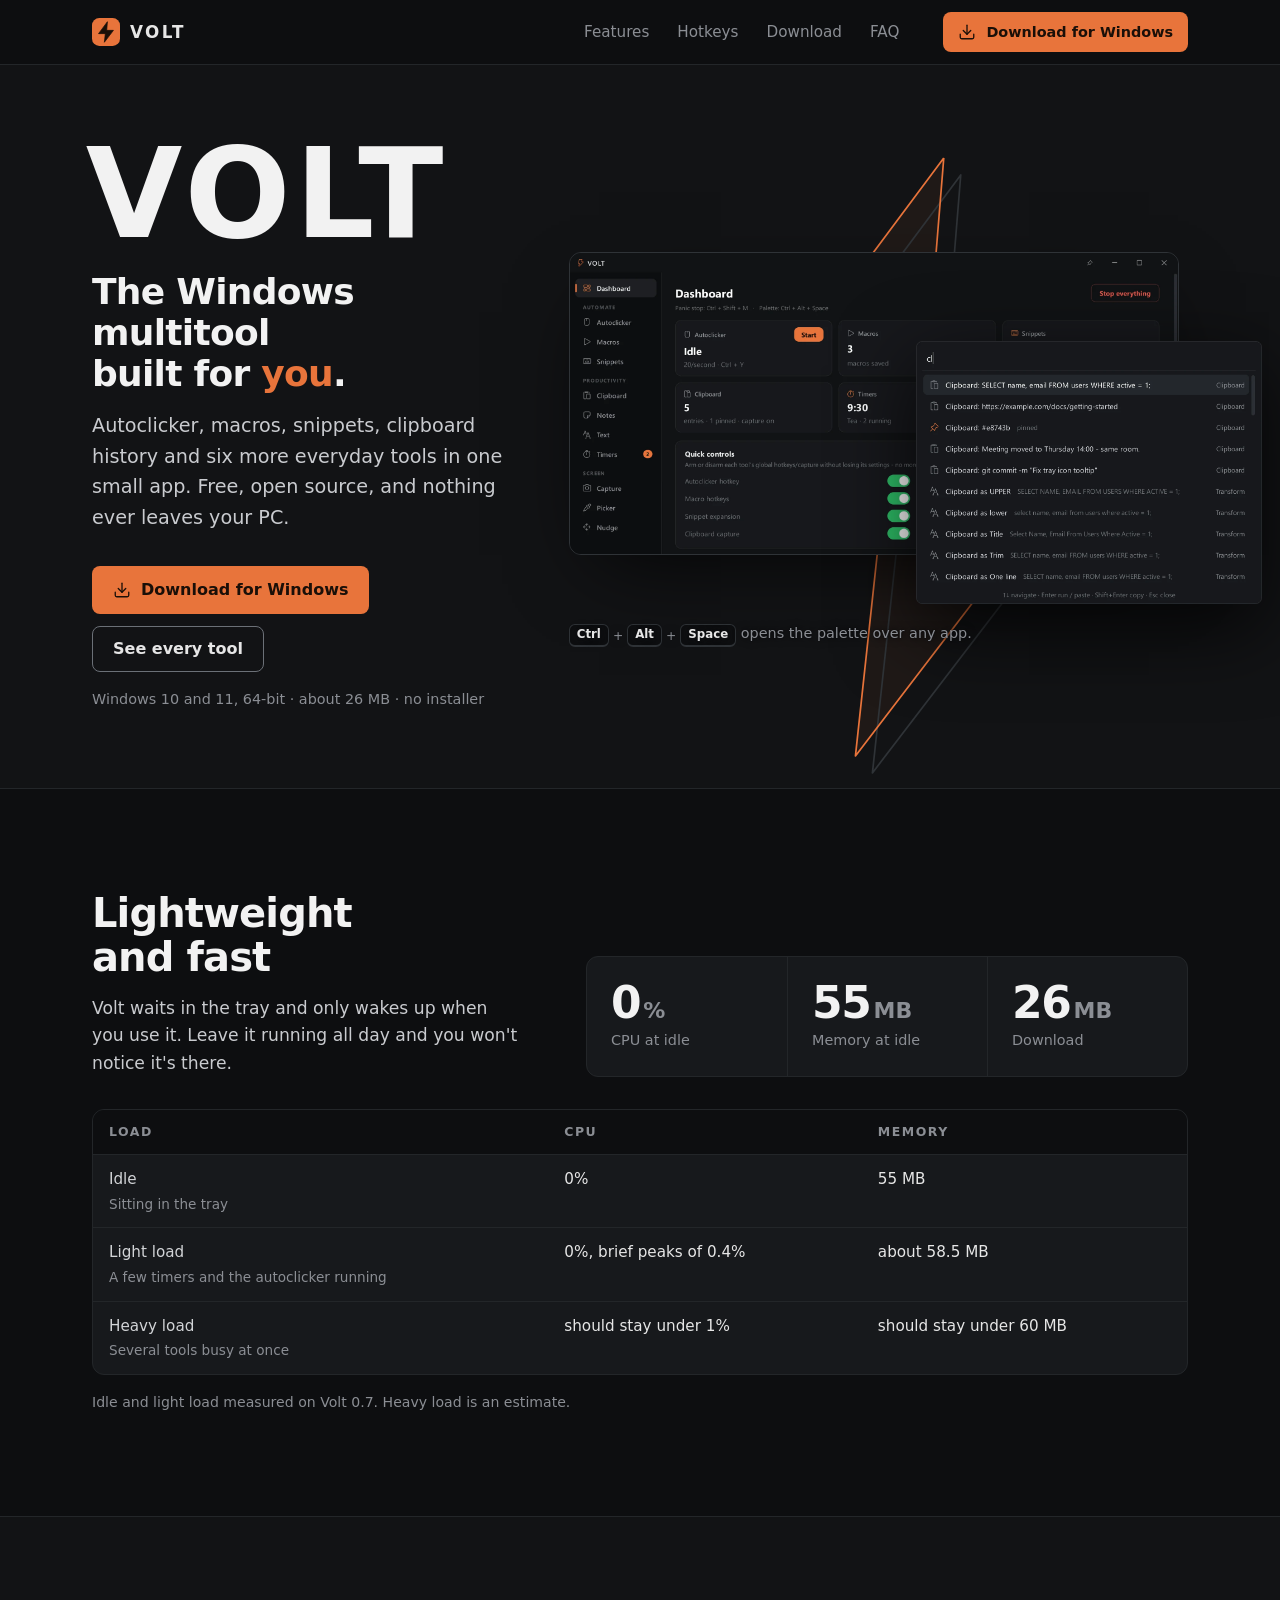
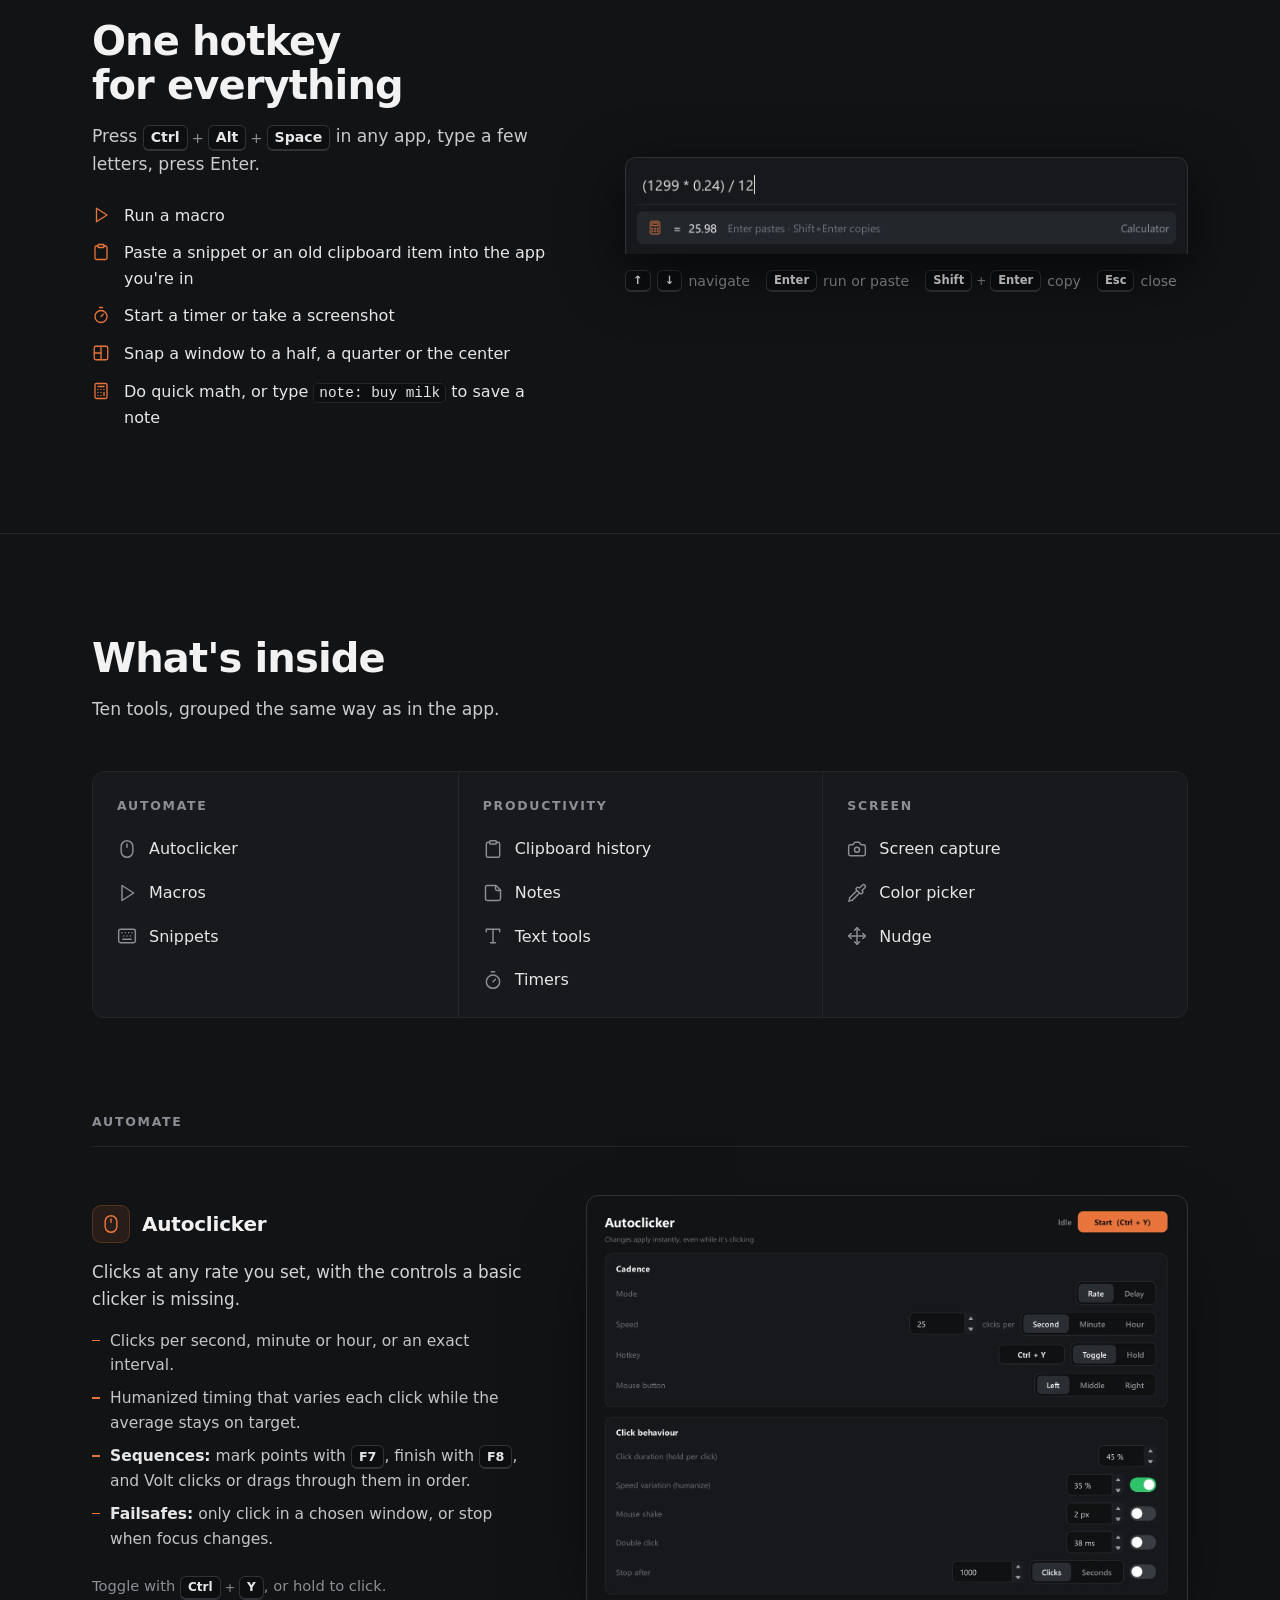
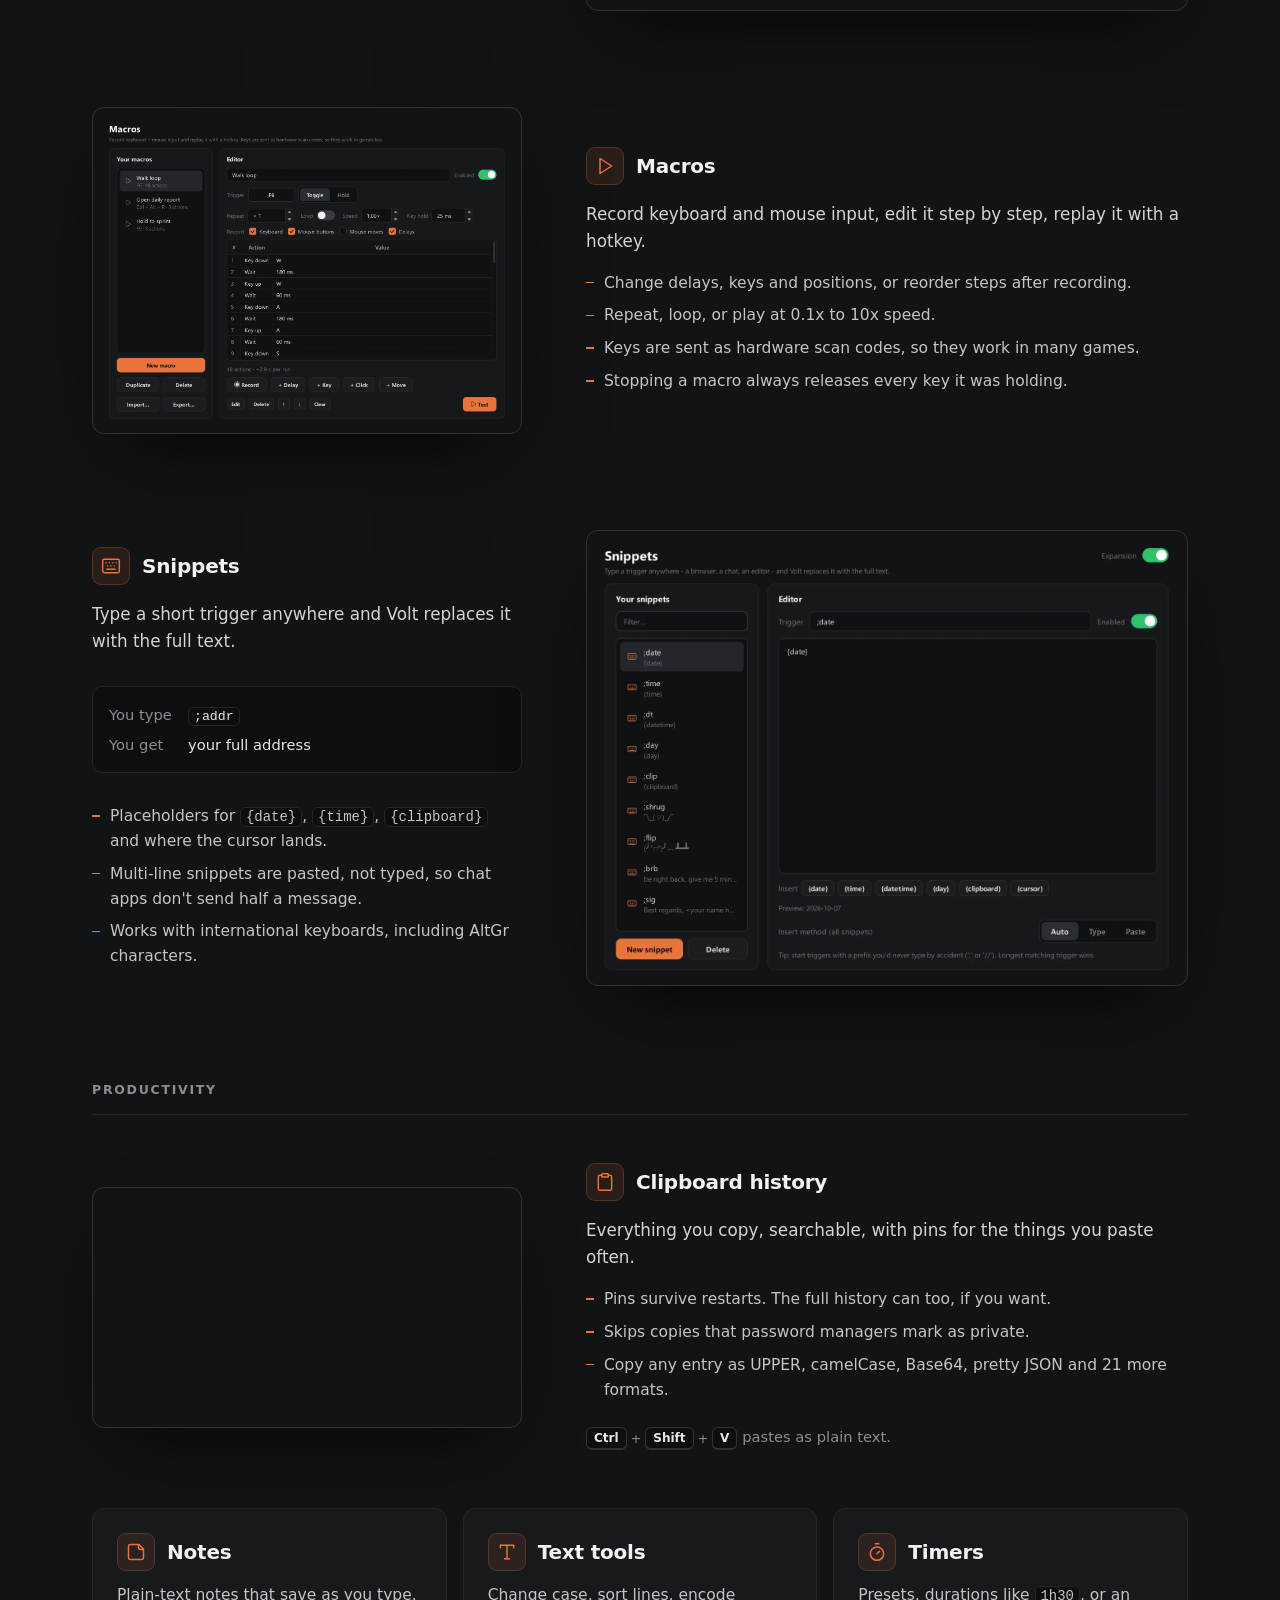
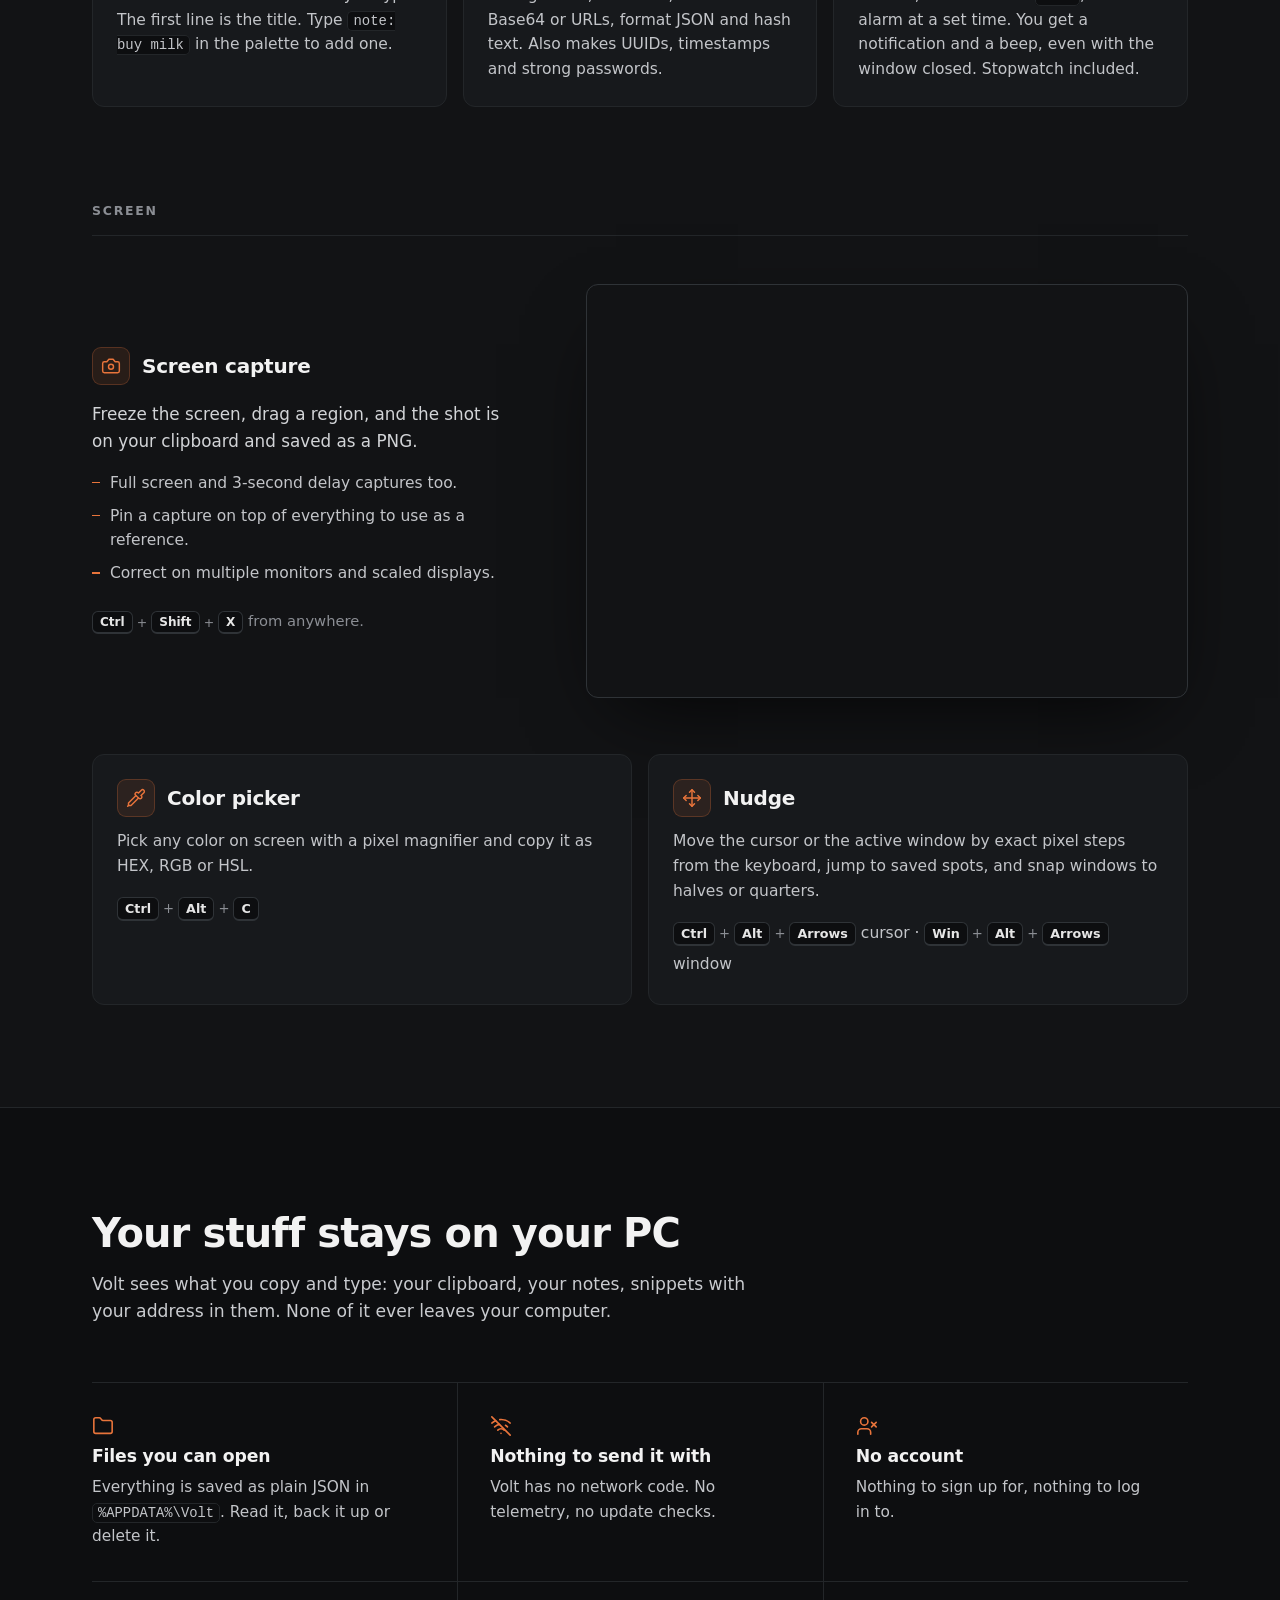
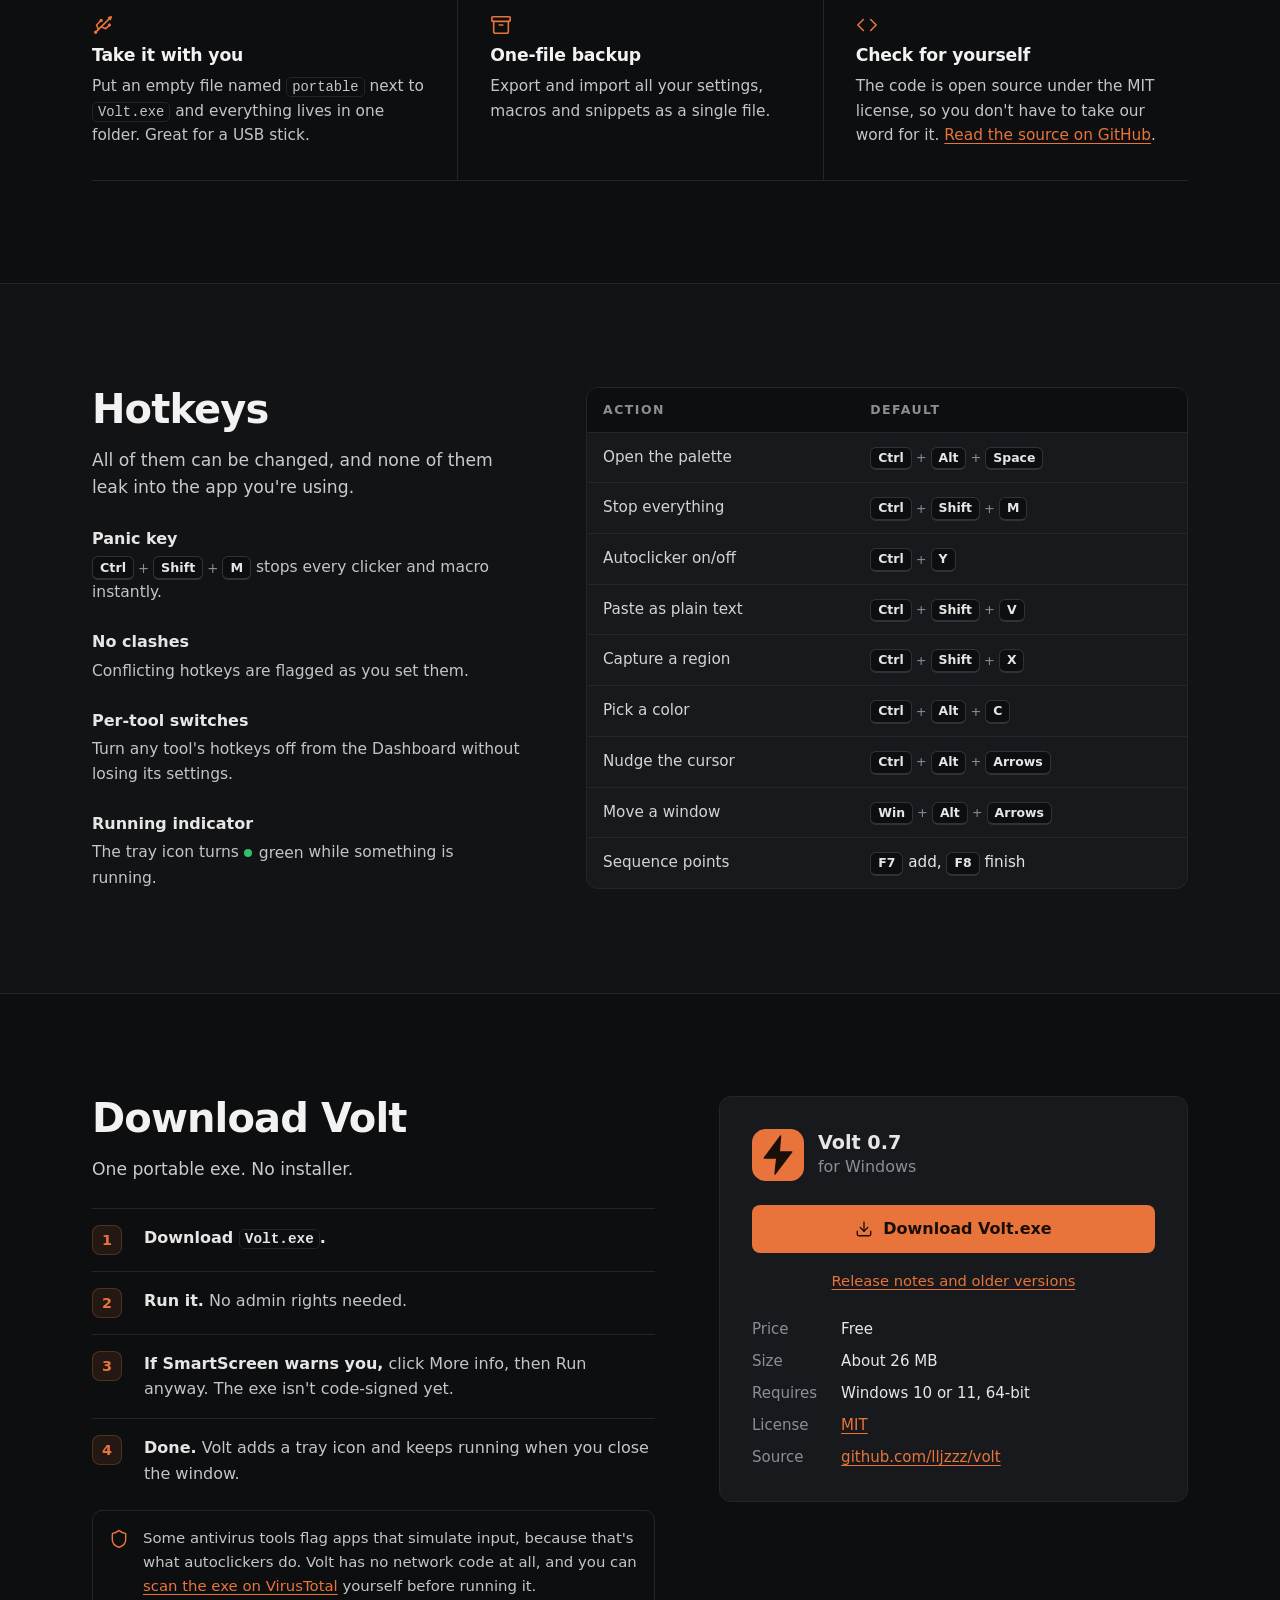
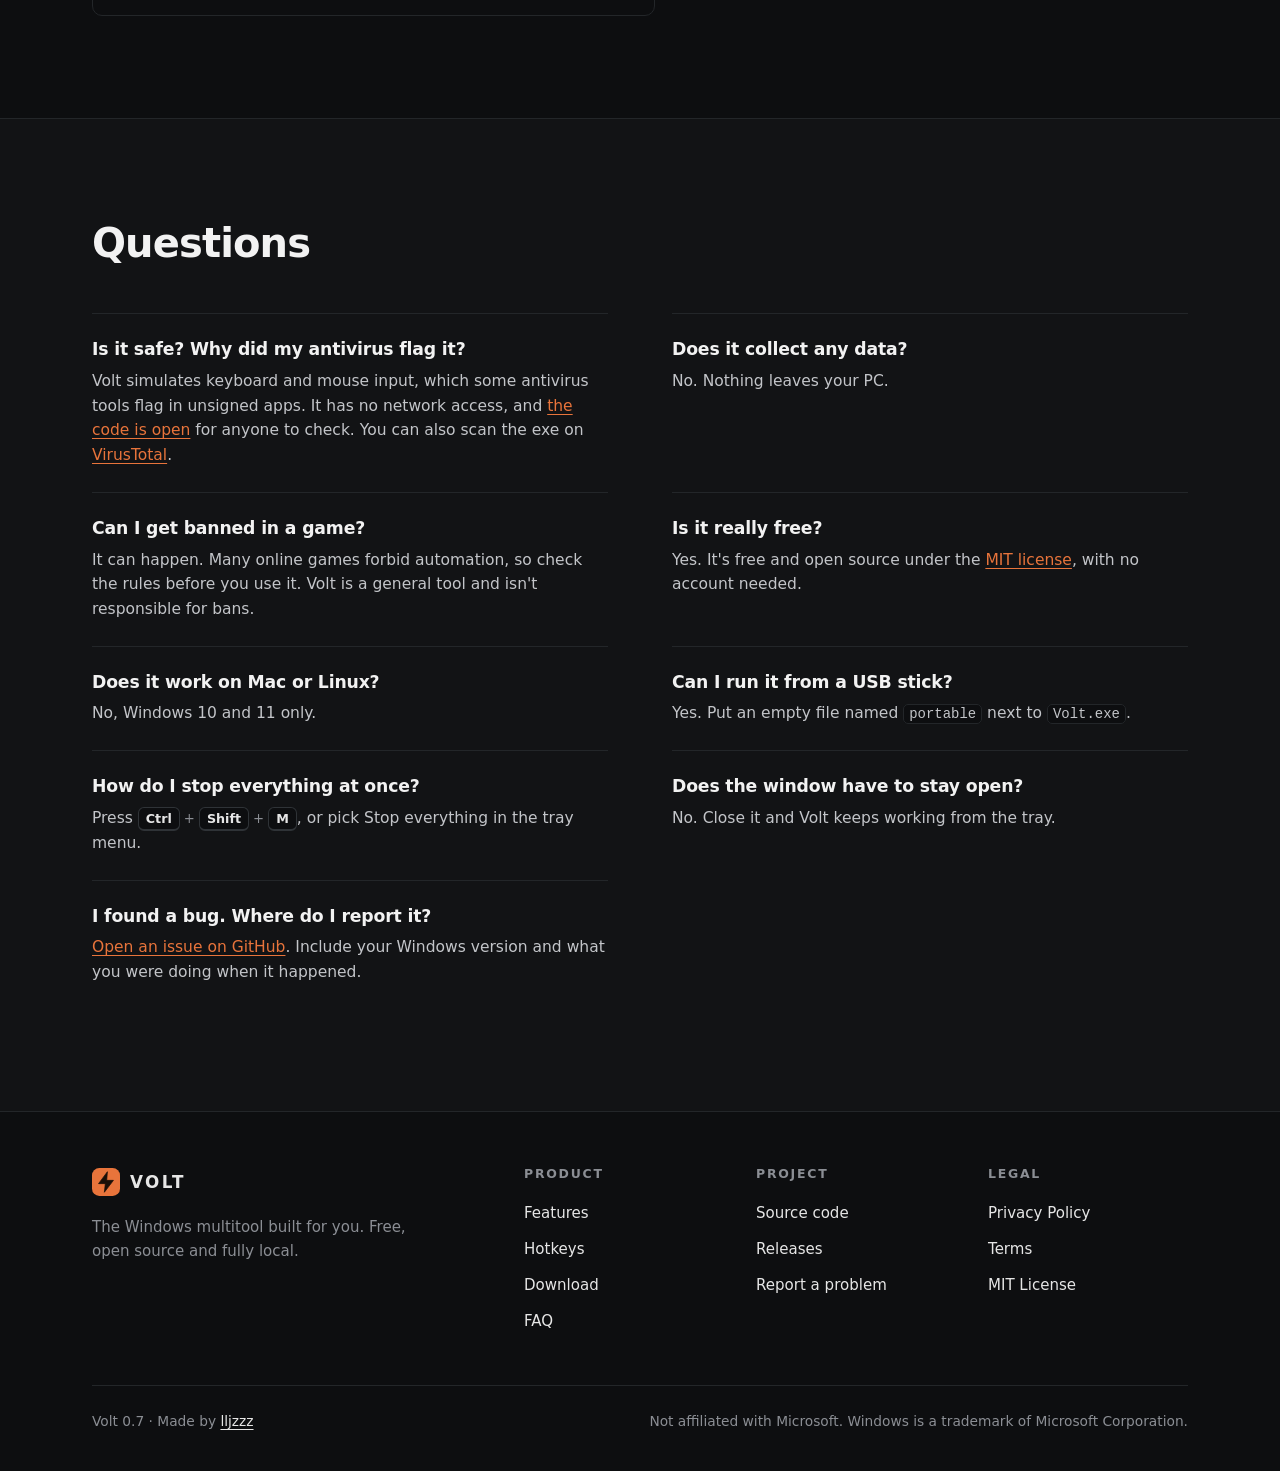
==== index.html @ 16f6106f "Add files via upload" ====
<!doctype html>
<html lang="en">
<head>
<meta charset="utf-8">
<meta name="viewport" content="width=device-width, initial-scale=1, viewport-fit=cover">
<meta http-equiv="Content-Security-Policy" content="default-src 'self'; img-src 'self' data:; style-src 'self'; script-src 'none'; object-src 'none'; base-uri 'self'; form-action 'none'; upgrade-insecure-requests">
<meta name="referrer" content="strict-origin-when-cross-origin">
<title>Volt for Windows</title>
<meta name="description" content="Volt is the Windows multitool built for you: autoclicker, macros, snippets, clipboard history and six more tools in one small, free and open source app that keeps everything on your PC.">
<meta name="theme-color" content="#0d0e10">
<link rel="canonical" href="https://lljzzz.github.io/">
<meta property="og:title" content="Volt, the Windows multitool built for you">
<meta property="og:description" content="Autoclicker, macros, snippets, clipboard history and six more tools in one small app. Free, open source, and nothing leaves your PC.">
<meta property="og:type" content="website">
<meta property="og:url" content="https://lljzzz.github.io/">
<meta property="og:image" content="https://lljzzz.github.io/img/volt-icon-512.png">
<meta property="og:image:alt" content="The Volt logo, a dark lightning bolt on an orange rounded square.">
<link rel="icon" href="favicon.svg" type="image/svg+xml">
<link rel="icon" href="favicon-32.png" type="image/png" sizes="32x32">
<link rel="apple-touch-icon" href="apple-touch-icon.png">
<link rel="stylesheet" href="styles.css">
</head>
<body>

<svg class="sprite" width="0" height="0" aria-hidden="true" focusable="false">
  <symbol id="i-mouse" viewBox="0 0 24 24"><rect x="5" y="2" width="14" height="20" rx="7"/><path d="M12 6v4"/></symbol>
  <symbol id="i-play" viewBox="0 0 24 24"><polygon points="6 3 20 12 6 21 6 3"/></symbol>
  <symbol id="i-keyboard" viewBox="0 0 24 24"><path d="M10 8h.01"/><path d="M12 12h.01"/><path d="M14 8h.01"/><path d="M16 12h.01"/><path d="M18 8h.01"/><path d="M6 8h.01"/><path d="M7 16h10"/><path d="M8 12h.01"/><rect width="20" height="16" x="2" y="4" rx="2"/></symbol>
  <symbol id="i-clipboard" viewBox="0 0 24 24"><rect width="8" height="4" x="8" y="2" rx="1"/><path d="M16 4h2a2 2 0 0 1 2 2v14a2 2 0 0 1-2 2H6a2 2 0 0 1-2-2V6a2 2 0 0 1 2-2h2"/></symbol>
  <symbol id="i-note" viewBox="0 0 24 24"><path d="M15.5 3H5a2 2 0 0 0-2 2v14c0 1.1.9 2 2 2h14a2 2 0 0 0 2-2V8.5L15.5 3Z"/><path d="M15 3v4a2 2 0 0 0 2 2h4"/></symbol>
  <symbol id="i-type" viewBox="0 0 24 24"><polyline points="4 7 4 4 20 4 20 7"/><line x1="9" x2="15" y1="20" y2="20"/><line x1="12" x2="12" y1="4" y2="20"/></symbol>
  <symbol id="i-timer" viewBox="0 0 24 24"><line x1="10" x2="14" y1="2" y2="2"/><line x1="12" x2="15" y1="14" y2="11"/><circle cx="12" cy="14" r="8"/></symbol>
  <symbol id="i-camera" viewBox="0 0 24 24"><path d="M14.5 4h-5L7 7H4a2 2 0 0 0-2 2v9a2 2 0 0 0 2 2h16a2 2 0 0 0 2-2V9a2 2 0 0 0-2-2h-3l-2.5-3z"/><circle cx="12" cy="13" r="3"/></symbol>
  <symbol id="i-pipette" viewBox="0 0 24 24"><path d="m2 22 1-1h3l9-9"/><path d="M3 21v-3l9-9"/><path d="m15 6 3.4-3.4a2.1 2.1 0 1 1 3 3L18 9l.4.4a2.1 2.1 0 1 1-3 3l-3.8-3.8a2.1 2.1 0 1 1 3-3l.4.4Z"/></symbol>
  <symbol id="i-move" viewBox="0 0 24 24"><polyline points="5 9 2 12 5 15"/><polyline points="9 5 12 2 15 5"/><polyline points="15 19 12 22 9 19"/><polyline points="19 9 22 12 19 15"/><line x1="2" x2="22" y1="12" y2="12"/><line x1="12" x2="12" y1="2" y2="22"/></symbol>
  <symbol id="i-download" viewBox="0 0 24 24"><path d="M21 15v4a2 2 0 0 1-2 2H5a2 2 0 0 1-2-2v-4"/><polyline points="7 10 12 15 17 10"/><line x1="12" x2="12" y1="15" y2="3"/></symbol>
  <symbol id="i-wifi-off" viewBox="0 0 24 24"><line x1="2" x2="22" y1="2" y2="22"/><path d="M8.5 16.5a5 5 0 0 1 7 0"/><path d="M2 8.82a15 15 0 0 1 4.17-2.65"/><path d="M10.66 5c4.01-.36 8.14.9 11.34 3.76"/><path d="M16.85 11.25a10 10 0 0 1 2.22 1.68"/><path d="M5 13a10 10 0 0 1 5.24-2.76"/><line x1="12" x2="12.01" y1="20" y2="20"/></symbol>
  <symbol id="i-folder" viewBox="0 0 24 24"><path d="M20 20a2 2 0 0 0 2-2V8a2 2 0 0 0-2-2h-7.9a2 2 0 0 1-1.69-.9L9.6 3.9A2 2 0 0 0 7.93 3H4a2 2 0 0 0-2 2v13a2 2 0 0 0 2 2Z"/></symbol>
  <symbol id="i-usb" viewBox="0 0 24 24"><circle cx="10" cy="7" r="1"/><circle cx="4" cy="20" r="1"/><path d="M4.7 19.3 19 5"/><path d="m21 3-3 1 2 2Z"/><path d="M9.26 7.68 5 12l2 5"/><path d="m10 14 5 2 3.5-3.5"/><path d="m18 12 1-1 1 1-1 1Z"/></symbol>
  <symbol id="i-archive" viewBox="0 0 24 24"><rect width="20" height="5" x="2" y="3" rx="1"/><path d="M4 8v11a2 2 0 0 0 2 2h12a2 2 0 0 0 2-2V8"/><path d="M10 12h4"/></symbol>
  <symbol id="i-code" viewBox="0 0 24 24"><polyline points="16 18 22 12 16 6"/><polyline points="8 6 2 12 8 18"/></symbol>
  <symbol id="i-user-x" viewBox="0 0 24 24"><path d="M16 21v-2a4 4 0 0 0-4-4H6a4 4 0 0 0-4 4v2"/><circle cx="9" cy="7" r="4"/><line x1="17" x2="22" y1="8" y2="13"/><line x1="22" x2="17" y1="8" y2="13"/></symbol>
  <symbol id="i-search" viewBox="0 0 24 24"><circle cx="11" cy="11" r="8"/><path d="m21 21-4.3-4.3"/></symbol>
  <symbol id="i-calc" viewBox="0 0 24 24"><rect width="16" height="20" x="4" y="2" rx="2"/><line x1="8" x2="16" y1="6" y2="6"/><line x1="16" x2="16" y1="14" y2="18"/><path d="M16 10h.01"/><path d="M12 10h.01"/><path d="M8 10h.01"/><path d="M12 14h.01"/><path d="M8 14h.01"/><path d="M12 18h.01"/><path d="M8 18h.01"/></symbol>
  <symbol id="i-layout" viewBox="0 0 24 24"><rect width="18" height="18" x="3" y="3" rx="2"/><path d="M12 3v18"/><path d="M3 12h9"/></symbol>
  <symbol id="i-shield" viewBox="0 0 24 24"><path d="M20 13c0 5-3.5 7.5-7.66 8.95a1 1 0 0 1-.67-.01C7.5 20.5 4 18 4 13V6a1 1 0 0 1 1-1c2 0 4.5-1.2 6.24-2.72a1.17 1.17 0 0 1 1.52 0C14.51 3.81 17 5 19 5a1 1 0 0 1 1 1z"/></symbol>
</svg>

<a class="skip" href="#main">Skip to content</a>

<header class="site-header">
  <div class="wrap">
    <a class="brand" href="#top" aria-label="Volt home"><img src="favicon.svg" alt="" width="28" height="28">VOLT</a>
    <nav class="nav" aria-label="Main">
      <a href="#tools">Features</a>
      <a href="#hotkeys">Hotkeys</a>
      <a href="#download">Download</a>
      <a href="#faq">FAQ</a>
    </nav>
    <a class="btn btn-primary btn-sm" href="#download"><svg class="icon" aria-hidden="true"><use href="#i-download"/></svg>Download for Windows</a>
  </div>
</header>

<main id="main" tabindex="-1">

  <section class="hero" id="top">
    <div class="wrap hero-grid">
      <div class="hero-copy">
        <h1><span class="wordmark">VOLT</span><span class="tagline">The Windows multitool built for <em>you</em>.</span></h1>
        <p class="lede">Autoclicker, macros, snippets, clipboard history and six more everyday tools in one small app. Free, open source, and nothing ever leaves your PC.</p>
        <div class="hero-actions">
          <a class="btn btn-primary" href="#download"><svg class="icon" aria-hidden="true"><use href="#i-download"/></svg>Download for Windows</a>
          <a class="btn btn-ghost" href="#tools">See every tool</a>
        </div>
        <p class="hero-meta">Windows 10 and 11, 64-bit · about 26 MB · no installer</p>
      </div>

      <div class="hero-visual">
        <svg class="bolt-art" viewBox="4.6 2.2 14.8 19.6" aria-hidden="true" focusable="false">
          <path class="bolt-fill" d="M13.2 3.2 5.6 13.4h5.8l-.8 7.4 7.8-10.2h-5.8z"/>
          <path class="bolt-echo" d="M13.2 3.2 5.6 13.4h5.8l-.8 7.4 7.8-10.2h-5.8z" transform="translate(.5 .5)"/>
          <path class="bolt-line" d="M13.2 3.2 5.6 13.4h5.8l-.8 7.4 7.8-10.2h-5.8z" pathLength="1"/>
        </svg>
        <div class="stack">
          <div class="window win-back">
            <img src="img/dashboard.webp" width="2000" height="990" fetchpriority="high"
              alt="The Volt Dashboard: status cards for the autoclicker, macros, snippets, clipboard, timers and notes, above a Quick controls panel with one switch per tool's hotkeys.">
          </div>
          <img class="win-front" src="img/palette.webp" width="1240" height="940"
            alt="The quick palette open with the search text cl, listing recent clipboard items and clipboard transforms like UPPER, lower and Title case.">
        </div>
        <p class="stage-caption"><span class="keys"><kbd>Ctrl</kbd><span class="plus">+</span><kbd>Alt</kbd><span class="plus">+</span><kbd>Space</kbd></span> opens the palette over any app.</p>
      </div>
    </div>
  </section>

  <section class="section band" id="lightweight" aria-labelledby="perf-title">
    <div class="wrap perf">
      <div class="section-head">
        <h2 id="perf-title">Lightweight and fast</h2>
        <p>Volt waits in the tray and only wakes up when you use it. Leave it running all day and you won't notice it's there.</p>
      </div>
      <div class="stats">
          <div class="stat"><span class="num">0<small>%</small></span><span class="label">CPU at idle</span></div>
          <div class="stat"><span class="num">55<small>MB</small></span><span class="label">Memory at idle</span></div>
          <div class="stat"><span class="num">26<small>MB</small></span><span class="label">Download</span></div>
        </div>
      <div class="perf-detail">
        <div class="table-wrap" role="region" aria-labelledby="perf-caption" tabindex="0">
          <table>
            <caption id="perf-caption" class="visually-hidden">Volt 0.7 resource use</caption>
            <thead><tr><th scope="col">Load</th><th scope="col">CPU</th><th scope="col">Memory</th></tr></thead>
            <tbody>
              <tr><th scope="row">Idle<span class="sub">Sitting in the tray</span></th><td>0%</td><td>55 MB</td></tr>
              <tr><th scope="row">Light load<span class="sub">A few timers and the autoclicker running</span></th><td>0%, brief peaks of 0.4%</td><td>about 58.5 MB</td></tr>
              <tr><th scope="row">Heavy load<span class="sub">Several tools busy at once</span></th><td>should stay under 1%</td><td>should stay under 60 MB</td></tr>
            </tbody>
          </table>
        </div>
        <p class="note">Idle and light load measured on Volt 0.7. Heavy load is an estimate.</p>
      </div>
    </div>
  </section>

  <section class="section" id="palette" aria-labelledby="palette-title">
    <div class="wrap palette-grid">
      <div>
        <div class="section-head">
          <h2 id="palette-title">One hotkey for everything</h2>
          <p>Press <span class="keys"><kbd>Ctrl</kbd><span class="plus">+</span><kbd>Alt</kbd><span class="plus">+</span><kbd>Space</kbd></span> in any app, type a few letters, press Enter.</p>
        </div>
        <ul class="uses">
          <li><svg class="icon" aria-hidden="true"><use href="#i-play"/></svg><span>Run a macro</span></li>
          <li><svg class="icon" aria-hidden="true"><use href="#i-clipboard"/></svg><span>Paste a snippet or an old clipboard item into the app you're in</span></li>
          <li><svg class="icon" aria-hidden="true"><use href="#i-timer"/></svg><span>Start a timer or take a screenshot</span></li>
          <li><svg class="icon" aria-hidden="true"><use href="#i-layout"/></svg><span>Snap a window to a half, a quarter or the center</span></li>
          <li><svg class="icon" aria-hidden="true"><use href="#i-calc"/></svg><span>Do quick math, or type <code>note: buy milk</code> to save a note</span></li>
        </ul>
      </div>
      <figure class="palette-figure">
        <img src="img/palette-calculator.webp" width="1240" height="214" loading="lazy"
          alt="The palette with (1299 * 0.24) / 12 typed in and the result 25.98 ready to paste.">
        <ul class="key-hints" aria-label="Palette keys">
          <li><kbd>↑</kbd><kbd>↓</kbd> navigate</li>
          <li><kbd>Enter</kbd> run or paste</li>
          <li><span class="keys"><kbd>Shift</kbd><span class="plus">+</span><kbd>Enter</kbd></span> copy</li>
          <li><kbd>Esc</kbd> close</li>
        </ul>
      </figure>
    </div>
  </section>

  <section class="section section-rule" id="tools" aria-labelledby="tools-title">
    <div class="wrap">
      <div class="section-head">
        <h2 id="tools-title">What's inside</h2>
        <p>Ten tools, grouped the same way as in the app.</p>
      </div>

      <nav class="index" aria-label="Tools in Volt">
      <div class="index-group">
        <p class="group-label" id="ix-automate">Automate</p>
        <ul aria-labelledby="ix-automate">
        <li><a href="#autoclicker"><svg class="icon" aria-hidden="true"><use href="#i-mouse"/></svg>Autoclicker</a></li>
        <li><a href="#macros"><svg class="icon" aria-hidden="true"><use href="#i-play"/></svg>Macros</a></li>
        <li><a href="#snippets"><svg class="icon" aria-hidden="true"><use href="#i-keyboard"/></svg>Snippets</a></li>
        </ul>
      </div>
      <div class="index-group">
        <p class="group-label" id="ix-productivity">Productivity</p>
        <ul aria-labelledby="ix-productivity">
        <li><a href="#clipboard"><svg class="icon" aria-hidden="true"><use href="#i-clipboard"/></svg>Clipboard history</a></li>
        <li><a href="#notes"><svg class="icon" aria-hidden="true"><use href="#i-note"/></svg>Notes</a></li>
        <li><a href="#text-tools"><svg class="icon" aria-hidden="true"><use href="#i-type"/></svg>Text tools</a></li>
        <li><a href="#timers"><svg class="icon" aria-hidden="true"><use href="#i-timer"/></svg>Timers</a></li>
        </ul>
      </div>
      <div class="index-group">
        <p class="group-label" id="ix-screen">Screen</p>
        <ul aria-labelledby="ix-screen">
        <li><a href="#capture"><svg class="icon" aria-hidden="true"><use href="#i-camera"/></svg>Screen capture</a></li>
        <li><a href="#picker"><svg class="icon" aria-hidden="true"><use href="#i-pipette"/></svg>Color picker</a></li>
        <li><a href="#nudge"><svg class="icon" aria-hidden="true"><use href="#i-move"/></svg>Nudge</a></li>
        </ul>
      </div>
      </nav>

      <section class="group" aria-labelledby="g-automate">
        <div class="group-head"><h3 class="group-label" id="g-automate">Automate</h3></div>
        <div class="features">

          <article class="feature" id="autoclicker" aria-labelledby="t-autoclicker">
            <div class="feature-copy">
              <div class="tool-title"><span class="tool-icon"><svg class="icon" aria-hidden="true"><use href="#i-mouse"/></svg></span><h4 id="t-autoclicker">Autoclicker</h4></div>
              <p class="lede">Clicks at any rate you set, with the controls a basic clicker is missing.</p>
              <ul class="facts">
                <li>Clicks per second, minute or hour, or an exact interval.</li>
                <li>Humanized timing that varies each click while the average stays on target.</li>
                <li><strong>Sequences:</strong> mark points with <kbd>F7</kbd>, finish with <kbd>F8</kbd>, and Volt clicks or drags through them in order.</li>
                <li><strong>Failsafes:</strong> only click in a chosen window, or stop when focus changes.</li>
              </ul>
              <p class="hotkey-line">Toggle with <span class="keys"><kbd>Ctrl</kbd><span class="plus">+</span><kbd>Y</kbd></span>, or hold to click.</p>
            </div>
            <figure class="feature-shot">
              <div class="window shot"><img src="img/autoclicker.webp" width="1400" height="947" loading="lazy"
                alt="Volt's Autoclicker page set to 25 clicks per second with Ctrl+Y as the hotkey, speed variation switched on, and options for mouse shake, double click and stop after 1000 clicks."></div>
            </figure>
          </article>

          <article class="feature flip" id="macros" aria-labelledby="t-macros">
            <div class="feature-copy">
              <div class="tool-title"><span class="tool-icon"><svg class="icon" aria-hidden="true"><use href="#i-play"/></svg></span><h4 id="t-macros">Macros</h4></div>
              <p class="lede">Record keyboard and mouse input, edit it step by step, replay it with a hotkey.</p>
              <ul class="facts">
                <li>Change delays, keys and positions, or reorder steps after recording.</li>
                <li>Repeat, loop, or play at 0.1x to 10x speed.</li>
                <li>Keys are sent as hardware scan codes, so they work in many games.</li>
                <li>Stopping a macro always releases every key it was holding.</li>
              </ul>
            </div>
            <figure class="feature-shot">
              <div class="window shot"><img src="img/macros.webp" width="1400" height="1045" loading="lazy"
                alt="Volt's Macros page with three saved macros and the editor open on one called Walk loop, triggered by F6, showing steps like Key down W, Wait 180 ms, Key up W."></div>
            </figure>
          </article>

          <article class="feature" id="snippets" aria-labelledby="t-snippets">
            <div class="feature-copy">
              <div class="tool-title"><span class="tool-icon"><svg class="icon" aria-hidden="true"><use href="#i-keyboard"/></svg></span><h4 id="t-snippets">Snippets</h4></div>
              <p class="lede">Type a short trigger anywhere and Volt replaces it with the full text.</p>
              <dl class="example">
                <dt>You type</dt><dd><code>;addr</code></dd>
                <dt>You get</dt><dd>your full address</dd>
              </dl>
              <ul class="facts">
                <li>Placeholders for <code>{date}</code>, <code>{time}</code>, <code>{clipboard}</code> and where the cursor lands.</li>
                <li>Multi-line snippets are pasted, not typed, so chat apps don't send half a message.</li>
                <li>Works with international keyboards, including AltGr characters.</li>
              </ul>
            </div>
            <figure class="feature-shot">
              <div class="window shot"><img src="img/snippets.webp" width="1400" height="1045" loading="lazy"
                alt="Volt's Snippets page listing triggers such as ;date, ;time, ;clip, ;shrug and ;sig, with the editor showing ;date expanding to today's date."></div>
            </figure>
          </article>
        </div>
      </section>

      <section class="group" aria-labelledby="g-productivity">
        <div class="group-head"><h3 class="group-label" id="g-productivity">Productivity</h3></div>
        <div class="features">
          <article class="feature flip" id="clipboard" aria-labelledby="t-clipboard">
            <div class="feature-copy">
              <div class="tool-title"><span class="tool-icon"><svg class="icon" aria-hidden="true"><use href="#i-clipboard"/></svg></span><h4 id="t-clipboard">Clipboard history</h4></div>
              <p class="lede">Everything you copy, searchable, with pins for the things you paste often.</p>
              <ul class="facts">
                <li>Pins survive restarts. The full history can too, if you want.</li>
                <li>Skips copies that password managers mark as private.</li>
                <li>Copy any entry as UPPER, camelCase, Base64, pretty JSON and 21 more formats.</li>
              </ul>
              <p class="hotkey-line"><span class="keys"><kbd>Ctrl</kbd><span class="plus">+</span><kbd>Shift</kbd><span class="plus">+</span><kbd>V</kbd></span> pastes as plain text.</p>
            </div>
            <figure class="feature-shot">
              <div class="window shot"><img src="img/clipboard.webp" width="1400" height="745" loading="lazy"
                alt="Volt's Clipboard page with a searchable history, a pinned color code, a full-text preview and Copy as buttons for UPPER, lower, Title, Trim and One line."></div>
            </figure>
          </article>
        </div>

        <div class="cards three">
          <article class="card" id="notes" aria-labelledby="t-notes">
            <div class="tool-title"><span class="tool-icon"><svg class="icon" aria-hidden="true"><use href="#i-note"/></svg></span><h4 id="t-notes">Notes</h4></div>
            <p>Plain-text notes that save as you type. The first line is the title. Type <code>note: buy milk</code> in the palette to add one.</p>
          </article>
          <article class="card" id="text-tools" aria-labelledby="t-text">
            <div class="tool-title"><span class="tool-icon"><svg class="icon" aria-hidden="true"><use href="#i-type"/></svg></span><h4 id="t-text">Text tools</h4></div>
            <p>Change case, sort lines, encode Base64 or URLs, format JSON and hash text. Also makes UUIDs, timestamps and strong passwords.</p>
          </article>
          <article class="card" id="timers" aria-labelledby="t-timers">
            <div class="tool-title"><span class="tool-icon"><svg class="icon" aria-hidden="true"><use href="#i-timer"/></svg></span><h4 id="t-timers">Timers</h4></div>
            <p>Presets, durations like <code>1h30</code>, or an alarm at a set time. You get a notification and a beep, even with the window closed. Stopwatch included.</p>
          </article>
        </div>
      </section>

      <section class="group" aria-labelledby="g-screen">
        <div class="group-head"><h3 class="group-label" id="g-screen">Screen</h3></div>
        <div class="features">
          <article class="feature" id="capture" aria-labelledby="t-capture">
            <div class="feature-copy">
              <div class="tool-title"><span class="tool-icon"><svg class="icon" aria-hidden="true"><use href="#i-camera"/></svg></span><h4 id="t-capture">Screen capture</h4></div>
              <p class="lede">Freeze the screen, drag a region, and the shot is on your clipboard and saved as a PNG.</p>
              <ul class="facts">
                <li>Full screen and 3-second delay captures too.</li>
                <li>Pin a capture on top of everything to use as a reference.</li>
                <li>Correct on multiple monitors and scaled displays.</li>
              </ul>
              <p class="hotkey-line"><span class="keys"><kbd>Ctrl</kbd><span class="plus">+</span><kbd>Shift</kbd><span class="plus">+</span><kbd>X</kbd></span> from anywhere.</p>
            </div>
            <figure class="feature-shot">
              <div class="window shot"><img src="img/capture.webp" width="1400" height="943" loading="lazy"
                alt="Volt's Screen capture page with buttons for region, full screen, delayed and pinned captures, the Ctrl+Shift+X hotkey, save settings and recent capture thumbnails."></div>
            </figure>
          </article>
        </div>

        <div class="cards two">
          <article class="card" id="picker" aria-labelledby="t-picker">
            <div class="tool-title"><span class="tool-icon"><svg class="icon" aria-hidden="true"><use href="#i-pipette"/></svg></span><h4 id="t-picker">Color picker</h4></div>
            <p>Pick any color on screen with a pixel magnifier and copy it as HEX, RGB or HSL.</p>
            <p class="hotkey-line"><span class="keys"><kbd>Ctrl</kbd><span class="plus">+</span><kbd>Alt</kbd><span class="plus">+</span><kbd>C</kbd></span></p>
          </article>
          <article class="card" id="nudge" aria-labelledby="t-nudge">
            <div class="tool-title"><span class="tool-icon"><svg class="icon" aria-hidden="true"><use href="#i-move"/></svg></span><h4 id="t-nudge">Nudge</h4></div>
            <p>Move the cursor or the active window by exact pixel steps from the keyboard, jump to saved spots, and snap windows to halves or quarters.</p>
            <p class="hotkey-line"><span class="keys"><kbd>Ctrl</kbd><span class="plus">+</span><kbd>Alt</kbd><span class="plus">+</span><kbd>Arrows</kbd></span> cursor · <span class="keys"><kbd>Win</kbd><span class="plus">+</span><kbd>Alt</kbd><span class="plus">+</span><kbd>Arrows</kbd></span> window</p>
          </article>
        </div>
      </section>
    </div>
  </section>

  <section class="section band" id="local" aria-labelledby="local-title">
    <div class="wrap">
      <div class="section-head">
        <h2 id="local-title">Your stuff stays on your PC</h2>
        <p>Volt sees what you copy and type: your clipboard, your notes, snippets with your address in them. None of it ever leaves your computer.</p>
      </div>
      <div class="points">
        <div class="point"><svg class="icon" aria-hidden="true"><use href="#i-folder"/></svg><h3>Files you can open</h3><p>Everything is saved as plain JSON in <code>%APPDATA%\Volt</code>. Read it, back it up or delete it.</p></div>
        <div class="point"><svg class="icon" aria-hidden="true"><use href="#i-wifi-off"/></svg><h3>Nothing to send it with</h3><p>Volt has no network code. No telemetry, no update checks.</p></div>
        <div class="point"><svg class="icon" aria-hidden="true"><use href="#i-user-x"/></svg><h3>No account</h3><p>Nothing to sign up for, nothing to log in to.</p></div>
        <div class="point"><svg class="icon" aria-hidden="true"><use href="#i-usb"/></svg><h3>Take it with you</h3><p>Put an empty file named <code>portable</code> next to <code>Volt.exe</code> and everything lives in one folder. Great for a USB stick.</p></div>
        <div class="point"><svg class="icon" aria-hidden="true"><use href="#i-archive"/></svg><h3>One-file backup</h3><p>Export and import all your settings, macros and snippets as a single file.</p></div>
        <div class="point"><svg class="icon" aria-hidden="true"><use href="#i-code"/></svg><h3>Check for yourself</h3><p>The code is open source under the MIT license, so you don't have to take our word for it. <a href="https://github.com/lljzzz/volt">Read the source on GitHub</a>.</p></div>
      </div>
    </div>
  </section>

  <section class="section" id="hotkeys" aria-labelledby="hotkeys-title">
    <div class="wrap control">
      <div>
        <div class="section-head">
          <h2 id="hotkeys-title">Hotkeys</h2>
          <p>All of them can be changed, and none of them leak into the app you're using.</p>
        </div>
        <ul class="control-list">
          <li><strong>Panic key</strong><p><span class="keys"><kbd>Ctrl</kbd><span class="plus">+</span><kbd>Shift</kbd><span class="plus">+</span><kbd>M</kbd></span> stops every clicker and macro instantly.</p></li>
          <li><strong>No clashes</strong><p>Conflicting hotkeys are flagged as you set them.</p></li>
          <li><strong>Per-tool switches</strong><p>Turn any tool's hotkeys off from the Dashboard without losing its settings.</p></li>
          <li><strong>Running indicator</strong><p>The tray icon turns <span class="running">green</span> while something is running.</p></li>
        </ul>
      </div>
      <div class="table-wrap flush" role="region" aria-labelledby="hotkeys-caption" tabindex="0">
        <table class="hotkeys">
          <caption id="hotkeys-caption" class="visually-hidden">Default hotkeys in Volt</caption>
          <thead><tr><th scope="col">Action</th><th scope="col">Default</th></tr></thead>
          <tbody>
            <tr><th scope="row">Open the palette</th><td><span class="keys"><kbd>Ctrl</kbd><span class="plus">+</span><kbd>Alt</kbd><span class="plus">+</span><kbd>Space</kbd></span></td></tr>
            <tr><th scope="row">Stop everything</th><td><span class="keys"><kbd>Ctrl</kbd><span class="plus">+</span><kbd>Shift</kbd><span class="plus">+</span><kbd>M</kbd></span></td></tr>
            <tr><th scope="row">Autoclicker on/off</th><td><span class="keys"><kbd>Ctrl</kbd><span class="plus">+</span><kbd>Y</kbd></span></td></tr>
            <tr><th scope="row">Paste as plain text</th><td><span class="keys"><kbd>Ctrl</kbd><span class="plus">+</span><kbd>Shift</kbd><span class="plus">+</span><kbd>V</kbd></span></td></tr>
            <tr><th scope="row">Capture a region</th><td><span class="keys"><kbd>Ctrl</kbd><span class="plus">+</span><kbd>Shift</kbd><span class="plus">+</span><kbd>X</kbd></span></td></tr>
            <tr><th scope="row">Pick a color</th><td><span class="keys"><kbd>Ctrl</kbd><span class="plus">+</span><kbd>Alt</kbd><span class="plus">+</span><kbd>C</kbd></span></td></tr>
            <tr><th scope="row">Nudge the cursor</th><td><span class="keys"><kbd>Ctrl</kbd><span class="plus">+</span><kbd>Alt</kbd><span class="plus">+</span><kbd>Arrows</kbd></span></td></tr>
            <tr><th scope="row">Move a window</th><td><span class="keys"><kbd>Win</kbd><span class="plus">+</span><kbd>Alt</kbd><span class="plus">+</span><kbd>Arrows</kbd></span></td></tr>
            <tr><th scope="row">Sequence points</th><td><kbd>F7</kbd> add, <kbd>F8</kbd> finish</td></tr>
          </tbody>
        </table>
      </div>
    </div>
  </section>

  <section class="section band" id="download" aria-labelledby="download-title">
    <div class="wrap download">
      <div>
        <div class="section-head">
          <h2 id="download-title">Download Volt</h2>
          <p>One portable exe. No installer.</p>
        </div>
        <ol class="steps">
          <li><div><p><strong>Download <code>Volt.exe</code>.</strong></p></div></li>
          <li><div><p><strong>Run it.</strong> No admin rights needed.</p></div></li>
          <li><div><p><strong>If SmartScreen warns you,</strong> click More info, then Run anyway. The exe isn't code-signed yet.</p></div></li>
          <li><div><p><strong>Done.</strong> Volt adds a tray icon and keeps running when you close the window.</p></div></li>
        </ol>
        <div class="callout">
          <svg class="icon" aria-hidden="true"><use href="#i-shield"/></svg>
          <p>Some antivirus tools flag apps that simulate input, because that's what autoclickers do. Volt has no network code at all, and you can <a href="https://www.virustotal.com/">scan the exe on VirusTotal</a> yourself before running it.</p>
        </div>
      </div>

      <aside class="dl-card" aria-label="Download details">
        <div class="app">
          <img src="favicon.svg" alt="" width="52" height="52">
          <div><strong>Volt 0.7</strong><span class="muted">for Windows</span></div>
        </div>
        <a class="btn btn-primary" href="https://github.com/lljzzz/volt/releases/latest/download/Volt.exe"><svg class="icon" aria-hidden="true"><use href="#i-download"/></svg>Download Volt.exe</a>
        <p class="dl-more"><a href="https://github.com/lljzzz/volt/releases">Release notes and older versions</a></p>
        <dl class="specs">
          <dt>Price</dt><dd>Free</dd>
          <dt>Size</dt><dd>About 26 MB</dd>
          <dt>Requires</dt><dd>Windows 10 or 11, 64-bit</dd>
          <dt>License</dt><dd><a href="https://github.com/lljzzz/volt/blob/main/LICENSE">MIT</a></dd>
          <dt>Source</dt><dd><a href="https://github.com/lljzzz/volt">github.com/lljzzz/volt</a></dd>
        </dl>
      </aside>
    </div>
  </section>

  <section class="section" id="faq" aria-labelledby="faq-title">
    <div class="wrap">
      <div class="section-head"><h2 id="faq-title">Questions</h2></div>
      <div class="faq">
        <div class="faq-item">
          <h3>Is it safe? Why did my antivirus flag it?</h3>
          <p>Volt simulates keyboard and mouse input, which some antivirus tools flag in unsigned apps. It has no network access, and <a href="https://github.com/lljzzz/volt">the code is open</a> for anyone to check. You can also scan the exe on <a href="https://www.virustotal.com/">VirusTotal</a>.</p>
        </div>
        <div class="faq-item">
          <h3>Does it collect any data?</h3>
          <p>No. Nothing leaves your PC.</p>
        </div>
        <div class="faq-item">
          <h3>Can I get banned in a game?</h3>
          <p>It can happen. Many online games forbid automation, so check the rules before you use it. Volt is a general tool and isn't responsible for bans.</p>
        </div>
        <div class="faq-item">
          <h3>Is it really free?</h3>
          <p>Yes. It's free and open source under the <a href="https://github.com/lljzzz/volt/blob/main/LICENSE">MIT license</a>, with no account needed.</p>
        </div>
        <div class="faq-item">
          <h3>Does it work on Mac or Linux?</h3>
          <p>No, Windows 10 and 11 only.</p>
        </div>
        <div class="faq-item">
          <h3>Can I run it from a USB stick?</h3>
          <p>Yes. Put an empty file named <code>portable</code> next to <code>Volt.exe</code>.</p>
        </div>
        <div class="faq-item">
          <h3>How do I stop everything at once?</h3>
          <p>Press <span class="keys"><kbd>Ctrl</kbd><span class="plus">+</span><kbd>Shift</kbd><span class="plus">+</span><kbd>M</kbd></span>, or pick Stop everything in the tray menu.</p>
        </div>
        <div class="faq-item">
          <h3>Does the window have to stay open?</h3>
          <p>No. Close it and Volt keeps working from the tray.</p>
        </div>
        <div class="faq-item">
          <h3>I found a bug. Where do I report it?</h3>
          <p><a href="https://github.com/lljzzz/volt/issues">Open an issue on GitHub</a>. Include your Windows version and what you were doing when it happened.</p>
        </div>
      </div>
    </div>
  </section>
</main>

<footer class="site-footer">
  <div class="wrap">
    <div class="footer-grid">
      <div>
        <a class="brand" href="#top" aria-label="Volt home"><img src="favicon.svg" alt="" width="28" height="28">VOLT</a>
        <p>The Windows multitool built for you. Free, open source and fully local.</p>
      </div>
      <nav aria-labelledby="f-product">
        <h2 id="f-product">Product</h2>
        <ul>
          <li><a href="#tools">Features</a></li>
          <li><a href="#hotkeys">Hotkeys</a></li>
          <li><a href="#download">Download</a></li>
          <li><a href="#faq">FAQ</a></li>
        </ul>
      </nav>
      <nav aria-labelledby="f-project">
        <h2 id="f-project">Project</h2>
        <ul>
          <li><a href="https://github.com/lljzzz/volt">Source code</a></li>
          <li><a href="https://github.com/lljzzz/volt/releases">Releases</a></li>
          <li><a href="https://github.com/lljzzz/volt/issues">Report a problem</a></li>
        </ul>
      </nav>
      <nav aria-labelledby="f-legal">
        <h2 id="f-legal">Legal</h2>
        <ul>
          <li><a href="privacy.html">Privacy Policy</a></li>
          <li><a href="terms.html">Terms</a></li>
          <li><a href="https://github.com/lljzzz/volt/blob/main/LICENSE">MIT License</a></li>
        </ul>
      </nav>
    </div>
    <div class="footer-bottom">
      <span>Volt 0.7 · Made by <a href="https://github.com/lljzzz">lljzzz</a></span>
      <span>Not affiliated with Microsoft. Windows is a trademark of Microsoft Corporation.</span>
    </div>
  </div>
</footer>

</body>
</html>
---- styles.css ----
:root {
  color-scheme: dark;
  --bg: #121315;
  --bg-deep: #0d0e10;
  --surface: #17191c;
  --surface-2: #1c1f23;
  --line: #232629;
  --line-strong: #2f3337;
  --control-line: #6b7077;
  --text: #e6e6e6;
  --muted: #8b8e94;
  --accent: #e8743b;
  --accent-hover: #f0864f;
  --accent-ink: #1a0f08;
  --accent-soft: rgba(232, 116, 59, 0.1);
  --ok: #2ec16a;

  --font-ui: "Segoe UI Variable Text", "Segoe UI", system-ui, -apple-system, "Helvetica Neue", Arial, sans-serif;
  --font-display: "Segoe UI Variable Display", "Segoe UI", system-ui, -apple-system, "Helvetica Neue", Arial, sans-serif;
  --font-mono: "Cascadia Mono", "Cascadia Code", Consolas, ui-monospace, "SF Mono", Menlo, monospace;

  --radius-card: 12px;
  --radius-btn: 8px;
  --gutter: clamp(16px, 4vw, 32px);
  --s1: 8px; --s2: 16px; --s3: 24px; --s4: 32px; --s6: 48px; --s8: 64px; --s12: 96px;
  --max: 1160px;
  --header-h: 88px;
}

*, *::before, *::after { box-sizing: border-box; }
html { -webkit-text-size-adjust: 100%; scroll-behavior: smooth; scroll-padding-top: var(--header-h); }
@media (prefers-reduced-motion: reduce) { html { scroll-behavior: auto; } }
body {
  margin: 0;
  background: var(--bg);
  color: var(--text);
  font: 400 16px/1.6 var(--font-ui);
  -webkit-font-smoothing: antialiased;
  text-rendering: optimizeLegibility;
}
img { max-width: 100%; height: auto; display: block; }
a { color: var(--accent); text-underline-offset: 3px; text-decoration-thickness: 1px; }
a:hover { color: var(--accent-hover); }
:focus-visible { outline: 2px solid var(--accent); outline-offset: 3px; border-radius: 4px; }
main:focus { outline: none; }
::selection { background: rgba(232, 116, 59, 0.35); color: #fff; }

h1, h2, h3, h4 { font-family: var(--font-display); font-weight: 700; margin: 0; text-wrap: balance; color: #f2f2f2; }
h1 { font-size: clamp(2.25rem, 1.1rem + 4.2vw, 3.9rem); line-height: 1.04; letter-spacing: -0.03em; }
h2 { font-size: clamp(1.75rem, 1.2rem + 2vw, 2.5rem); line-height: 1.1; letter-spacing: -0.022em; }
h3, h4 { font-size: 1.25rem; line-height: 1.3; letter-spacing: -0.01em; }
p { margin: 0; }
code, .mono { font-family: var(--font-mono); font-size: 0.9em; }
code { background: var(--bg-deep); border: 1px solid var(--line); border-radius: 5px; padding: 1px 5px; overflow-wrap: anywhere; }

.wrap { max-width: var(--max); margin-inline: auto; padding-inline: var(--gutter); }
.muted { color: var(--muted); }
.visually-hidden {
  position: absolute !important; width: 1px; height: 1px; margin: -1px; padding: 0; border: 0;
  overflow: hidden; clip: rect(0 0 0 0); clip-path: inset(50%); white-space: nowrap;
}

.skip {
  position: absolute; left: 12px; top: -64px; z-index: 100;
  background: var(--accent); color: var(--accent-ink); font-weight: 700;
  padding: 10px 14px; border-radius: var(--radius-btn); text-decoration: none;
}
.skip:focus { top: 12px; color: var(--accent-ink); }

kbd {
  display: inline-block;
  font: 700 0.82em/1.5 var(--font-ui);
  color: var(--text);
  background: var(--bg-deep);
  border: 1px solid var(--line-strong);
  border-bottom-width: 2px;
  border-radius: 6px;
  padding: 1px 7px;
  min-width: 1.9em;
  text-align: center;
  white-space: nowrap;
}
.keys { display: inline-flex; align-items: center; gap: 4px; flex-wrap: nowrap; vertical-align: baseline; white-space: nowrap; }
.keys .plus { color: var(--muted); font-size: 0.85em; }

.btn {
  display: inline-flex; align-items: center; justify-content: center; gap: 10px;
  font: 700 1rem/1 var(--font-ui);
  padding: 14px 20px;
  min-height: 44px;
  border-radius: var(--radius-btn);
  text-decoration: none;
  border: 1px solid transparent;
  transition: background-color .15s ease, border-color .15s ease;
}
.btn svg { width: 18px; height: 18px; flex: none; }
.btn-primary { background: var(--accent); color: var(--accent-ink); }
.btn-primary:hover { background: var(--accent-hover); color: var(--accent-ink); }
.btn-ghost { color: var(--text); border-color: var(--control-line); background: transparent; }
.btn-ghost:hover { color: #fff; border-color: #8b9097; background: var(--surface); }
.btn-sm { padding: 9px 14px; min-height: 40px; font-size: 0.9rem; }
@media (prefers-reduced-motion: reduce) { .btn { transition: none; } }

.icon { width: 20px; height: 20px; fill: none; stroke: currentColor; stroke-width: 1.75; stroke-linecap: round; stroke-linejoin: round; flex: none; }

.site-header {
  position: sticky; top: env(safe-area-inset-top, 0px); z-index: 50;
  background: var(--bg-deep);
  border-bottom: 1px solid var(--line);
}
.site-header .wrap { display: flex; align-items: center; gap: 24px; min-height: 64px; }
.brand { display: inline-flex; align-items: center; gap: 10px; color: var(--text); text-decoration: none; font: 700 1.05rem/1 var(--font-display); letter-spacing: 0.14em; }
.brand:hover { color: #fff; }
.brand img { width: 28px; height: 28px; }
.nav { display: flex; gap: 4px; margin-left: auto; }
.nav a { color: var(--muted); text-decoration: none; font-size: 0.95rem; padding: 8px 12px; border-radius: 6px; white-space: nowrap; }
.nav a:hover { color: var(--text); background: var(--surface); }
.site-header .btn { margin-left: 8px; }
@media (max-width: 760px) {
  :root { --header-h: 128px; }
  .site-header .wrap { flex-wrap: wrap; gap: 0 16px; }
  .site-header .btn { margin-left: auto; }
  .nav {
    order: 3; width: 100%; margin: 0 0 8px; gap: 0;
    overflow-x: auto; scrollbar-width: none;
  }
  .nav::-webkit-scrollbar { display: none; }
  .nav a:first-child { padding-left: 0; }
}
@media (max-width: 400px) {
  .site-header .btn-sm .icon { display: none; }
}

.hero { padding-block: clamp(48px, 6vw, 80px) clamp(48px, 6vw, 80px); }
.hero-copy { max-width: 820px; }
.hero .lede { margin-top: var(--s2); font-size: clamp(1.05rem, 1rem + 0.35vw, 1.2rem); color: #c9cbcf; max-width: 64ch; }
.hero-actions { margin-top: 32px; display: flex; flex-wrap: wrap; gap: 12px; align-items: center; }
.hero-meta { margin-top: var(--s2); font-size: 0.9rem; color: var(--muted); }

.hero { overflow-x: clip; }
.hero-grid { display: grid; grid-template-columns: minmax(0, 9fr) minmax(0, 13fr); gap: var(--s6); align-items: center; }
.hero-visual { position: relative; padding-block: var(--s6) 0; }
.bolt-art {
  position: absolute; z-index: 0; pointer-events: none;
  height: 150%; width: auto; top: -18%; left: 54%; transform: translateX(-50%);
  overflow: visible;
}
.bolt-fill { fill: var(--accent); opacity: 0.06; }
.bolt-echo { fill: none; stroke: var(--line-strong); stroke-width: 0.05; stroke-linejoin: round; }
.bolt-line { fill: none; stroke: var(--accent); stroke-width: 0.05; stroke-linejoin: round; stroke-dasharray: 1; stroke-dashoffset: 0; }
.stack { position: relative; z-index: 1; width: 112%; }
.window {
  border: 1px solid var(--line-strong);
  border-radius: 12px;
  overflow: hidden;
  background: var(--bg);
  box-shadow: 0 30px 80px -30px rgba(0, 0, 0, 0.85);
}
.win-back { width: 88%; }
.win-front {
  position: absolute; right: 0; bottom: -16%; width: 50%;
  filter: drop-shadow(0 24px 40px rgba(0, 0, 0, 0.75));
}
.stage-caption { position: relative; z-index: 1; margin-top: var(--s8); text-shadow: 0 0 8px var(--bg), 0 0 2px var(--bg); font-size: 0.9rem; line-height: 2; color: var(--muted); }
@media (prefers-reduced-motion: no-preference) {
  .bolt-line { animation: bolt-draw 1.6s cubic-bezier(.6,0,.2,1) 0.2s both; }
  .win-front { animation: rise 0.6s cubic-bezier(.2,.7,.2,1) 0.5s both; }
  @keyframes bolt-draw { from { stroke-dashoffset: 1; } }
  @keyframes rise { from { opacity: 0; margin-bottom: -16px; } }
}
@media (max-width: 1000px) {
  .hero-grid { grid-template-columns: minmax(0, 1fr); gap: var(--s4); }
  .stack { width: 100%; }
  .bolt-art { height: 130%; top: -10%; left: 60%; }
}
@media (max-width: 600px) {
  .win-back { width: 92%; }
  .win-front { width: 56%; bottom: -20%; }
  .stage-caption { margin-top: var(--s8); }
}

.index {
  margin-top: clamp(32px, 4vw, 48px);
  display: grid; grid-template-columns: repeat(3, minmax(0, 1fr)); gap: 0;
  border: 1px solid var(--line); border-radius: var(--radius-card); background: var(--surface);
}
.index-group { padding: var(--s3) var(--s3) var(--s2); }
.index-group + .index-group { border-left: 1px solid var(--line); }
.group-label { font-size: 0.78rem; letter-spacing: 0.14em; text-transform: uppercase; font-weight: 700; color: var(--muted); }
.index ul { list-style: none; margin: 12px 0 0; padding: 0; display: grid; gap: 2px; }
.index a { display: flex; align-items: center; gap: 12px; min-height: 40px; padding: var(--s1); margin-inline: calc(-1 * var(--s1)); border-radius: 6px; color: var(--text); text-decoration: none; }
.index a:hover { background: var(--surface-2); color: #fff; }
.index a:hover .icon { color: var(--accent); }
.index .icon { color: var(--muted); }
@media (max-width: 760px) {
  .index { grid-template-columns: minmax(0, 1fr); }
  .index-group + .index-group { border-left: 0; border-top: 1px solid var(--line); }
}

.section { padding-block: clamp(64px, 8vw, 112px); }
.section-rule { border-top: 1px solid var(--line); }
.band { background: var(--bg-deep); border-block: 1px solid var(--line); }
.section-head { max-width: 720px; display: grid; gap: var(--s2); }
.section-head p { color: #c9cbcf; font-size: 1.075rem; max-width: 62ch; }

.palette-grid { display: grid; grid-template-columns: minmax(0, 5fr) minmax(0, 6fr); gap: clamp(32px, 5vw, 64px); align-items: center; }
.uses { list-style: none; padding: 0; margin: var(--s3) 0 0; display: grid; gap: 12px; }
.uses li { display: grid; grid-template-columns: 20px minmax(0, 1fr); gap: 12px; align-items: start; }
.uses .icon { margin-top: 3px; color: var(--accent); width: 18px; height: 18px; }
.palette-figure { display: grid; gap: 16px; margin: 0; }
.palette-figure img { filter: drop-shadow(0 18px 30px rgba(0, 0, 0, 0.6)); }
.key-hints { list-style: none; margin: 0; padding: 0; display: flex; flex-wrap: wrap; gap: var(--s1) var(--s2); font-size: 0.88rem; color: var(--muted); }
.key-hints li { display: inline-flex; align-items: center; gap: 6px; }
figcaption { font-size: 0.88rem; color: var(--muted); }
@media (max-width: 860px) { .palette-grid { grid-template-columns: minmax(0, 1fr); } }

.group { margin-top: clamp(64px, 8vw, 96px); }
.group-head { display: flex; align-items: baseline; gap: 14px; padding-bottom: var(--s2); border-bottom: 1px solid var(--line); margin-bottom: clamp(32px, 4vw, 48px); }
.features { display: grid; gap: clamp(64px, 8vw, 96px); }
.feature { display: grid; grid-template-columns: minmax(0, 5fr) minmax(0, 7fr); gap: clamp(32px, 5vw, 64px); align-items: center; }
.feature.flip .feature-copy { order: 2; }
.feature-copy { display: grid; gap: 16px; min-width: 0; }
.tool-title { display: flex; align-items: center; gap: 12px; }
.tool-icon {
  width: 38px; height: 38px; border-radius: 9px; flex: none;
  display: grid; place-items: center;
  color: var(--accent); background: var(--accent-soft); border: 1px solid rgba(232, 116, 59, 0.25);
}
.tool-icon .icon { width: 20px; height: 20px; }
.feature-copy .lede { color: #d2d4d7; font-size: 1.05rem; }
.facts { list-style: none; margin: 0; padding: 0; display: grid; gap: var(--s1); color: #c3c5c9; font-size: 0.97rem; }
.facts li { position: relative; padding-left: 18px; }
.facts li::before { content: ""; position: absolute; left: 0; top: 0.72em; width: 8px; height: 1.5px; background: var(--accent); }
.facts strong { color: var(--text); font-weight: 700; }
.hotkey-line { font-size: 0.92rem; line-height: 2; color: var(--muted); padding-top: 4px; }
.shot { padding: 12px; background: var(--bg); }
.feature-shot { margin: 0; min-width: 0; }
.example {
  display: grid; grid-template-columns: auto minmax(0, 1fr); gap: 6px 16px; align-items: baseline;
  background: var(--bg-deep); border: 1px solid var(--line); border-radius: 10px; padding: var(--s2); font-size: 0.92rem;
}
.example dt { color: var(--muted); }
.example dd { margin: 0; min-width: 0; }
@media (max-width: 860px) {
  .feature { grid-template-columns: minmax(0, 1fr); }
  .feature.flip .feature-copy { order: 0; }
}

.cards { display: grid; gap: 16px; margin-top: clamp(40px, 5vw, 56px); }
.cards.three { grid-template-columns: repeat(3, minmax(0, 1fr)); }
.cards.two { grid-template-columns: repeat(2, minmax(0, 1fr)); }
.card {
  background: var(--surface); border: 1px solid var(--line); border-radius: var(--radius-card);
  padding: 24px; display: grid; gap: 12px; align-content: start; min-width: 0;
}
.card p { color: #c3c5c9; font-size: 0.97rem; }
.card .hotkey-line { padding-top: 2px; }
@media (max-width: 960px) { .cards.three { grid-template-columns: minmax(0, 1fr); } }
@media (max-width: 760px) { .cards.two { grid-template-columns: minmax(0, 1fr); } }

.perf { display: grid; grid-template-columns: minmax(0, 5fr) minmax(0, 7fr); gap: var(--s4) clamp(32px, 5vw, 64px); align-items: end; }
.perf-detail { grid-column: 1 / -1; }
.perf-detail .table-wrap { margin-top: 0; }
.stats { display: grid; grid-template-columns: repeat(3, minmax(0, 1fr)); border: 1px solid var(--line); border-radius: var(--radius-card); background: var(--surface); }
.stat { padding: clamp(16px, 3vw, 24px); display: grid; gap: 4px; min-width: 0; }
.stat + .stat { border-left: 1px solid var(--line); }
.stat .num { font: 700 clamp(2rem, 1.4rem + 2vw, 2.75rem)/1 var(--font-display); letter-spacing: -0.03em; font-variant-numeric: tabular-nums; color: #f2f2f2; }
.stat .num small { font-size: 0.5em; letter-spacing: 0; margin-left: 3px; color: var(--muted); font-weight: 700; }
.stat .label { font-size: 0.9rem; color: var(--muted); }
.table-wrap { overflow-x: auto; margin-top: 16px; border: 1px solid var(--line); border-radius: var(--radius-card); background: var(--surface); }
.table-wrap:focus-visible { outline-offset: 2px; border-radius: var(--radius-card); }
table { width: 100%; border-collapse: collapse; font-size: 0.95rem; font-variant-numeric: tabular-nums; }
th, td { text-align: left; padding: 12px var(--s2); vertical-align: top; }
thead th { font-size: 0.78rem; letter-spacing: 0.12em; text-transform: uppercase; color: var(--muted); font-weight: 700; border-bottom: 1px solid var(--line); background: var(--bg-deep); }
tbody tr + tr td, tbody tr + tr th { border-top: 1px solid var(--line); }
tbody th { font-weight: 400; color: #d2d4d7; }
tbody th .sub { display: block; font-size: 0.85rem; color: var(--muted); margin-top: 2px; }
.note { margin-top: var(--s2); font-size: 0.88rem; color: var(--muted); }
@media (max-width: 860px) { .perf { grid-template-columns: minmax(0, 1fr); } }
@media (max-width: 340px) {
  .stats { grid-template-columns: minmax(0, 1fr); }
  .stat + .stat { border-left: 0; border-top: 1px solid var(--line); }
}

.points { display: grid; grid-template-columns: repeat(3, minmax(0, 1fr)); gap: 0; margin-top: clamp(40px, 5vw, 56px); border-top: 1px solid var(--line); }
.point { padding: var(--s4) var(--s4) var(--s4) 0; display: grid; gap: var(--s1); align-content: start; border-bottom: 1px solid var(--line); min-width: 0; }
.point:not(:nth-child(3n+1)) { padding-left: var(--s4); border-left: 1px solid var(--line); }
.point .icon { color: var(--accent); width: 22px; height: 22px; }
.point h3 { font-size: 1.08rem; }
.point p { color: #c3c5c9; font-size: 0.96rem; }
@media (max-width: 900px) {
  .points { grid-template-columns: repeat(2, minmax(0, 1fr)); }
  .point:not(:nth-child(3n+1)) { padding-left: 0; border-left: 0; }
  .point:nth-child(2n) { padding-left: var(--s4); border-left: 1px solid var(--line); }
}
@media (max-width: 600px) {
  .points { grid-template-columns: minmax(0, 1fr); }
  .point:nth-child(2n) { padding-left: 0; border-left: 0; }
}

.control { display: grid; grid-template-columns: minmax(0, 5fr) minmax(0, 7fr); gap: clamp(32px, 5vw, 64px); align-items: start; }
.control-list { list-style: none; padding: 0; margin: var(--s3) 0 0; display: grid; gap: var(--s3); }
.control-list li { display: grid; gap: 4px; }
.control-list strong { color: var(--text); }
.control-list p { color: #c3c5c9; font-size: 0.97rem; }
.running { display: inline-flex; align-items: center; gap: 7px; }
.running::before { content: ""; width: 8px; height: 8px; border-radius: 50%; background: var(--ok); }
.hotkeys td { white-space: nowrap; }
.table-wrap.flush { margin-top: 0; }
@media (max-width: 860px) { .control { grid-template-columns: minmax(0, 1fr); } }

.download { display: grid; grid-template-columns: minmax(0, 6fr) minmax(0, 5fr); gap: clamp(32px, 5vw, 64px); align-items: start; }
.steps { list-style: none; counter-reset: step; padding: 0; margin: var(--s3) 0 0; display: grid; gap: 0; }
.steps li { counter-increment: step; display: grid; grid-template-columns: 36px minmax(0, 1fr); gap: 16px; padding-block: 16px; border-top: 1px solid var(--line); }
.steps li::before {
  content: counter(step);
  width: 30px; height: 30px; border-radius: 8px; display: grid; place-items: center;
  font: 700 0.9rem/1 var(--font-ui); color: var(--accent); background: var(--accent-soft); border: 1px solid rgba(232, 116, 59, 0.25);
}
.steps p { color: #c3c5c9; }
.steps strong { color: var(--text); }
.callout {
  margin-top: 8px; display: grid; grid-template-columns: 22px minmax(0, 1fr); gap: 12px;
  background: var(--bg-deep); border: 1px solid var(--line); border-radius: 10px; padding: var(--s2); font-size: 0.93rem; color: #c3c5c9;
}
.callout .icon { color: var(--accent); margin-top: 2px; }
.dl-card { background: var(--surface); border: 1px solid var(--line); border-radius: var(--radius-card); padding: clamp(24px, 3vw, 32px); display: grid; gap: var(--s3); }
.dl-card .app { display: flex; align-items: center; gap: 14px; }
.dl-card .app img { width: 52px; height: 52px; }
.dl-card .app strong { display: block; font: 700 1.2rem/1.2 var(--font-display); }
.dl-card .btn { width: 100%; }
.dl-more { margin-top: calc(-1 * var(--s1)); font-size: 0.92rem; text-align: center; }
.specs { display: grid; grid-template-columns: auto minmax(0, 1fr); gap: var(--s1) var(--s3); margin: 0; font-size: 0.94rem; }
.specs dt { color: var(--muted); }
.specs dd { margin: 0; min-width: 0; overflow-wrap: anywhere; }
@media (max-width: 860px) { .download { grid-template-columns: minmax(0, 1fr); } }

.faq { display: grid; grid-template-columns: repeat(2, minmax(0, 1fr)); gap: 0 clamp(32px, 5vw, 64px); margin-top: clamp(32px, 4vw, 48px); }
.faq-item { padding-block: var(--s3); border-top: 1px solid var(--line); display: grid; gap: 8px; align-content: start; min-width: 0; }
.faq-item h3 { font-size: 1.08rem; }
.faq-item p { color: #c3c5c9; font-size: 0.97rem; }
@media (max-width: 760px) { .faq { grid-template-columns: minmax(0, 1fr); } }

.site-footer { background: var(--bg-deep); border-top: 1px solid var(--line); padding-block: 56px 40px; font-size: 0.94rem; }
.footer-grid { display: grid; grid-template-columns: minmax(0, 2fr) repeat(3, minmax(0, 1fr)); gap: 32px; }
.footer-grid p { color: var(--muted); margin-top: 12px; max-width: 34ch; }
.footer-grid h2 { font: 700 0.78rem/1 var(--font-ui); letter-spacing: 0.14em; text-transform: uppercase; color: var(--muted); }
.footer-grid ul { list-style: none; padding: 0; margin: var(--s2) 0 0; display: grid; gap: 4px; }
.footer-grid li a { display: inline-block; padding-block: 4px; }
.footer-grid a { color: var(--text); text-decoration: none; }
.footer-grid a:hover { color: var(--accent); text-decoration: underline; }
.footer-bottom { margin-top: var(--s6); padding-top: var(--s3); border-top: 1px solid var(--line); display: flex; flex-wrap: wrap; gap: 8px 24px; justify-content: space-between; color: var(--muted); font-size: 0.86rem; }
.footer-bottom a { color: var(--text); }
.footer-bottom a:hover { color: var(--accent); }
.footer-bottom.solo { margin-top: 0; border-top: 0; padding-top: 0; }
.site-footer:has(.solo) { padding-block: var(--s4); }
@media (max-width: 860px) { .footer-grid { grid-template-columns: repeat(2, minmax(0, 1fr)); } .footer-grid > :first-child { grid-column: 1 / -1; } }

.legal { padding-block: clamp(48px, 7vw, 80px) clamp(72px, 9vw, 112px); }
.legal-inner { max-width: 760px; }
.legal h1 { font-size: clamp(2rem, 1.3rem + 2.6vw, 3rem); }
.legal .updated { margin-top: 12px; color: var(--muted); font-size: 0.93rem; }
.legal h2 { font-size: 1.35rem; margin-top: var(--s6); letter-spacing: -0.012em; }
.legal p, .legal li { color: #cfd1d4; max-width: 68ch; }
.legal p + p { margin-top: 14px; }
.legal h2 + p, .legal h2 + ul { margin-top: 12px; }
.legal ul { padding-left: 1.2em; display: grid; gap: 8px; margin: 14px 0 0; }
.legal ul + p { margin-top: 14px; }
.legal .summary { margin-top: var(--s3); background: var(--surface); border: 1px solid var(--line); border-radius: var(--radius-card); padding: var(--s3); }
.legal .summary p { color: var(--text); }
.caps { text-transform: uppercase; font-size: 0.92em; letter-spacing: 0.01em; }

.sprite { position: absolute; }

.hero h1 { font-size: inherit; line-height: inherit; letter-spacing: normal; }
.wordmark {
  display: block;
  font: 700 clamp(4.5rem, 1rem + 8.5vw, 9rem)/0.84 var(--font-display);
  letter-spacing: 0.035em; margin-left: -0.05em; color: #f2f2f2;
}
.tagline {
  display: block; margin-top: clamp(16px, 2.5vw, 24px);
  font: 700 clamp(1.5rem, 1rem + 1.7vw, 2.25rem)/1.15 var(--font-display);
  letter-spacing: -0.02em; color: #f2f2f2;
}
.tagline em { font-style: normal; color: var(--accent); }

@media (forced-colors: active) {
  .btn, .skip, .dl-card, .card, .index, .stats, .table-wrap, .callout, .example { border: 1px solid CanvasText; }
  .btn-primary { forced-color-adjust: none; background: ButtonText; color: ButtonFace; }
  .facts li::before, .running::before { background: CanvasText; }
  .tagline em { color: LinkText; }
}
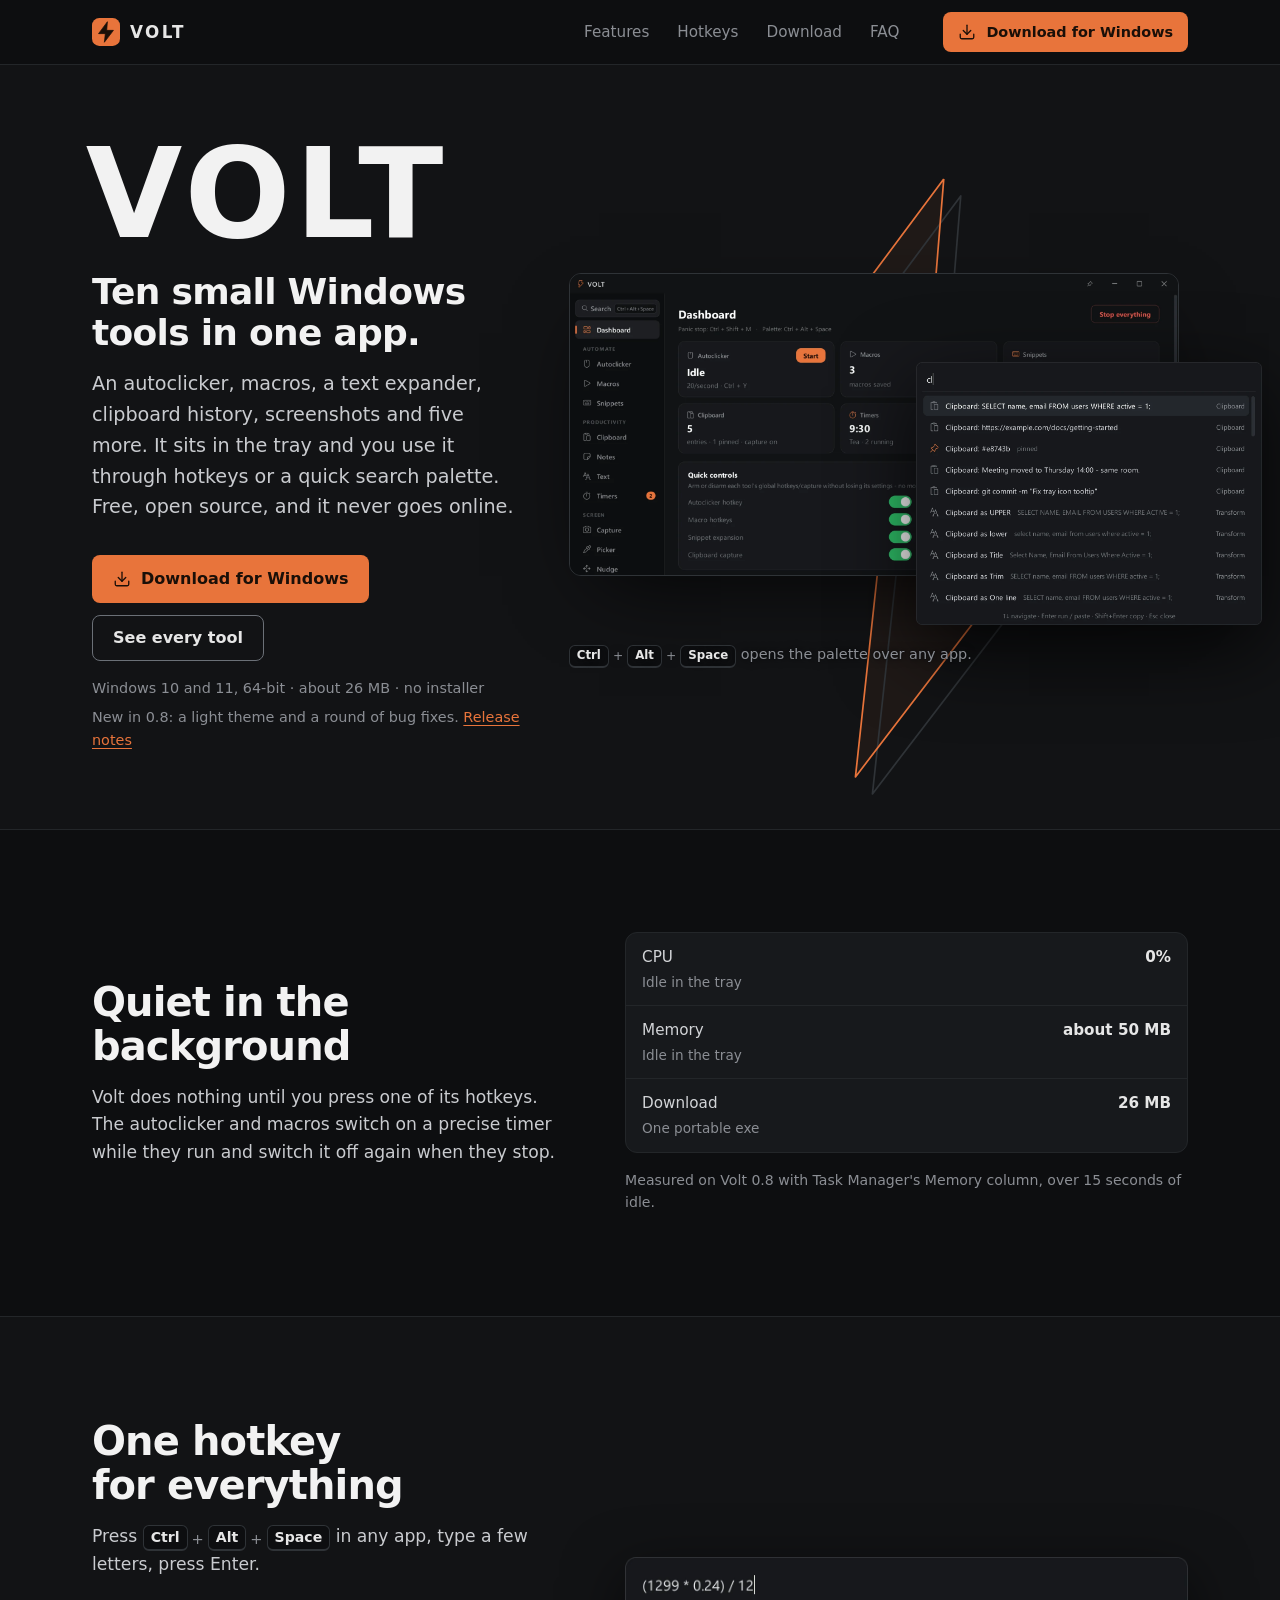
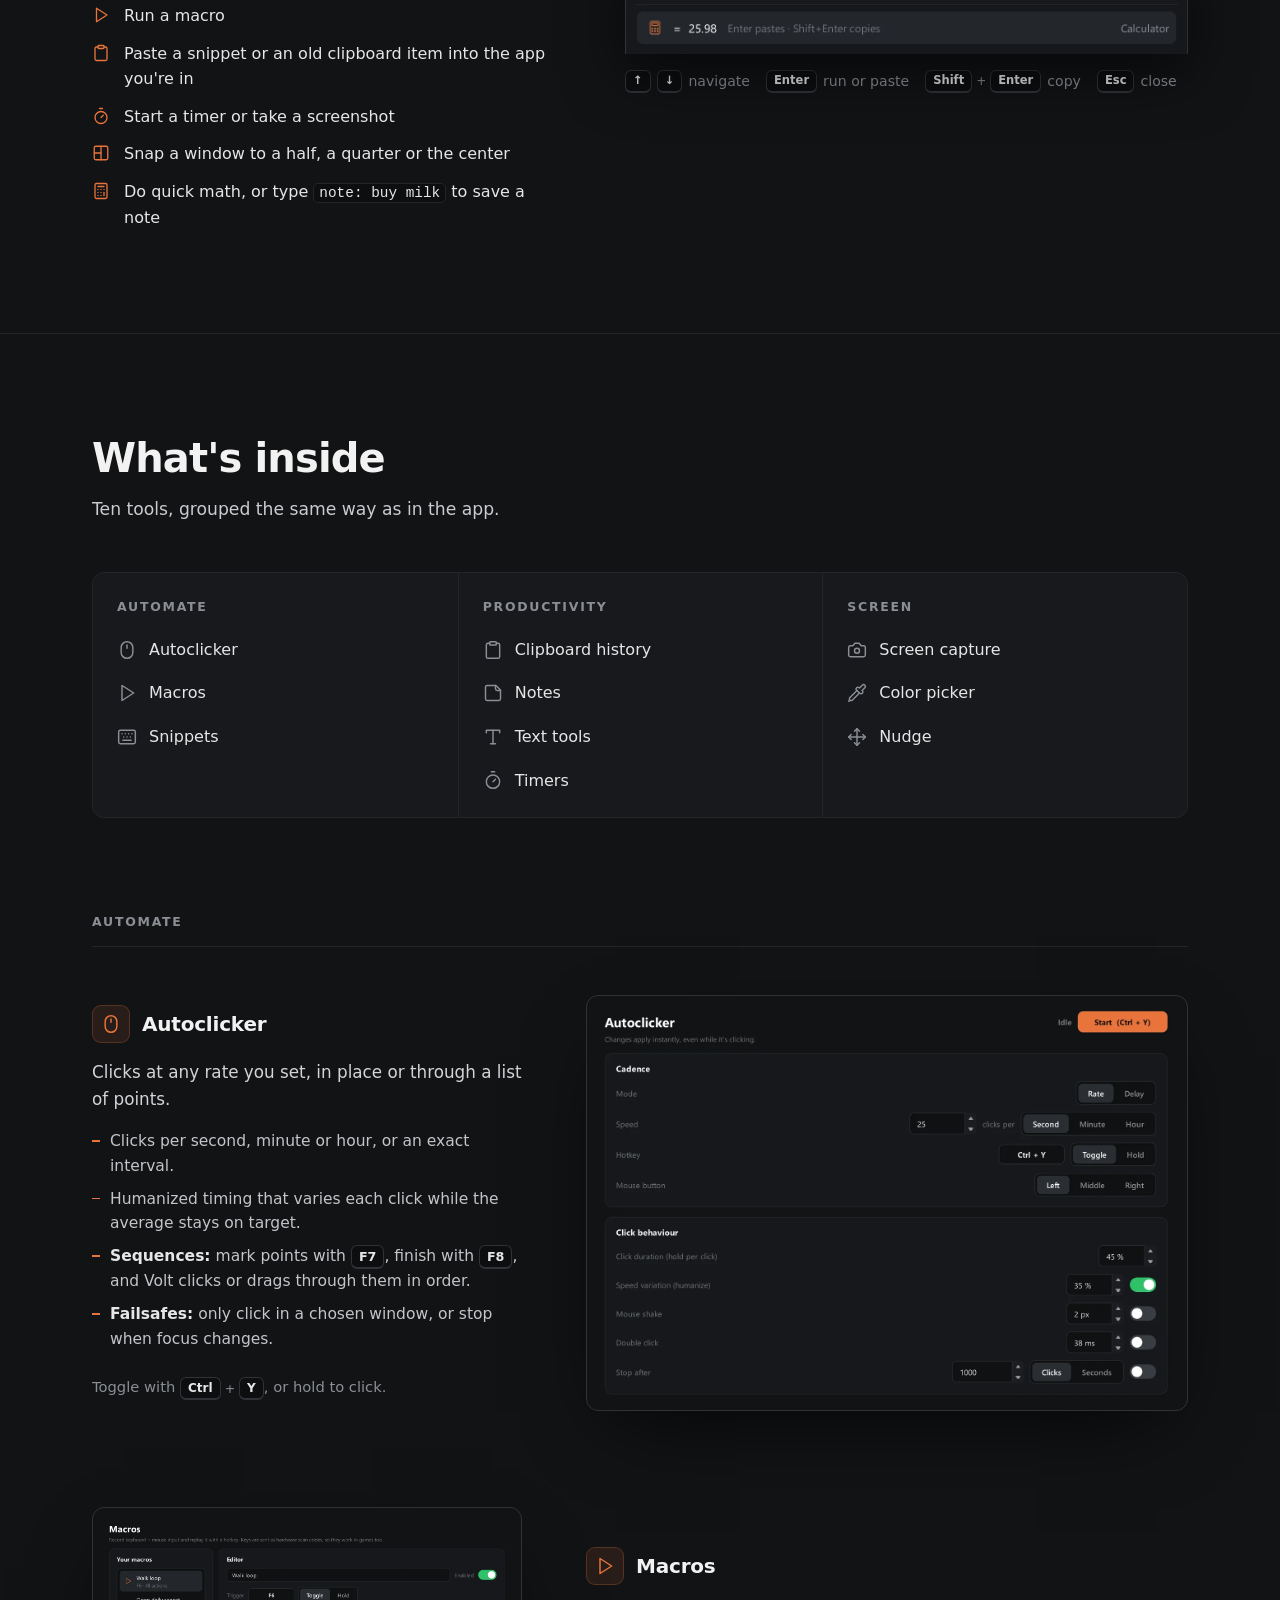
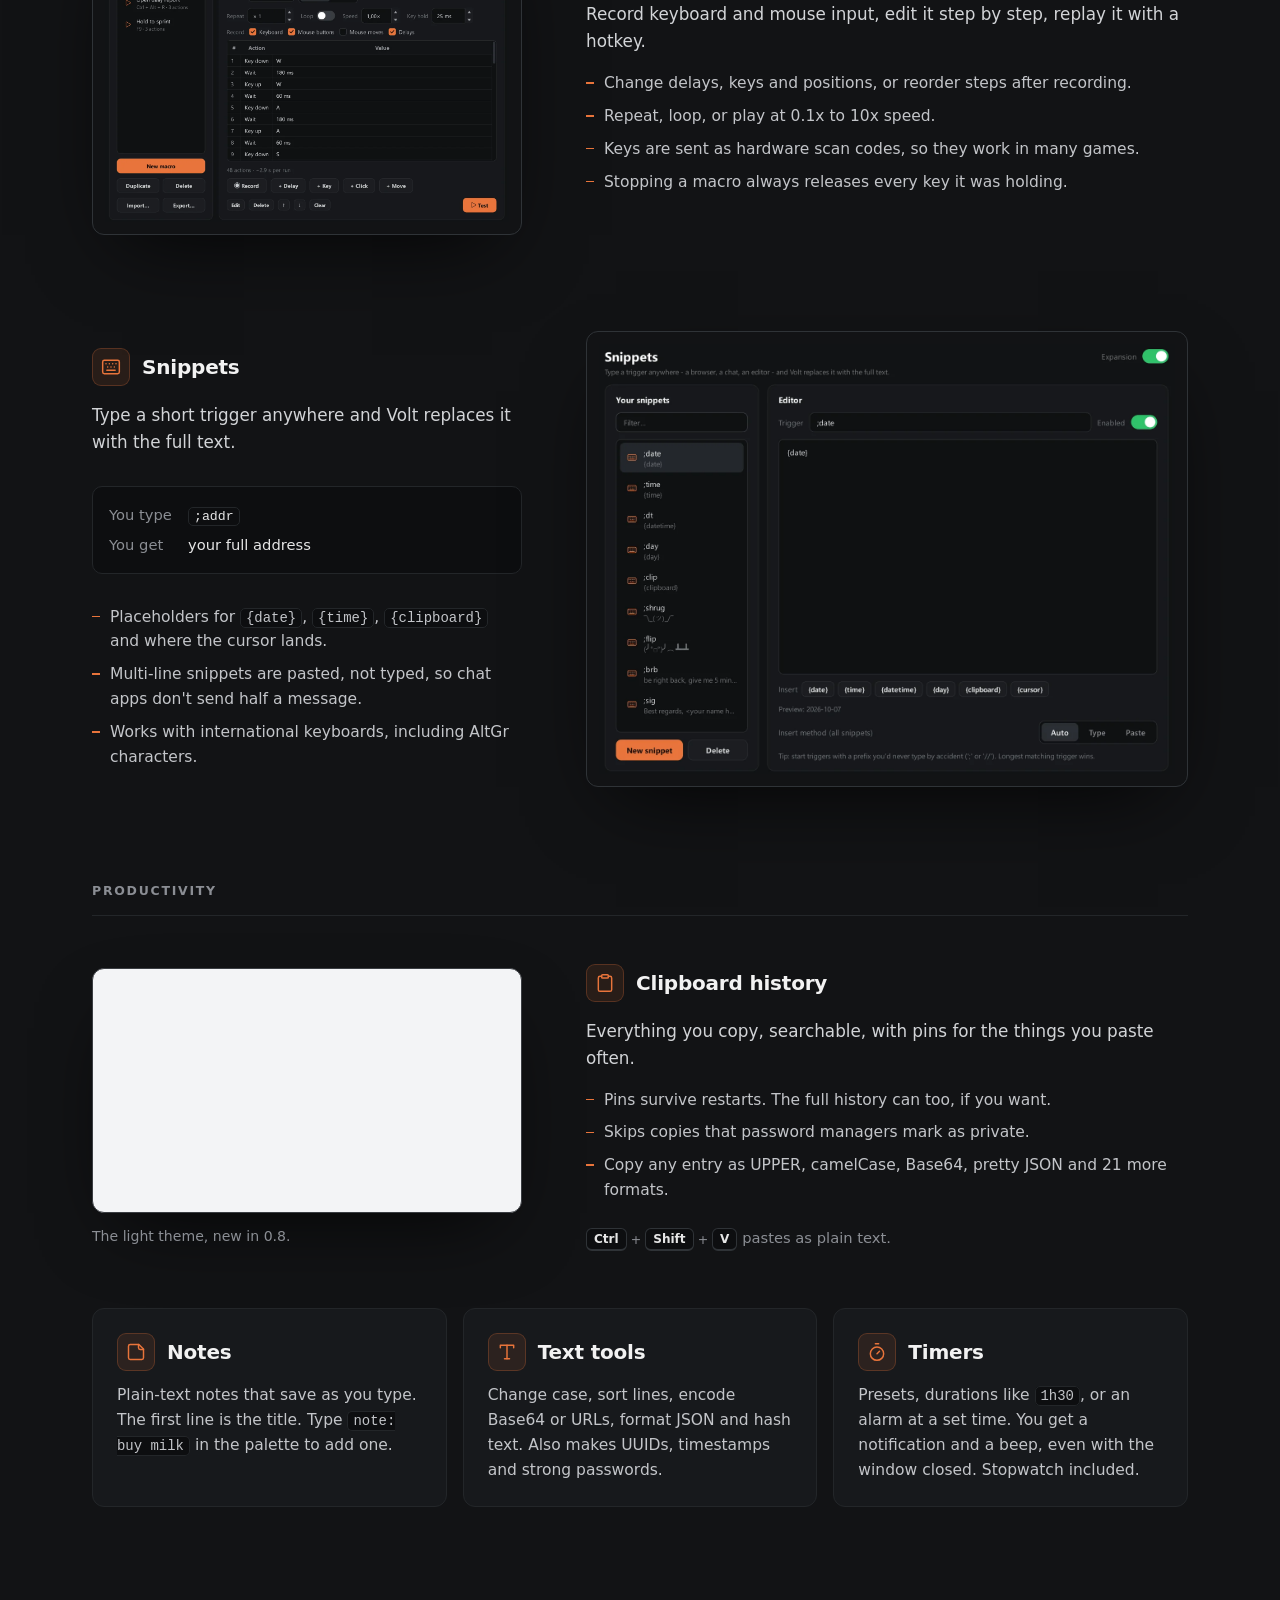
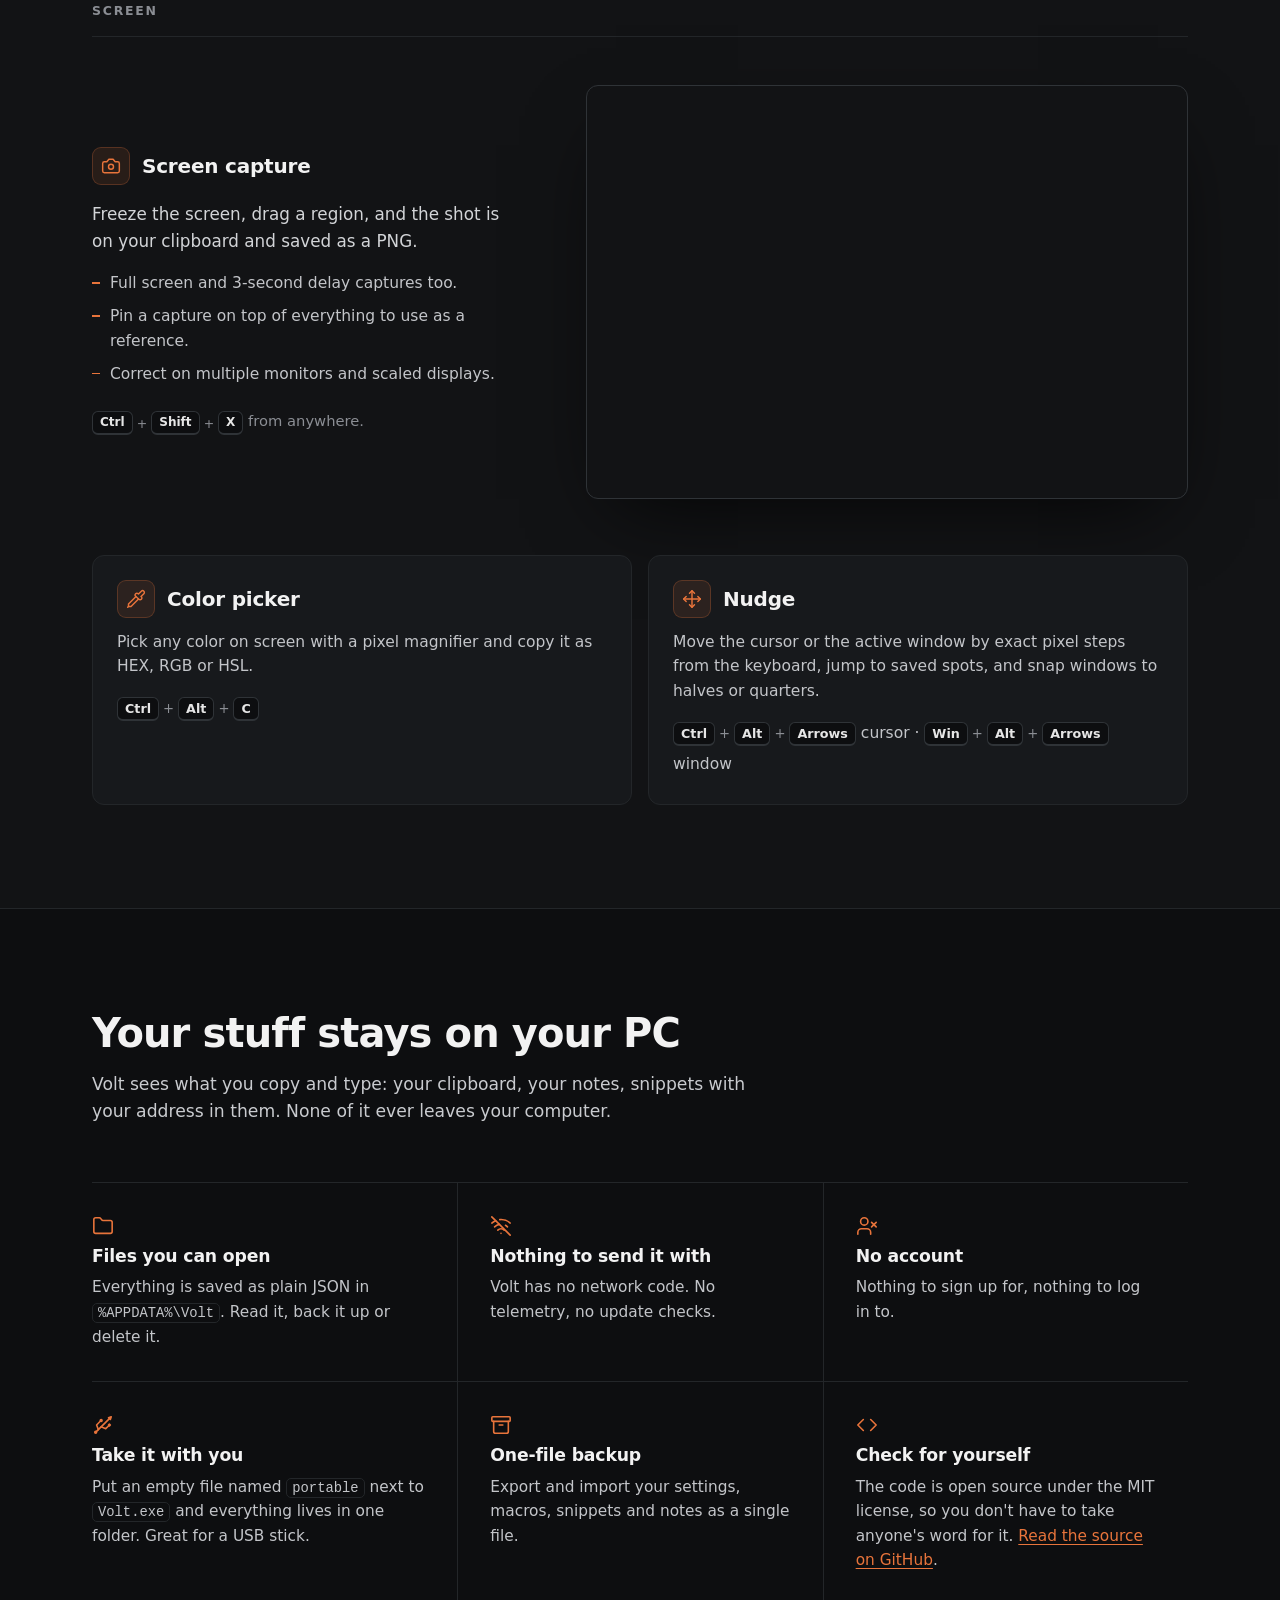
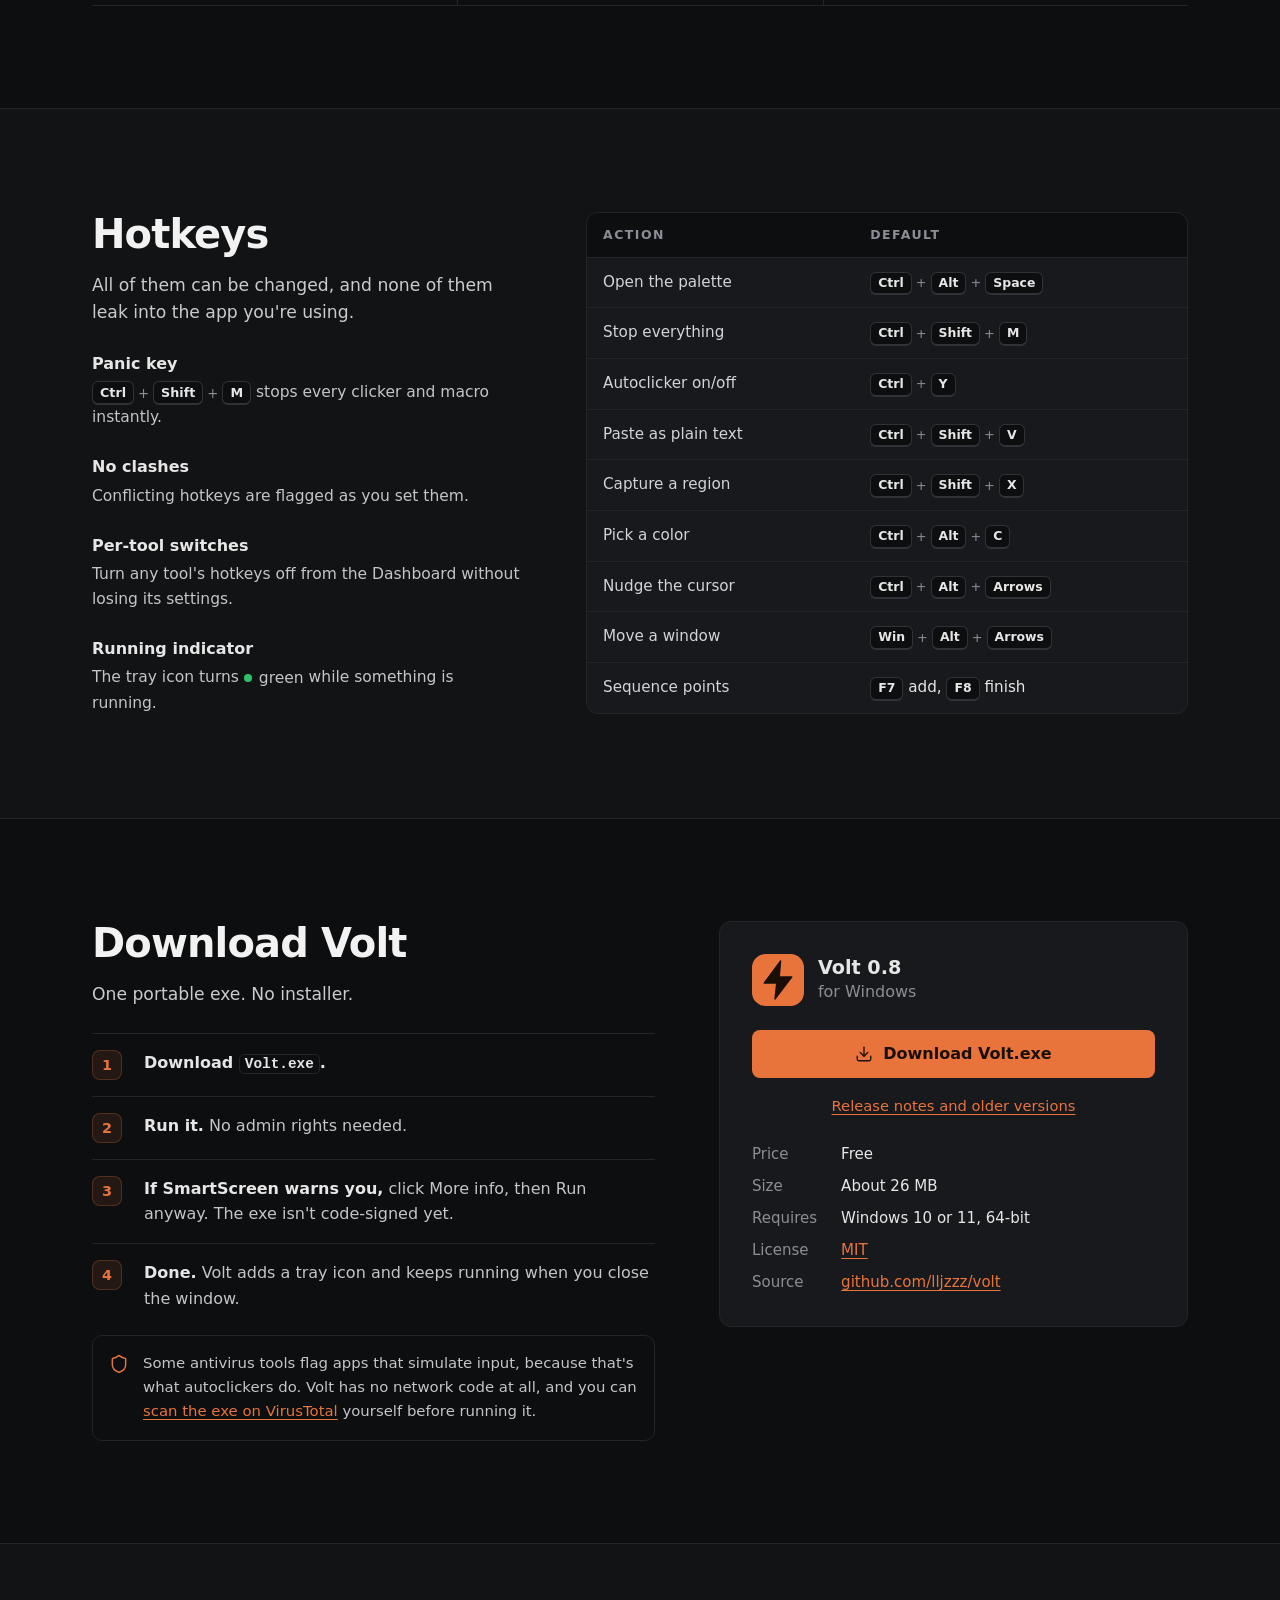
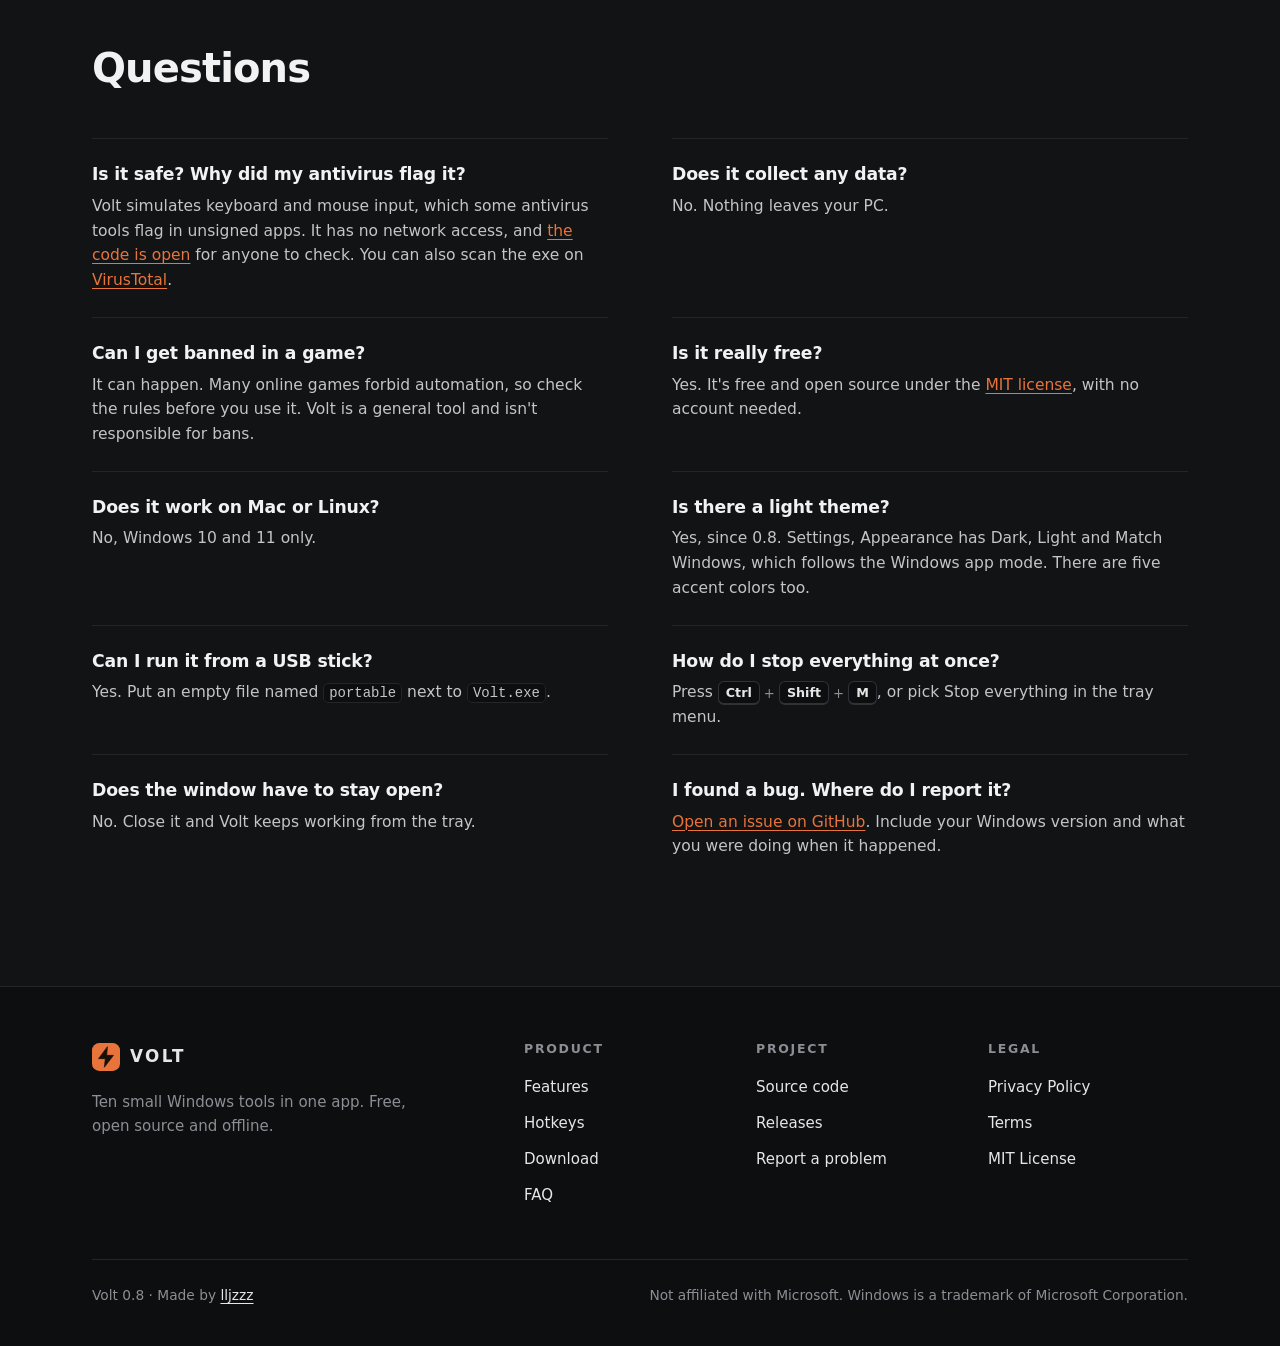
==== commit c1fbe488: "Update site for Volt 0.8 Plainer hero copy without the "built for you" tagline, real 0.8 idle measur" ====
--- a/index.html
+++ b/index.html
@@ -6,11 +6,11 @@
 <meta http-equiv="Content-Security-Policy" content="default-src 'self'; img-src 'self' data:; style-src 'self'; script-src 'none'; object-src 'none'; base-uri 'self'; form-action 'none'; upgrade-insecure-requests">
 <meta name="referrer" content="strict-origin-when-cross-origin">
 <title>Volt for Windows</title>
-<meta name="description" content="Volt is the Windows multitool built for you: autoclicker, macros, snippets, clipboard history and six more tools in one small, free and open source app that keeps everything on your PC.">
+<meta name="description" content="Volt is a free, open source Windows app with an autoclicker, macro recorder, clipboard manager, text expander and six more small tools. It runs from the tray and never goes online.">
 <meta name="theme-color" content="#0d0e10">
 <link rel="canonical" href="https://lljzzz.github.io/">
-<meta property="og:title" content="Volt, the Windows multitool built for you">
-<meta property="og:description" content="Autoclicker, macros, snippets, clipboard history and six more tools in one small app. Free, open source, and nothing leaves your PC.">
+<meta property="og:title" content="Volt: ten small tools for Windows in one app">
+<meta property="og:description" content="An autoclicker, macro recorder, clipboard manager and seven more tools for Windows. Free, open source, and it never goes online.">
 <meta property="og:type" content="website">
 <meta property="og:url" content="https://lljzzz.github.io/">
 <meta property="og:image" content="https://lljzzz.github.io/img/volt-icon-512.png">
@@ -66,13 +66,14 @@
   <section class="hero" id="top">
     <div class="wrap hero-grid">
       <div class="hero-copy">
-        <h1><span class="wordmark">VOLT</span><span class="tagline">The Windows multitool built for <em>you</em>.</span></h1>
-        <p class="lede">Autoclicker, macros, snippets, clipboard history and six more everyday tools in one small app. Free, open source, and nothing ever leaves your PC.</p>
+        <h1><span class="wordmark">VOLT</span><span class="tagline">Ten small Windows tools in one app.</span></h1>
+        <p class="lede">An autoclicker, macros, a text expander, clipboard history, screenshots and five more. It sits in the tray and you use it through hotkeys or a quick search palette. Free, open source, and it never goes online.</p>
         <div class="hero-actions">
           <a class="btn btn-primary" href="#download"><svg class="icon" aria-hidden="true"><use href="#i-download"/></svg>Download for Windows</a>
           <a class="btn btn-ghost" href="#tools">See every tool</a>
         </div>
         <p class="hero-meta">Windows 10 and 11, 64-bit · about 26 MB · no installer</p>
+        <p class="hero-new">New in 0.8: a light theme and a round of bug fixes. <a href="https://github.com/lljzzz/volt/releases/latest">Release notes</a></p>
       </div>
 
       <div class="hero-visual">
@@ -84,7 +85,7 @@
         <div class="stack">
           <div class="window win-back">
             <img src="img/dashboard.webp" width="2000" height="990" fetchpriority="high"
-              alt="The Volt Dashboard: status cards for the autoclicker, macros, snippets, clipboard, timers and notes, above a Quick controls panel with one switch per tool's hotkeys.">
+              alt="The Volt Dashboard: a sidebar with a Search button and every tool, status cards for the autoclicker, macros, snippets, clipboard, timers and notes, and a Quick controls panel with one switch per tool's hotkeys.">
           </div>
           <img class="win-front" src="img/palette.webp" width="1240" height="940"
             alt="The quick palette open with the search text cl, listing recent clipboard items and clipboard transforms like UPPER, lower and Title case.">
@@ -97,27 +98,21 @@
   <section class="section band" id="lightweight" aria-labelledby="perf-title">
     <div class="wrap perf">
       <div class="section-head">
-        <h2 id="perf-title">Lightweight and fast</h2>
-        <p>Volt waits in the tray and only wakes up when you use it. Leave it running all day and you won't notice it's there.</p>
-      </div>
-      <div class="stats">
-          <div class="stat"><span class="num">0<small>%</small></span><span class="label">CPU at idle</span></div>
-          <div class="stat"><span class="num">55<small>MB</small></span><span class="label">Memory at idle</span></div>
-          <div class="stat"><span class="num">26<small>MB</small></span><span class="label">Download</span></div>
-        </div>
-      <div class="perf-detail">
+        <h2 id="perf-title">Quiet in the background</h2>
+        <p>Volt does nothing until you press one of its hotkeys. The autoclicker and macros switch on a precise timer while they run and switch it off again when they stop.</p>
+      </div>
+      <div>
         <div class="table-wrap" role="region" aria-labelledby="perf-caption" tabindex="0">
           <table>
-            <caption id="perf-caption" class="visually-hidden">Volt 0.7 resource use</caption>
-            <thead><tr><th scope="col">Load</th><th scope="col">CPU</th><th scope="col">Memory</th></tr></thead>
+            <caption id="perf-caption" class="visually-hidden">Volt 0.8 resource use</caption>
             <tbody>
-              <tr><th scope="row">Idle<span class="sub">Sitting in the tray</span></th><td>0%</td><td>55 MB</td></tr>
-              <tr><th scope="row">Light load<span class="sub">A few timers and the autoclicker running</span></th><td>0%, brief peaks of 0.4%</td><td>about 58.5 MB</td></tr>
-              <tr><th scope="row">Heavy load<span class="sub">Several tools busy at once</span></th><td>should stay under 1%</td><td>should stay under 60 MB</td></tr>
+              <tr><th scope="row">CPU<span class="sub">Idle in the tray</span></th><td>0%</td></tr>
+              <tr><th scope="row">Memory<span class="sub">Idle in the tray</span></th><td>about 50 MB</td></tr>
+              <tr><th scope="row">Download<span class="sub">One portable exe</span></th><td>26 MB</td></tr>
             </tbody>
           </table>
         </div>
-        <p class="note">Idle and light load measured on Volt 0.7. Heavy load is an estimate.</p>
+        <p class="note">Measured on Volt 0.8 with Task Manager's Memory column, over 15 seconds of idle.</p>
       </div>
     </div>
   </section>
@@ -192,7 +187,7 @@
           <article class="feature" id="autoclicker" aria-labelledby="t-autoclicker">
             <div class="feature-copy">
               <div class="tool-title"><span class="tool-icon"><svg class="icon" aria-hidden="true"><use href="#i-mouse"/></svg></span><h4 id="t-autoclicker">Autoclicker</h4></div>
-              <p class="lede">Clicks at any rate you set, with the controls a basic clicker is missing.</p>
+              <p class="lede">Clicks at any rate you set, in place or through a list of points.</p>
               <ul class="facts">
                 <li>Clicks per second, minute or hour, or an exact interval.</li>
                 <li>Humanized timing that varies each click while the average stays on target.</li>
@@ -261,8 +256,9 @@
               <p class="hotkey-line"><span class="keys"><kbd>Ctrl</kbd><span class="plus">+</span><kbd>Shift</kbd><span class="plus">+</span><kbd>V</kbd></span> pastes as plain text.</p>
             </div>
             <figure class="feature-shot">
-              <div class="window shot"><img src="img/clipboard.webp" width="1400" height="745" loading="lazy"
-                alt="Volt's Clipboard page with a searchable history, a pinned color code, a full-text preview and Copy as buttons for UPPER, lower, Title, Trim and One line."></div>
+              <div class="window shot light"><img src="img/clipboard-light.webp" width="1400" height="758" loading="lazy"
+                alt="Volt's Clipboard page in the light theme, with a searchable history, a pinned color code, a full-text preview and Copy as buttons for UPPER, lower, Title, Trim and One line."></div>
+              <figcaption>The light theme, new in 0.8.</figcaption>
             </figure>
           </article>
         </div>
@@ -331,8 +327,8 @@
         <div class="point"><svg class="icon" aria-hidden="true"><use href="#i-wifi-off"/></svg><h3>Nothing to send it with</h3><p>Volt has no network code. No telemetry, no update checks.</p></div>
         <div class="point"><svg class="icon" aria-hidden="true"><use href="#i-user-x"/></svg><h3>No account</h3><p>Nothing to sign up for, nothing to log in to.</p></div>
         <div class="point"><svg class="icon" aria-hidden="true"><use href="#i-usb"/></svg><h3>Take it with you</h3><p>Put an empty file named <code>portable</code> next to <code>Volt.exe</code> and everything lives in one folder. Great for a USB stick.</p></div>
-        <div class="point"><svg class="icon" aria-hidden="true"><use href="#i-archive"/></svg><h3>One-file backup</h3><p>Export and import all your settings, macros and snippets as a single file.</p></div>
-        <div class="point"><svg class="icon" aria-hidden="true"><use href="#i-code"/></svg><h3>Check for yourself</h3><p>The code is open source under the MIT license, so you don't have to take our word for it. <a href="https://github.com/lljzzz/volt">Read the source on GitHub</a>.</p></div>
+        <div class="point"><svg class="icon" aria-hidden="true"><use href="#i-archive"/></svg><h3>One-file backup</h3><p>Export and import your settings, macros, snippets and notes as a single file.</p></div>
+        <div class="point"><svg class="icon" aria-hidden="true"><use href="#i-code"/></svg><h3>Check for yourself</h3><p>The code is open source under the MIT license, so you don't have to take anyone's word for it. <a href="https://github.com/lljzzz/volt">Read the source on GitHub</a>.</p></div>
       </div>
     </div>
   </section>
@@ -393,7 +389,7 @@
       <aside class="dl-card" aria-label="Download details">
         <div class="app">
           <img src="favicon.svg" alt="" width="52" height="52">
-          <div><strong>Volt 0.7</strong><span class="muted">for Windows</span></div>
+          <div><strong>Volt 0.8</strong><span class="muted">for Windows</span></div>
         </div>
         <a class="btn btn-primary" href="https://github.com/lljzzz/volt/releases/latest/download/Volt.exe"><svg class="icon" aria-hidden="true"><use href="#i-download"/></svg>Download Volt.exe</a>
         <p class="dl-more"><a href="https://github.com/lljzzz/volt/releases">Release notes and older versions</a></p>
@@ -433,6 +429,10 @@
           <p>No, Windows 10 and 11 only.</p>
         </div>
         <div class="faq-item">
+          <h3>Is there a light theme?</h3>
+          <p>Yes, since 0.8. Settings, Appearance has Dark, Light and Match Windows, which follows the Windows app mode. There are five accent colors too.</p>
+        </div>
+        <div class="faq-item">
           <h3>Can I run it from a USB stick?</h3>
           <p>Yes. Put an empty file named <code>portable</code> next to <code>Volt.exe</code>.</p>
         </div>
@@ -458,7 +458,7 @@
     <div class="footer-grid">
       <div>
         <a class="brand" href="#top" aria-label="Volt home"><img src="favicon.svg" alt="" width="28" height="28">VOLT</a>
-        <p>The Windows multitool built for you. Free, open source and fully local.</p>
+        <p>Ten small Windows tools in one app. Free, open source and offline.</p>
       </div>
       <nav aria-labelledby="f-product">
         <h2 id="f-product">Product</h2>
@@ -487,7 +487,7 @@
       </nav>
     </div>
     <div class="footer-bottom">
-      <span>Volt 0.7 · Made by <a href="https://github.com/lljzzz">lljzzz</a></span>
+      <span>Volt 0.8 · Made by <a href="https://github.com/lljzzz">lljzzz</a></span>
       <span>Not affiliated with Microsoft. Windows is a trademark of Microsoft Corporation.</span>
     </div>
   </div>
--- a/styles.css
+++ b/styles.css
@@ -136,6 +136,7 @@
 .hero .lede { margin-top: var(--s2); font-size: clamp(1.05rem, 1rem + 0.35vw, 1.2rem); color: #c9cbcf; max-width: 64ch; }
 .hero-actions { margin-top: 32px; display: flex; flex-wrap: wrap; gap: 12px; align-items: center; }
 .hero-meta { margin-top: var(--s2); font-size: 0.9rem; color: var(--muted); }
+.hero-new { margin-top: 6px; font-size: 0.9rem; color: var(--muted); }
 
 .hero { overflow-x: clip; }
 .hero-grid { display: grid; grid-template-columns: minmax(0, 9fr) minmax(0, 13fr); gap: var(--s6); align-items: center; }
@@ -234,6 +235,8 @@
 .facts strong { color: var(--text); font-weight: 700; }
 .hotkey-line { font-size: 0.92rem; line-height: 2; color: var(--muted); padding-top: 4px; }
 .shot { padding: 12px; background: var(--bg); }
+.shot.light { background: #f3f4f6; border-color: #3a3d42; }
+.feature-shot figcaption { margin-top: 12px; }
 .feature-shot { margin: 0; min-width: 0; }
 .example {
   display: grid; grid-template-columns: auto minmax(0, 1fr); gap: 6px 16px; align-items: baseline;
@@ -258,15 +261,9 @@
 @media (max-width: 960px) { .cards.three { grid-template-columns: minmax(0, 1fr); } }
 @media (max-width: 760px) { .cards.two { grid-template-columns: minmax(0, 1fr); } }
 
-.perf { display: grid; grid-template-columns: minmax(0, 5fr) minmax(0, 7fr); gap: var(--s4) clamp(32px, 5vw, 64px); align-items: end; }
-.perf-detail { grid-column: 1 / -1; }
-.perf-detail .table-wrap { margin-top: 0; }
-.stats { display: grid; grid-template-columns: repeat(3, minmax(0, 1fr)); border: 1px solid var(--line); border-radius: var(--radius-card); background: var(--surface); }
-.stat { padding: clamp(16px, 3vw, 24px); display: grid; gap: 4px; min-width: 0; }
-.stat + .stat { border-left: 1px solid var(--line); }
-.stat .num { font: 700 clamp(2rem, 1.4rem + 2vw, 2.75rem)/1 var(--font-display); letter-spacing: -0.03em; font-variant-numeric: tabular-nums; color: #f2f2f2; }
-.stat .num small { font-size: 0.5em; letter-spacing: 0; margin-left: 3px; color: var(--muted); font-weight: 700; }
-.stat .label { font-size: 0.9rem; color: var(--muted); }
+.perf { display: grid; grid-template-columns: minmax(0, 5fr) minmax(0, 6fr); gap: var(--s4) clamp(32px, 5vw, 64px); align-items: center; }
+.perf .table-wrap { margin-top: 0; }
+.perf td { text-align: right; white-space: nowrap; color: var(--text); font-weight: 700; }
 .table-wrap { overflow-x: auto; margin-top: 16px; border: 1px solid var(--line); border-radius: var(--radius-card); background: var(--surface); }
 .table-wrap:focus-visible { outline-offset: 2px; border-radius: var(--radius-card); }
 table { width: 100%; border-collapse: collapse; font-size: 0.95rem; font-variant-numeric: tabular-nums; }
@@ -277,10 +274,6 @@
 tbody th .sub { display: block; font-size: 0.85rem; color: var(--muted); margin-top: 2px; }
 .note { margin-top: var(--s2); font-size: 0.88rem; color: var(--muted); }
 @media (max-width: 860px) { .perf { grid-template-columns: minmax(0, 1fr); } }
-@media (max-width: 340px) {
-  .stats { grid-template-columns: minmax(0, 1fr); }
-  .stat + .stat { border-left: 0; border-top: 1px solid var(--line); }
-}
 
 .points { display: grid; grid-template-columns: repeat(3, minmax(0, 1fr)); gap: 0; margin-top: clamp(40px, 5vw, 56px); border-top: 1px solid var(--line); }
 .point { padding: var(--s4) var(--s4) var(--s4) 0; display: grid; gap: var(--s1); align-content: start; border-bottom: 1px solid var(--line); min-width: 0; }
@@ -383,11 +376,9 @@
   font: 700 clamp(1.5rem, 1rem + 1.7vw, 2.25rem)/1.15 var(--font-display);
   letter-spacing: -0.02em; color: #f2f2f2;
 }
-.tagline em { font-style: normal; color: var(--accent); }
 
 @media (forced-colors: active) {
-  .btn, .skip, .dl-card, .card, .index, .stats, .table-wrap, .callout, .example { border: 1px solid CanvasText; }
+  .btn, .skip, .dl-card, .card, .index, .table-wrap, .callout, .example { border: 1px solid CanvasText; }
   .btn-primary { forced-color-adjust: none; background: ButtonText; color: ButtonFace; }
   .facts li::before, .running::before { background: CanvasText; }
-  .tagline em { color: LinkText; }
-}
+}
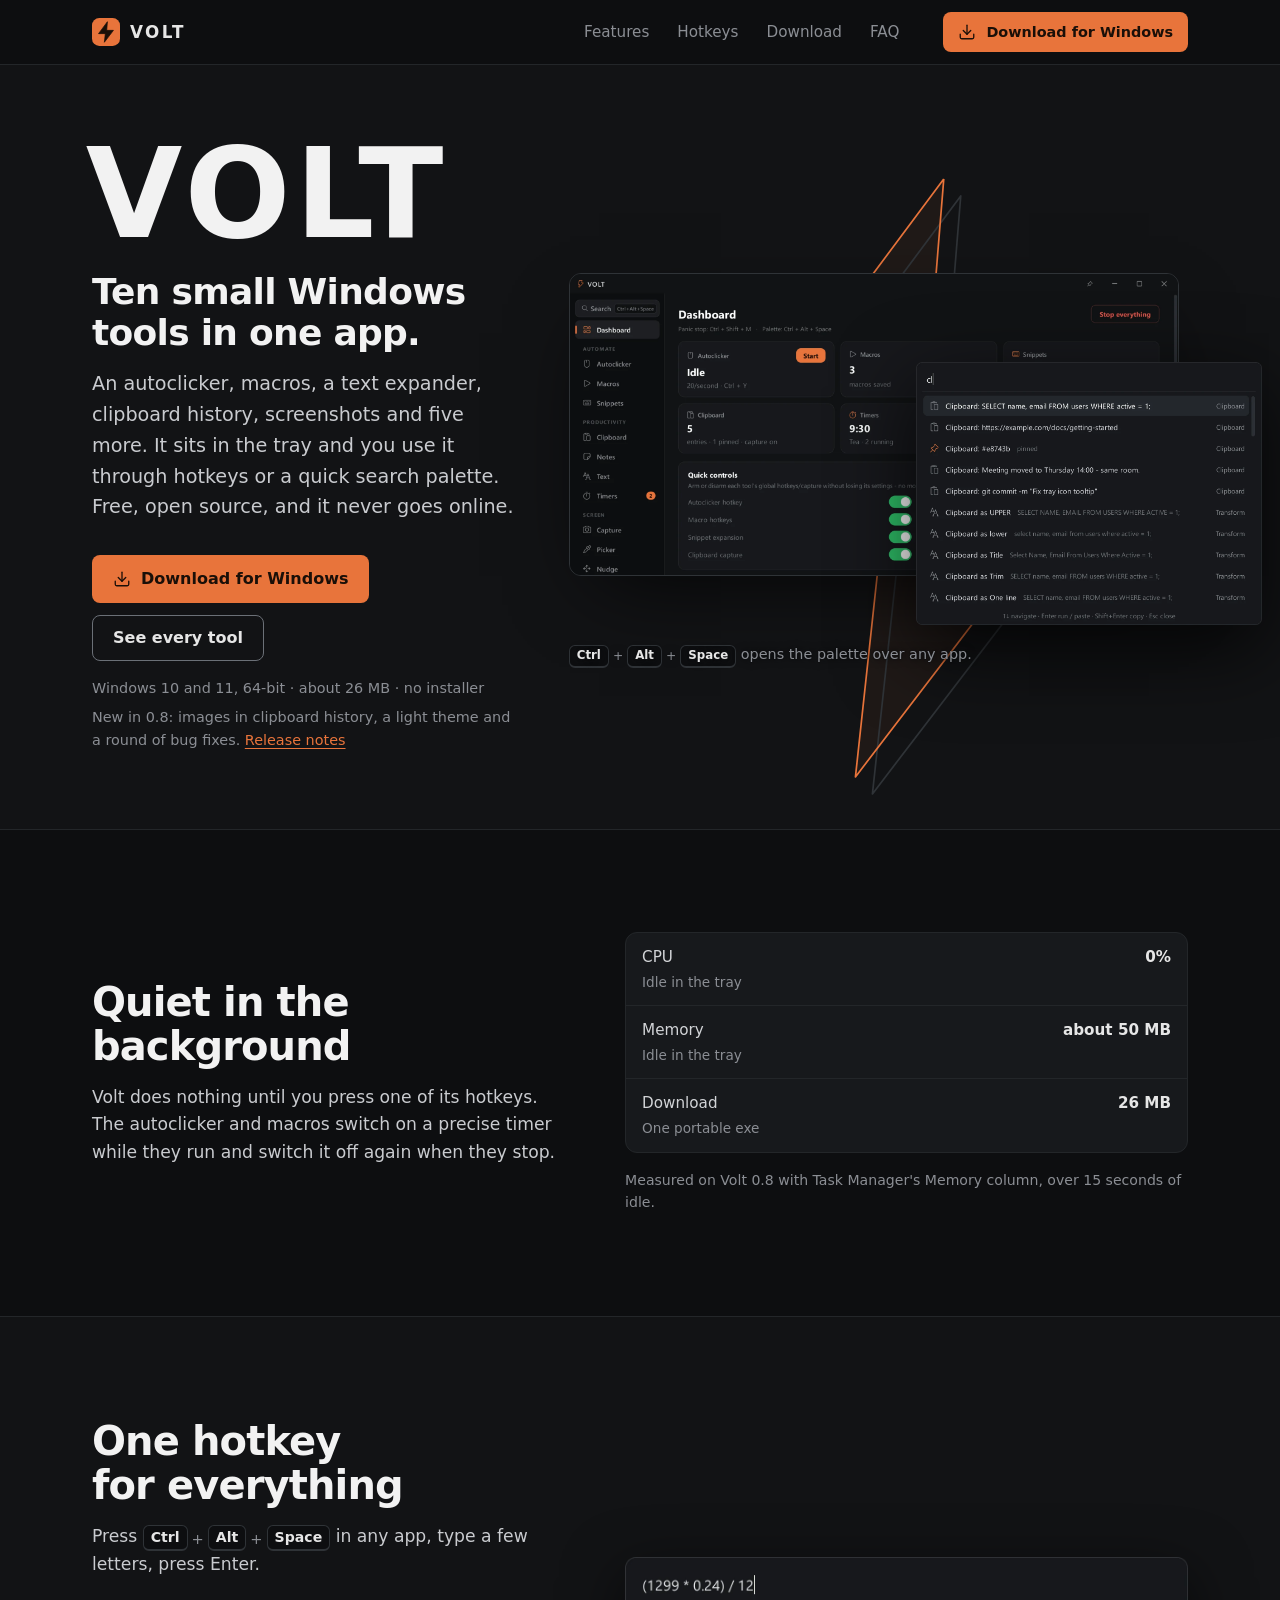
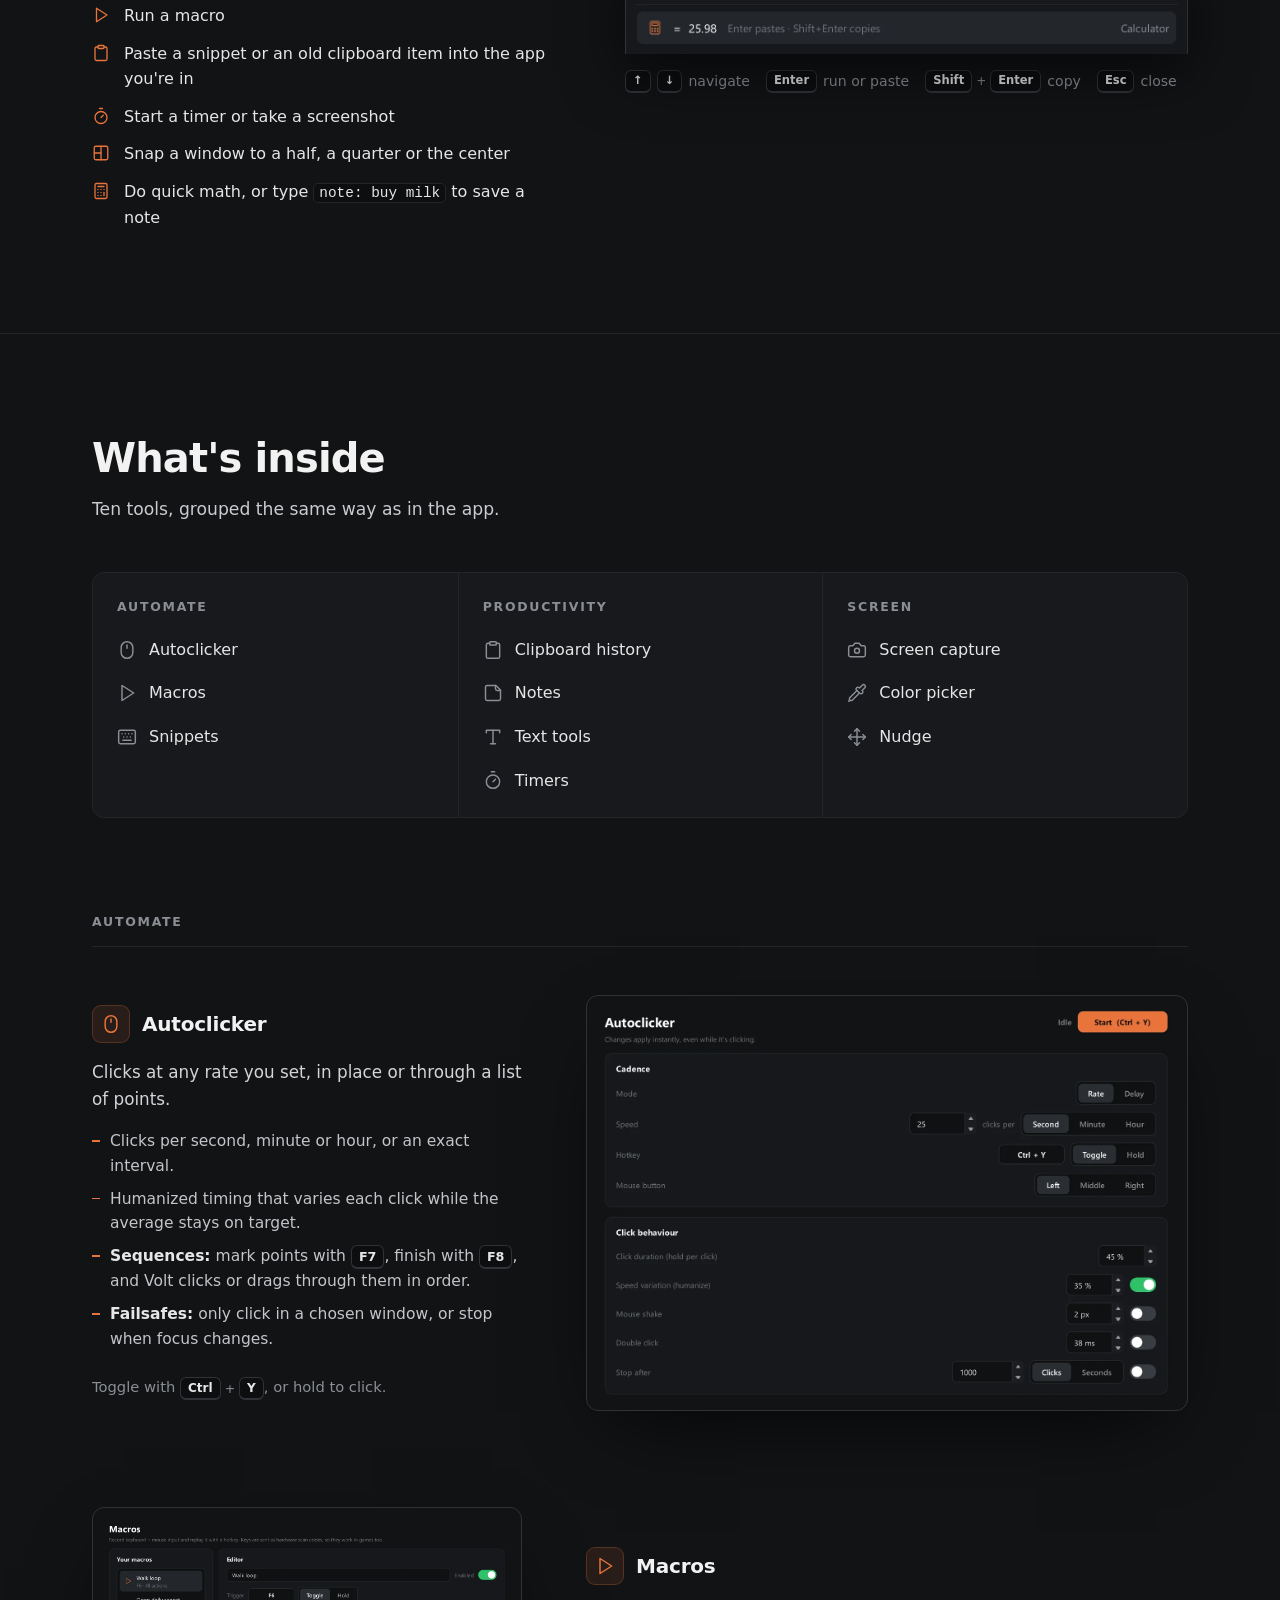
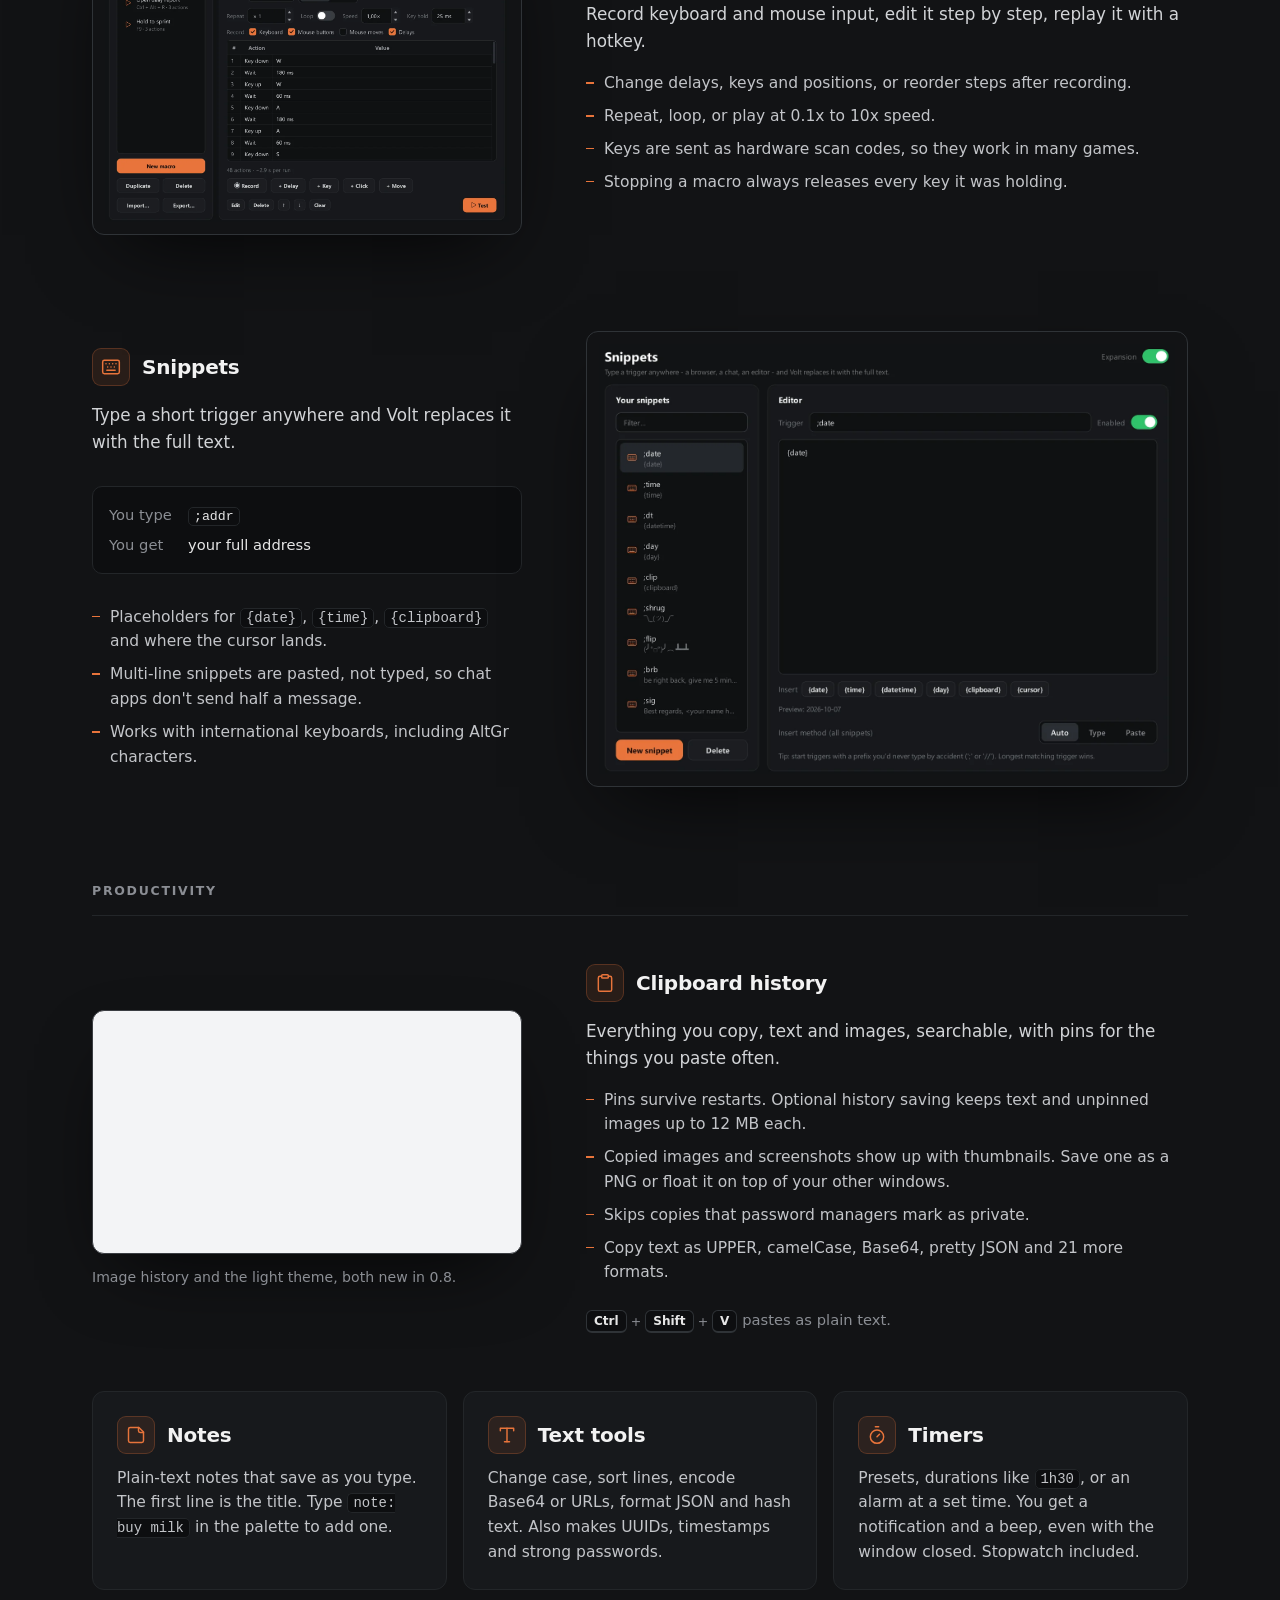
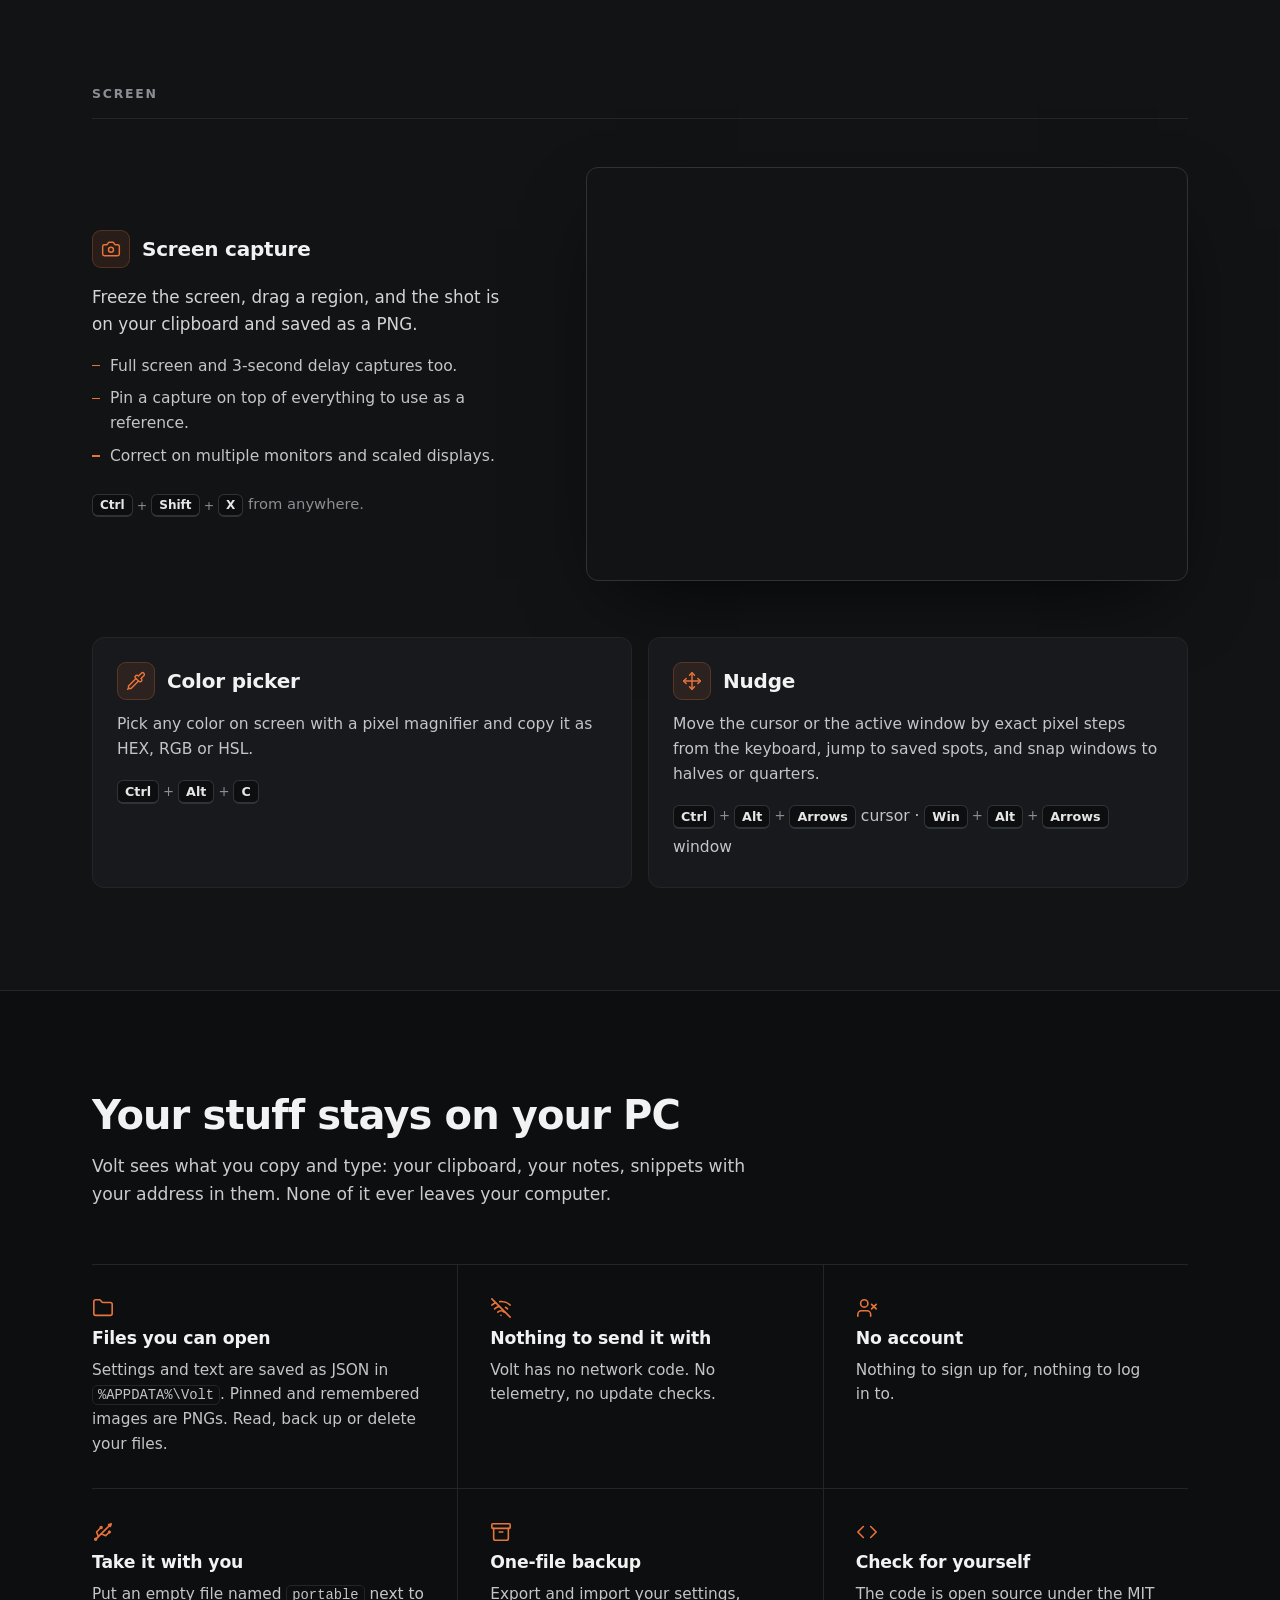
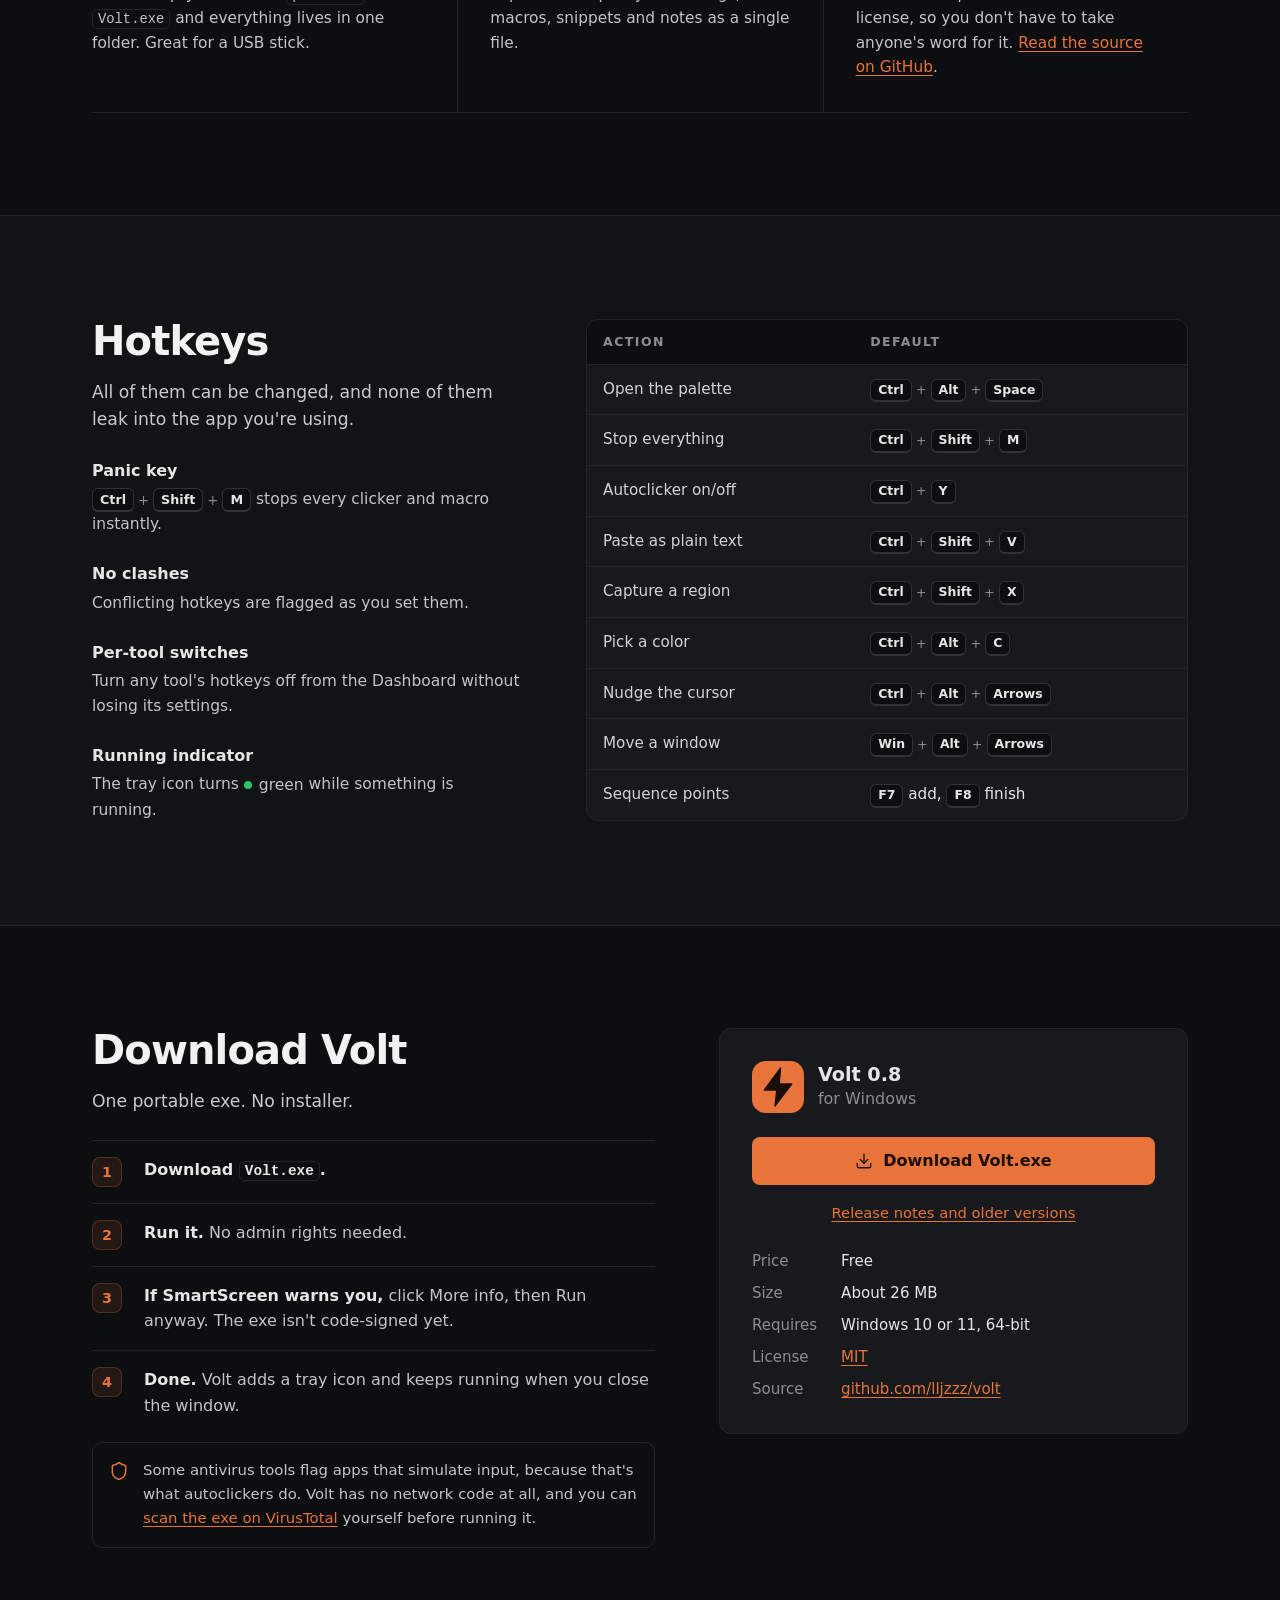
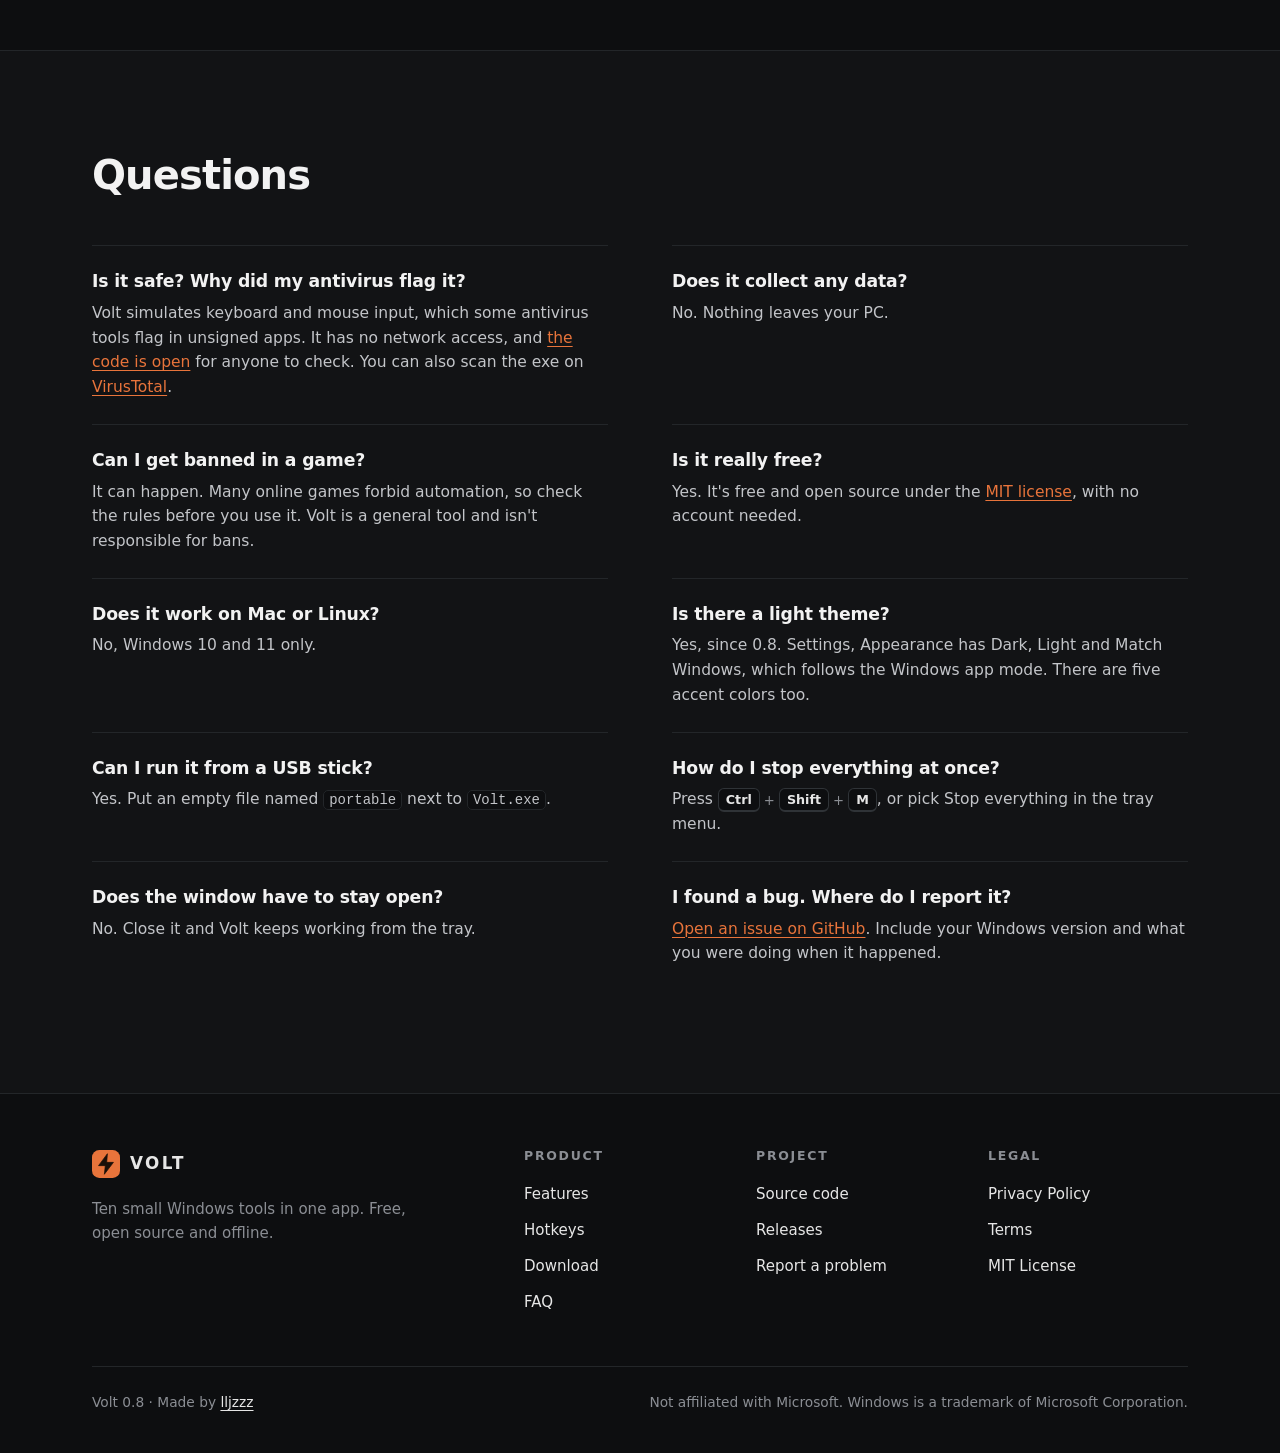
==== commit f2f8e03c: "Add Volt 0.8 image history media and privacy details" ====
--- a/index.html
+++ b/index.html
@@ -73,7 +73,7 @@
           <a class="btn btn-ghost" href="#tools">See every tool</a>
         </div>
         <p class="hero-meta">Windows 10 and 11, 64-bit · about 26 MB · no installer</p>
-        <p class="hero-new">New in 0.8: a light theme and a round of bug fixes. <a href="https://github.com/lljzzz/volt/releases/latest">Release notes</a></p>
+        <p class="hero-new">New in 0.8: images in clipboard history, a light theme and a round of bug fixes. <a href="https://github.com/lljzzz/volt/releases/latest">Release notes</a></p>
       </div>
 
       <div class="hero-visual">
@@ -247,18 +247,19 @@
           <article class="feature flip" id="clipboard" aria-labelledby="t-clipboard">
             <div class="feature-copy">
               <div class="tool-title"><span class="tool-icon"><svg class="icon" aria-hidden="true"><use href="#i-clipboard"/></svg></span><h4 id="t-clipboard">Clipboard history</h4></div>
-              <p class="lede">Everything you copy, searchable, with pins for the things you paste often.</p>
+              <p class="lede">Everything you copy, text and images, searchable, with pins for the things you paste often.</p>
               <ul class="facts">
-                <li>Pins survive restarts. The full history can too, if you want.</li>
+                <li>Pins survive restarts. Optional history saving keeps text and unpinned images up to 12 MB each.</li>
+                <li>Copied images and screenshots show up with thumbnails. Save one as a PNG or float it on top of your other windows.</li>
                 <li>Skips copies that password managers mark as private.</li>
-                <li>Copy any entry as UPPER, camelCase, Base64, pretty JSON and 21 more formats.</li>
+                <li>Copy text as UPPER, camelCase, Base64, pretty JSON and 21 more formats.</li>
               </ul>
               <p class="hotkey-line"><span class="keys"><kbd>Ctrl</kbd><span class="plus">+</span><kbd>Shift</kbd><span class="plus">+</span><kbd>V</kbd></span> pastes as plain text.</p>
             </div>
             <figure class="feature-shot">
               <div class="window shot light"><img src="img/clipboard-light.webp" width="1400" height="758" loading="lazy"
-                alt="Volt's Clipboard page in the light theme, with a searchable history, a pinned color code, a full-text preview and Copy as buttons for UPPER, lower, Title, Trim and One line."></div>
-              <figcaption>The light theme, new in 0.8.</figcaption>
+                alt="Volt's Clipboard page in the light theme, with a copied chart selected and shown in the preview, text entries below it, a pinned color code and buttons to copy, pin, delete, save as PNG or float the image."></div>
+              <figcaption>Image history and the light theme, both new in 0.8.</figcaption>
             </figure>
           </article>
         </div>
@@ -323,7 +324,7 @@
         <p>Volt sees what you copy and type: your clipboard, your notes, snippets with your address in them. None of it ever leaves your computer.</p>
       </div>
       <div class="points">
-        <div class="point"><svg class="icon" aria-hidden="true"><use href="#i-folder"/></svg><h3>Files you can open</h3><p>Everything is saved as plain JSON in <code>%APPDATA%\Volt</code>. Read it, back it up or delete it.</p></div>
+        <div class="point"><svg class="icon" aria-hidden="true"><use href="#i-folder"/></svg><h3>Files you can open</h3><p>Settings and text are saved as JSON in <code>%APPDATA%\Volt</code>. Pinned and remembered images are PNGs. Read, back up or delete your files.</p></div>
         <div class="point"><svg class="icon" aria-hidden="true"><use href="#i-wifi-off"/></svg><h3>Nothing to send it with</h3><p>Volt has no network code. No telemetry, no update checks.</p></div>
         <div class="point"><svg class="icon" aria-hidden="true"><use href="#i-user-x"/></svg><h3>No account</h3><p>Nothing to sign up for, nothing to log in to.</p></div>
         <div class="point"><svg class="icon" aria-hidden="true"><use href="#i-usb"/></svg><h3>Take it with you</h3><p>Put an empty file named <code>portable</code> next to <code>Volt.exe</code> and everything lives in one folder. Great for a USB stick.</p></div>
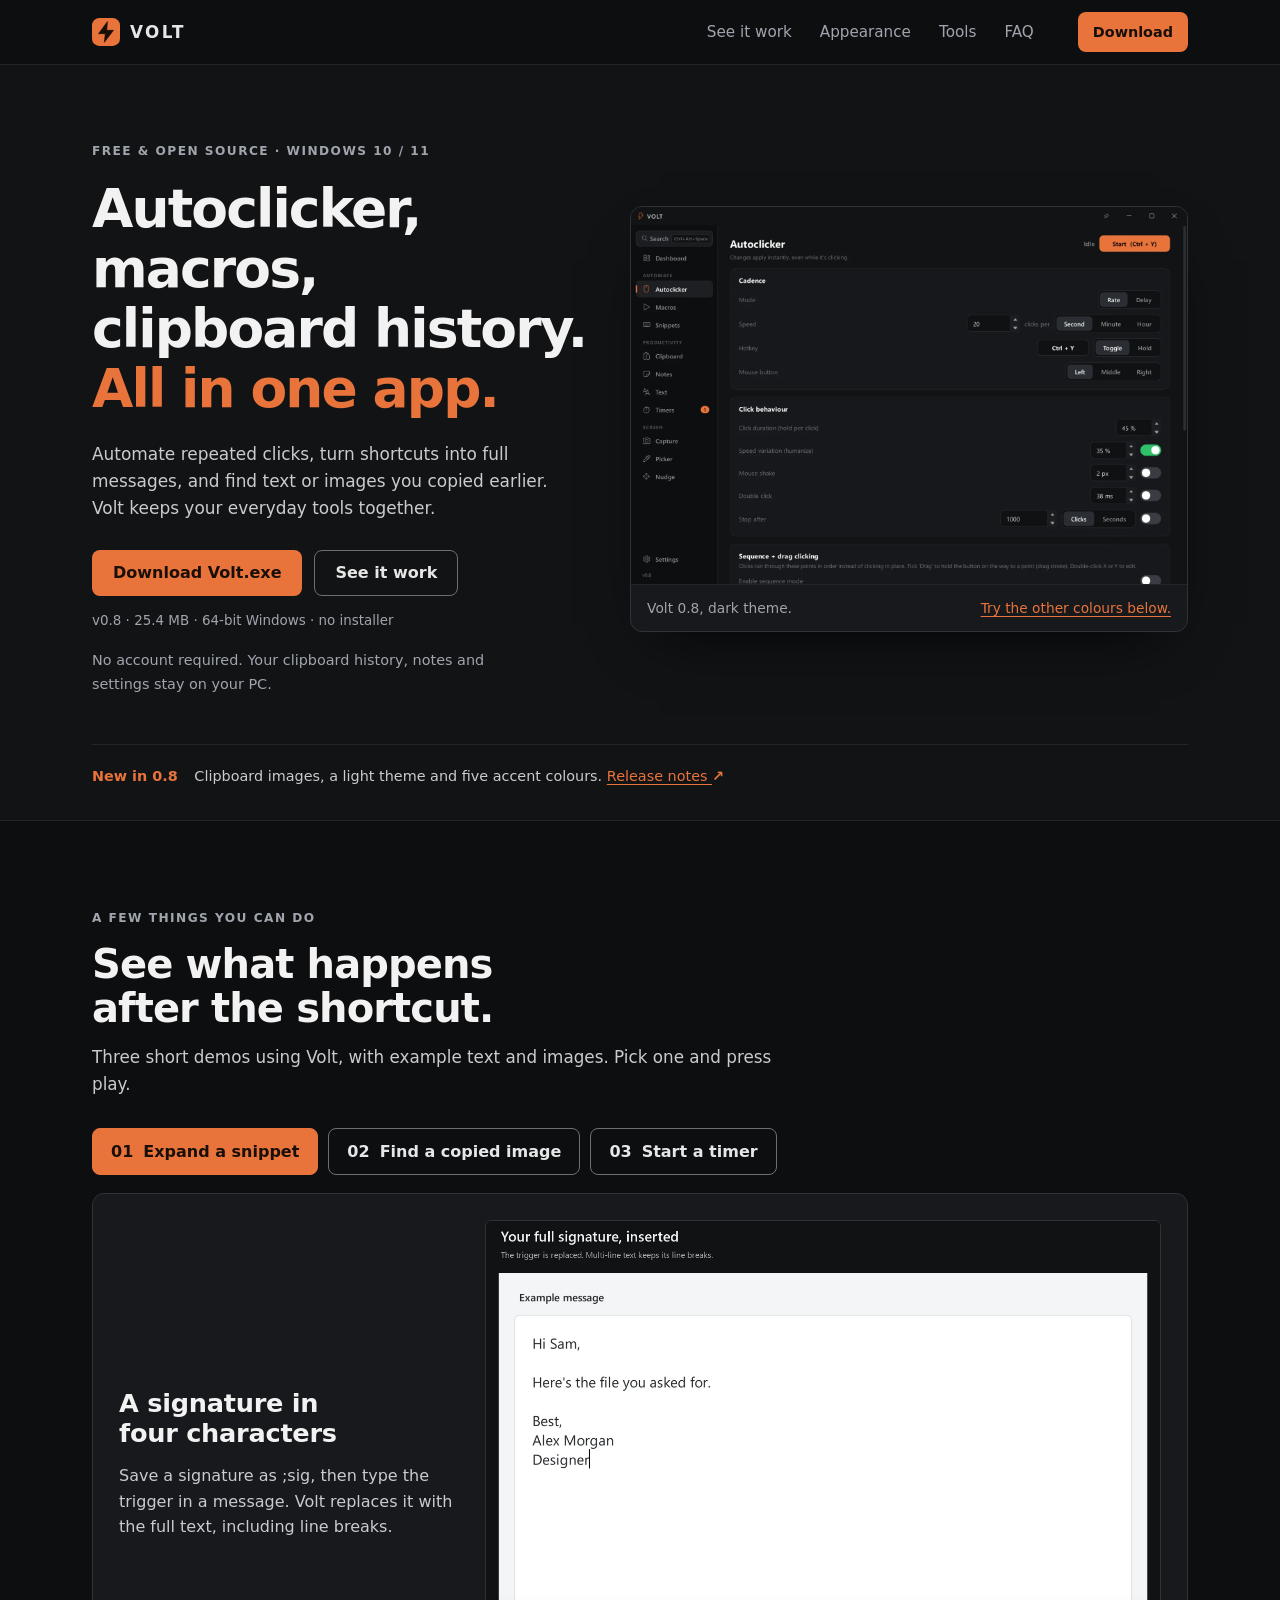
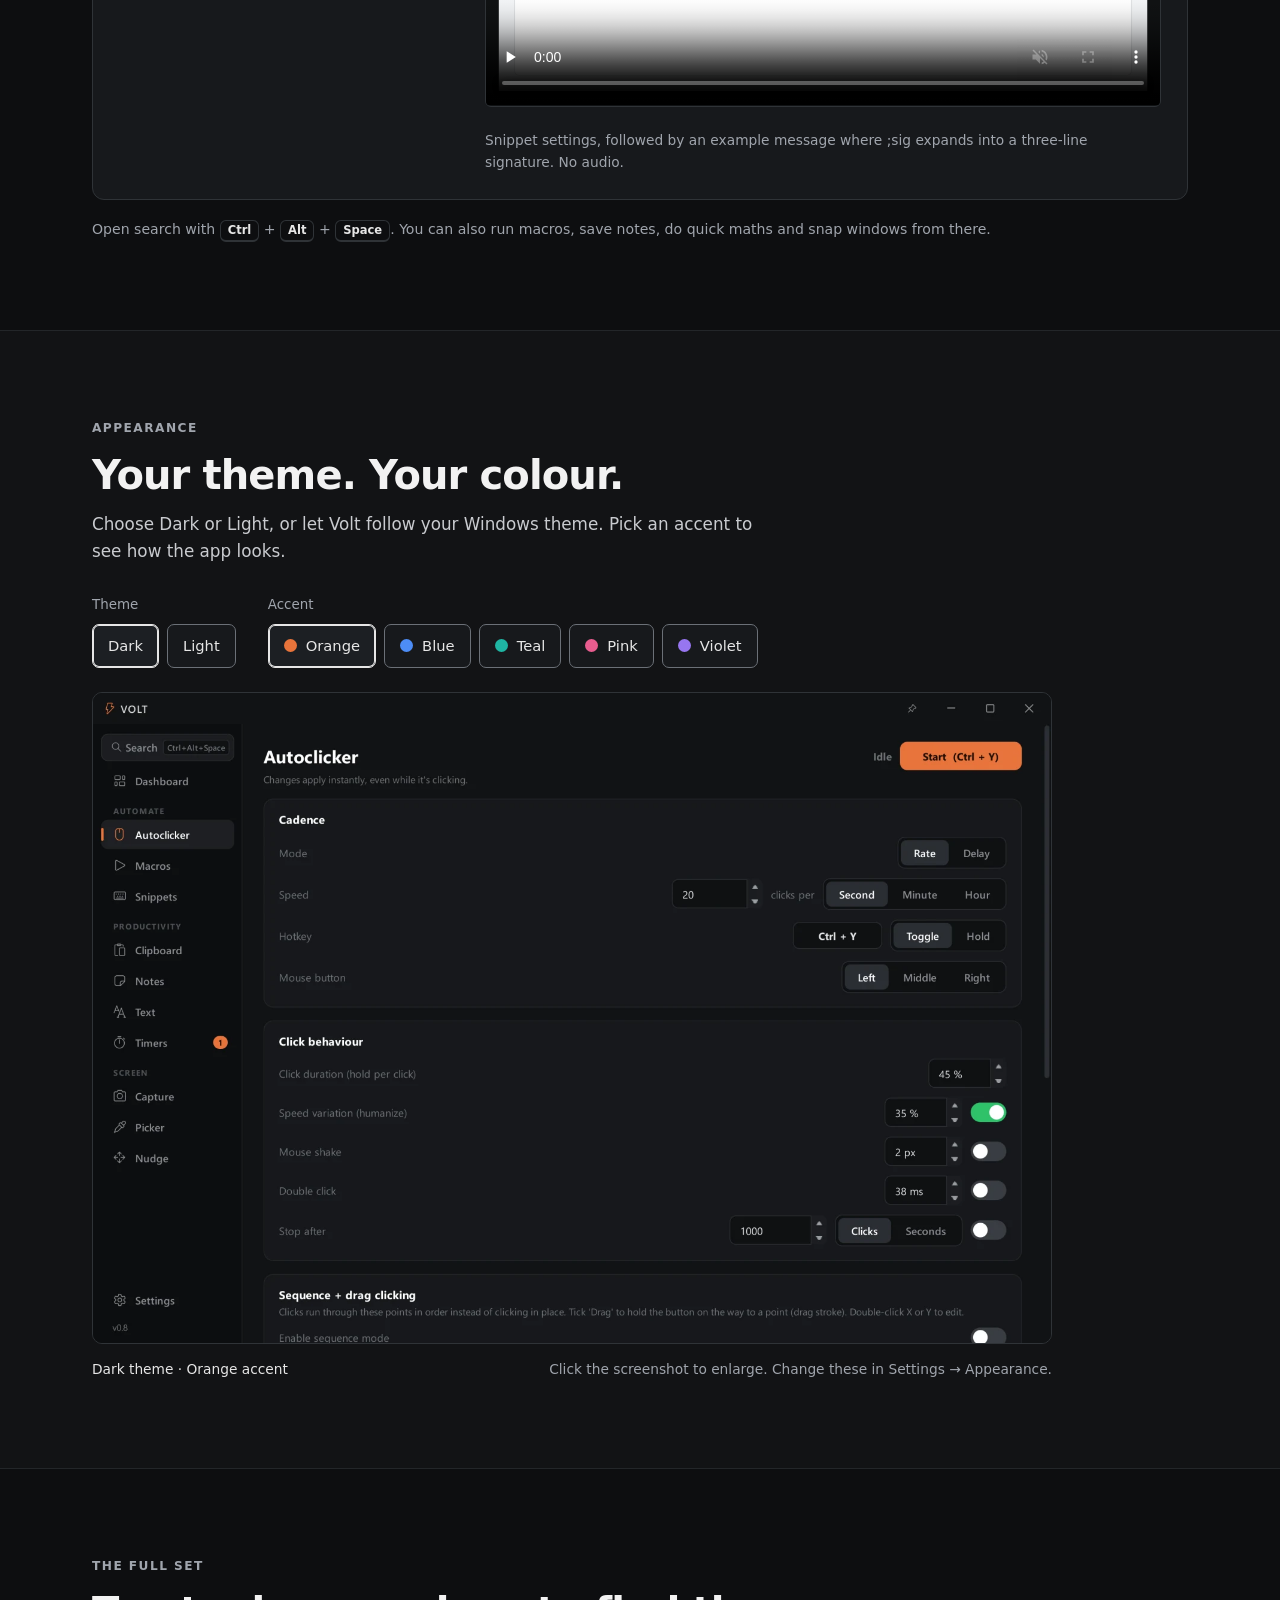
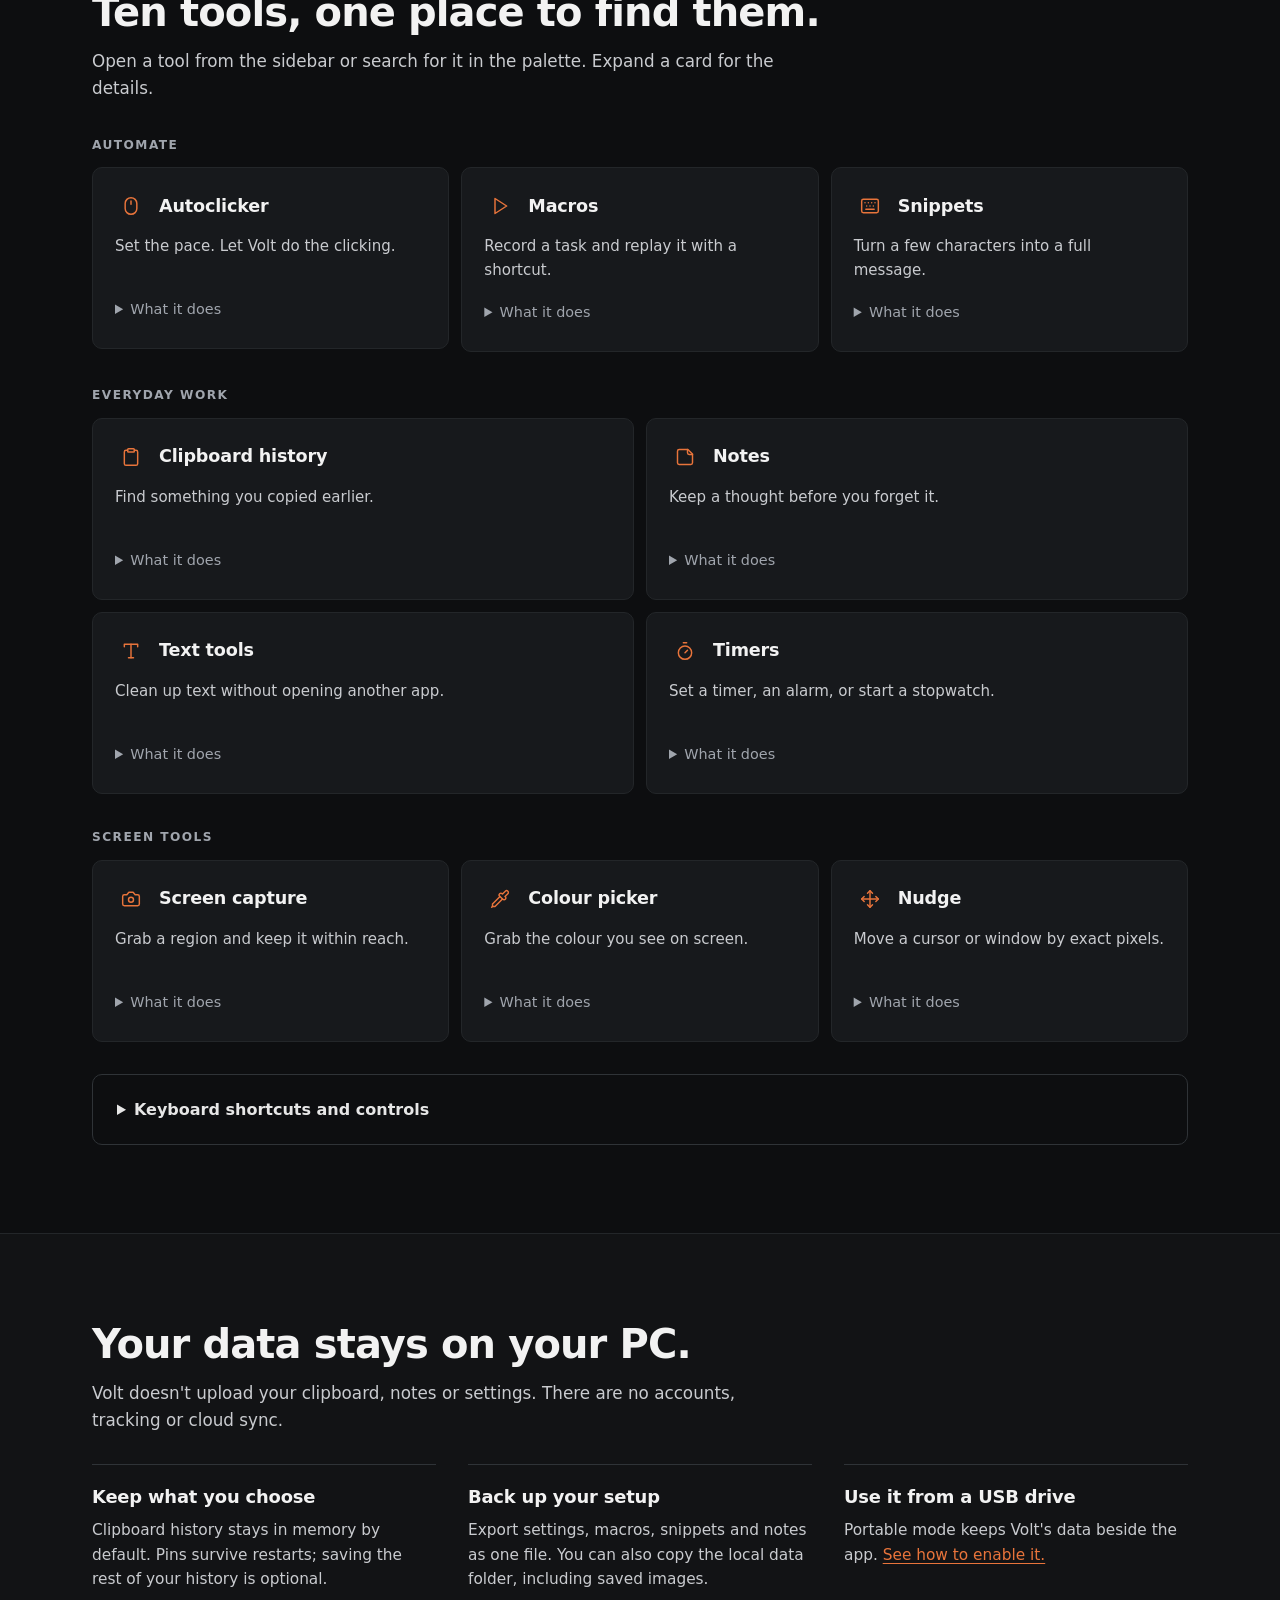
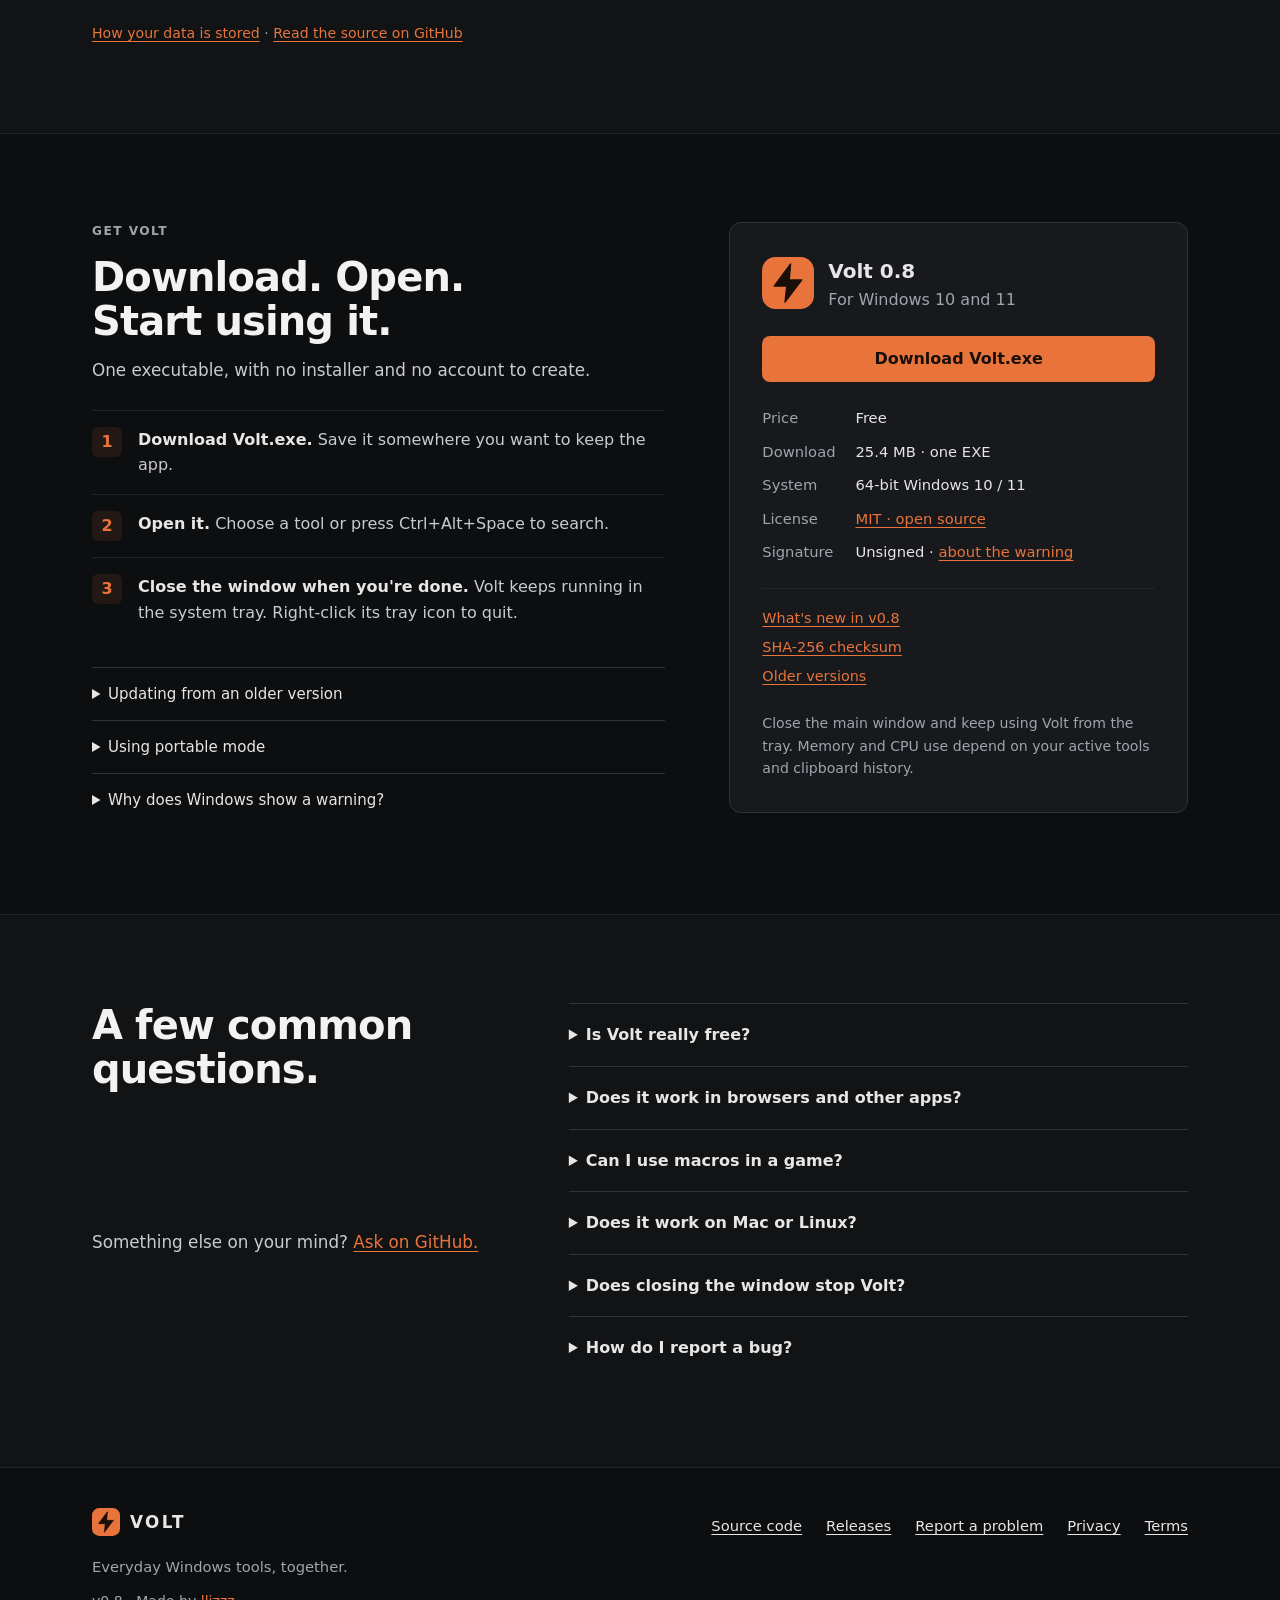
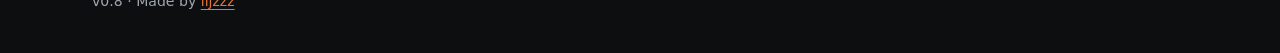
==== commit ea94ff9c: "Refresh Volt site with workflow demos and appearance previews" ====
--- a/index.html
+++ b/index.html
@@ -3,25 +3,25 @@
 <head>
 <meta charset="utf-8">
 <meta name="viewport" content="width=device-width, initial-scale=1, viewport-fit=cover">
-<meta http-equiv="Content-Security-Policy" content="default-src 'self'; img-src 'self' data:; style-src 'self'; script-src 'none'; object-src 'none'; base-uri 'self'; form-action 'none'; upgrade-insecure-requests">
+<meta http-equiv="Content-Security-Policy" content="default-src 'self'; img-src 'self' data:; media-src 'self'; style-src 'self'; script-src 'self'; object-src 'none'; base-uri 'self'; form-action 'none'; upgrade-insecure-requests">
 <meta name="referrer" content="strict-origin-when-cross-origin">
-<title>Volt for Windows</title>
-<meta name="description" content="Volt is a free, open source Windows app with an autoclicker, macro recorder, clipboard manager, text expander and six more small tools. It runs from the tray and never goes online.">
+<title>Volt · Autoclicker, macros and everyday Windows tools</title>
+<meta name="description" content="Automate clicks, expand text shortcuts, retrieve copied text and images, and capture your screen. Volt is a free, open source Windows app. No account or installer needed.">
 <meta name="theme-color" content="#0d0e10">
 <link rel="canonical" href="https://lljzzz.github.io/">
-<meta property="og:title" content="Volt: ten small tools for Windows in one app">
-<meta property="og:description" content="An autoclicker, macro recorder, clipboard manager and seven more tools for Windows. Free, open source, and it never goes online.">
+<meta property="og:title" content="Volt · Everyday Windows tools in one app">
+<meta property="og:description" content="Autoclicker, macros, text shortcuts, clipboard history and more. See Volt in action and try every theme and accent colour.">
 <meta property="og:type" content="website">
 <meta property="og:url" content="https://lljzzz.github.io/">
-<meta property="og:image" content="https://lljzzz.github.io/img/volt-icon-512.png">
-<meta property="og:image:alt" content="The Volt logo, a dark lightning bolt on an orange rounded square.">
+<meta property="og:image" content="https://lljzzz.github.io/img/appearance-dark-orange.webp">
+<meta property="og:image:alt" content="Volt's autoclicker in the dark theme with orange controls.">
 <link rel="icon" href="favicon.svg" type="image/svg+xml">
 <link rel="icon" href="favicon-32.png" type="image/png" sizes="32x32">
 <link rel="apple-touch-icon" href="apple-touch-icon.png">
 <link rel="stylesheet" href="styles.css">
+<script src="site.js" defer></script>
 </head>
 <body>
-
 <svg class="sprite" width="0" height="0" aria-hidden="true" focusable="false">
   <symbol id="i-mouse" viewBox="0 0 24 24"><rect x="5" y="2" width="14" height="20" rx="7"/><path d="M12 6v4"/></symbol>
   <symbol id="i-play" viewBox="0 0 24 24"><polygon points="6 3 20 12 6 21 6 3"/></symbol>
@@ -45,311 +45,121 @@
   <symbol id="i-layout" viewBox="0 0 24 24"><rect width="18" height="18" x="3" y="3" rx="2"/><path d="M12 3v18"/><path d="M3 12h9"/></symbol>
   <symbol id="i-shield" viewBox="0 0 24 24"><path d="M20 13c0 5-3.5 7.5-7.66 8.95a1 1 0 0 1-.67-.01C7.5 20.5 4 18 4 13V6a1 1 0 0 1 1-1c2 0 4.5-1.2 6.24-2.72a1.17 1.17 0 0 1 1.52 0C14.51 3.81 17 5 19 5a1 1 0 0 1 1 1z"/></symbol>
 </svg>
-
 <a class="skip" href="#main">Skip to content</a>
-
-<header class="site-header">
-  <div class="wrap">
-    <a class="brand" href="#top" aria-label="Volt home"><img src="favicon.svg" alt="" width="28" height="28">VOLT</a>
-    <nav class="nav" aria-label="Main">
-      <a href="#tools">Features</a>
-      <a href="#hotkeys">Hotkeys</a>
-      <a href="#download">Download</a>
-      <a href="#faq">FAQ</a>
-    </nav>
-    <a class="btn btn-primary btn-sm" href="#download"><svg class="icon" aria-hidden="true"><use href="#i-download"/></svg>Download for Windows</a>
-  </div>
-</header>
-
+<header class="site-header"><div class="wrap">
+  <a class="brand" href="#top" aria-label="Volt home"><img src="favicon.svg" alt="" width="28" height="28">VOLT</a>
+  <nav class="nav" aria-label="Main"><a href="#demos">See it work</a><a href="#appearance">Appearance</a><a href="#tools">Tools</a><a href="#faq">FAQ</a></nav>
+  <a class="btn btn-primary btn-sm" href="#download">Download</a>
+</div></header>
 <main id="main" tabindex="-1">
-
-  <section class="hero" id="top">
-    <div class="wrap hero-grid">
+  <section class="hero" id="top"><div class="wrap">
+    <div class="hero-grid">
       <div class="hero-copy">
-        <h1><span class="wordmark">VOLT</span><span class="tagline">Ten small Windows tools in one app.</span></h1>
-        <p class="lede">An autoclicker, macros, a text expander, clipboard history, screenshots and five more. It sits in the tray and you use it through hotkeys or a quick search palette. Free, open source, and it never goes online.</p>
-        <div class="hero-actions">
-          <a class="btn btn-primary" href="#download"><svg class="icon" aria-hidden="true"><use href="#i-download"/></svg>Download for Windows</a>
-          <a class="btn btn-ghost" href="#tools">See every tool</a>
-        </div>
-        <p class="hero-meta">Windows 10 and 11, 64-bit · about 26 MB · no installer</p>
-        <p class="hero-new">New in 0.8: images in clipboard history, a light theme and a round of bug fixes. <a href="https://github.com/lljzzz/volt/releases/latest">Release notes</a></p>
+        <p class="eyebrow">Free &amp; open source · Windows 10 / 11</p>
+        <h1>Autoclicker, macros,<br> clipboard history.<br> <span>All in one app.</span></h1>
+        <p class="lede">Automate repeated clicks, turn shortcuts into full messages, and find text or images you copied earlier. Volt keeps your everyday tools together.</p>
+        <div class="hero-actions"><a class="btn btn-primary" href="https://github.com/lljzzz/volt/releases/latest/download/Volt.exe">Download Volt.exe</a><a class="btn btn-ghost" href="#demos">See it work</a></div>
+        <p class="hero-meta">v0.8 · 25.4 MB · 64-bit Windows · no installer</p>
+        <p class="hero-note">No account required. Your clipboard history, notes and settings stay on your PC.</p>
       </div>
-
-      <div class="hero-visual">
-        <svg class="bolt-art" viewBox="4.6 2.2 14.8 19.6" aria-hidden="true" focusable="false">
-          <path class="bolt-fill" d="M13.2 3.2 5.6 13.4h5.8l-.8 7.4 7.8-10.2h-5.8z"/>
-          <path class="bolt-echo" d="M13.2 3.2 5.6 13.4h5.8l-.8 7.4 7.8-10.2h-5.8z" transform="translate(.5 .5)"/>
-          <path class="bolt-line" d="M13.2 3.2 5.6 13.4h5.8l-.8 7.4 7.8-10.2h-5.8z" pathLength="1"/>
-        </svg>
-        <div class="stack">
-          <div class="window win-back">
-            <img src="img/dashboard.webp" width="2000" height="990" fetchpriority="high"
-              alt="The Volt Dashboard: a sidebar with a Search button and every tool, status cards for the autoclicker, macros, snippets, clipboard, timers and notes, and a Quick controls panel with one switch per tool's hotkeys.">
-          </div>
-          <img class="win-front" src="img/palette.webp" width="1240" height="940"
-            alt="The quick palette open with the search text cl, listing recent clipboard items and clipboard transforms like UPPER, lower and Title case.">
-        </div>
-        <p class="stage-caption"><span class="keys"><kbd>Ctrl</kbd><span class="plus">+</span><kbd>Alt</kbd><span class="plus">+</span><kbd>Space</kbd></span> opens the palette over any app.</p>
-      </div>
-    </div>
-  </section>
-
-  <section class="section band" id="lightweight" aria-labelledby="perf-title">
-    <div class="wrap perf">
-      <div class="section-head">
-        <h2 id="perf-title">Quiet in the background</h2>
-        <p>Volt does nothing until you press one of its hotkeys. The autoclicker and macros switch on a precise timer while they run and switch it off again when they stop.</p>
-      </div>
-      <div>
-        <div class="table-wrap" role="region" aria-labelledby="perf-caption" tabindex="0">
-          <table>
-            <caption id="perf-caption" class="visually-hidden">Volt 0.8 resource use</caption>
-            <tbody>
-              <tr><th scope="row">CPU<span class="sub">Idle in the tray</span></th><td>0%</td></tr>
-              <tr><th scope="row">Memory<span class="sub">Idle in the tray</span></th><td>about 50 MB</td></tr>
-              <tr><th scope="row">Download<span class="sub">One portable exe</span></th><td>26 MB</td></tr>
-            </tbody>
-          </table>
-        </div>
-        <p class="note">Measured on Volt 0.8 with Task Manager's Memory column, over 15 seconds of idle.</p>
-      </div>
-    </div>
-  </section>
-
-  <section class="section" id="palette" aria-labelledby="palette-title">
-    <div class="wrap palette-grid">
-      <div>
-        <div class="section-head">
-          <h2 id="palette-title">One hotkey for everything</h2>
-          <p>Press <span class="keys"><kbd>Ctrl</kbd><span class="plus">+</span><kbd>Alt</kbd><span class="plus">+</span><kbd>Space</kbd></span> in any app, type a few letters, press Enter.</p>
-        </div>
-        <ul class="uses">
-          <li><svg class="icon" aria-hidden="true"><use href="#i-play"/></svg><span>Run a macro</span></li>
-          <li><svg class="icon" aria-hidden="true"><use href="#i-clipboard"/></svg><span>Paste a snippet or an old clipboard item into the app you're in</span></li>
-          <li><svg class="icon" aria-hidden="true"><use href="#i-timer"/></svg><span>Start a timer or take a screenshot</span></li>
-          <li><svg class="icon" aria-hidden="true"><use href="#i-layout"/></svg><span>Snap a window to a half, a quarter or the center</span></li>
-          <li><svg class="icon" aria-hidden="true"><use href="#i-calc"/></svg><span>Do quick math, or type <code>note: buy milk</code> to save a note</span></li>
-        </ul>
-      </div>
-      <figure class="palette-figure">
-        <img src="img/palette-calculator.webp" width="1240" height="214" loading="lazy"
-          alt="The palette with (1299 * 0.24) / 12 typed in and the result 25.98 ready to paste.">
-        <ul class="key-hints" aria-label="Palette keys">
-          <li><kbd>↑</kbd><kbd>↓</kbd> navigate</li>
-          <li><kbd>Enter</kbd> run or paste</li>
-          <li><span class="keys"><kbd>Shift</kbd><span class="plus">+</span><kbd>Enter</kbd></span> copy</li>
-          <li><kbd>Esc</kbd> close</li>
-        </ul>
+      <figure class="hero-preview">
+        <a href="img/appearance-dark-orange.webp" data-zoom data-caption="Volt 0.8 · Dark theme, Orange accent" aria-label="Enlarge the Volt app screenshot"><img src="img/appearance-dark-orange.webp" width="1600" height="1085" fetchpriority="high" alt="The Volt autoclicker with a sidebar of tools, rate controls, a Start button and click behaviour settings."></a>
+        <figcaption>Volt 0.8, dark theme. <a href="#appearance">Try the other colours below.</a></figcaption>
       </figure>
     </div>
-  </section>
-
-  <section class="section section-rule" id="tools" aria-labelledby="tools-title">
-    <div class="wrap">
-      <div class="section-head">
-        <h2 id="tools-title">What's inside</h2>
-        <p>Ten tools, grouped the same way as in the app.</p>
-      </div>
-
-      <nav class="index" aria-label="Tools in Volt">
-      <div class="index-group">
-        <p class="group-label" id="ix-automate">Automate</p>
-        <ul aria-labelledby="ix-automate">
-        <li><a href="#autoclicker"><svg class="icon" aria-hidden="true"><use href="#i-mouse"/></svg>Autoclicker</a></li>
-        <li><a href="#macros"><svg class="icon" aria-hidden="true"><use href="#i-play"/></svg>Macros</a></li>
-        <li><a href="#snippets"><svg class="icon" aria-hidden="true"><use href="#i-keyboard"/></svg>Snippets</a></li>
-        </ul>
-      </div>
-      <div class="index-group">
-        <p class="group-label" id="ix-productivity">Productivity</p>
-        <ul aria-labelledby="ix-productivity">
-        <li><a href="#clipboard"><svg class="icon" aria-hidden="true"><use href="#i-clipboard"/></svg>Clipboard history</a></li>
-        <li><a href="#notes"><svg class="icon" aria-hidden="true"><use href="#i-note"/></svg>Notes</a></li>
-        <li><a href="#text-tools"><svg class="icon" aria-hidden="true"><use href="#i-type"/></svg>Text tools</a></li>
-        <li><a href="#timers"><svg class="icon" aria-hidden="true"><use href="#i-timer"/></svg>Timers</a></li>
-        </ul>
-      </div>
-      <div class="index-group">
-        <p class="group-label" id="ix-screen">Screen</p>
-        <ul aria-labelledby="ix-screen">
-        <li><a href="#capture"><svg class="icon" aria-hidden="true"><use href="#i-camera"/></svg>Screen capture</a></li>
-        <li><a href="#picker"><svg class="icon" aria-hidden="true"><use href="#i-pipette"/></svg>Color picker</a></li>
-        <li><a href="#nudge"><svg class="icon" aria-hidden="true"><use href="#i-move"/></svg>Nudge</a></li>
-        </ul>
-      </div>
-      </nav>
-
-      <section class="group" aria-labelledby="g-automate">
-        <div class="group-head"><h3 class="group-label" id="g-automate">Automate</h3></div>
-        <div class="features">
-
-          <article class="feature" id="autoclicker" aria-labelledby="t-autoclicker">
-            <div class="feature-copy">
-              <div class="tool-title"><span class="tool-icon"><svg class="icon" aria-hidden="true"><use href="#i-mouse"/></svg></span><h4 id="t-autoclicker">Autoclicker</h4></div>
-              <p class="lede">Clicks at any rate you set, in place or through a list of points.</p>
-              <ul class="facts">
-                <li>Clicks per second, minute or hour, or an exact interval.</li>
-                <li>Humanized timing that varies each click while the average stays on target.</li>
-                <li><strong>Sequences:</strong> mark points with <kbd>F7</kbd>, finish with <kbd>F8</kbd>, and Volt clicks or drags through them in order.</li>
-                <li><strong>Failsafes:</strong> only click in a chosen window, or stop when focus changes.</li>
-              </ul>
-              <p class="hotkey-line">Toggle with <span class="keys"><kbd>Ctrl</kbd><span class="plus">+</span><kbd>Y</kbd></span>, or hold to click.</p>
-            </div>
-            <figure class="feature-shot">
-              <div class="window shot"><img src="img/autoclicker.webp" width="1400" height="947" loading="lazy"
-                alt="Volt's Autoclicker page set to 25 clicks per second with Ctrl+Y as the hotkey, speed variation switched on, and options for mouse shake, double click and stop after 1000 clicks."></div>
-            </figure>
-          </article>
-
-          <article class="feature flip" id="macros" aria-labelledby="t-macros">
-            <div class="feature-copy">
-              <div class="tool-title"><span class="tool-icon"><svg class="icon" aria-hidden="true"><use href="#i-play"/></svg></span><h4 id="t-macros">Macros</h4></div>
-              <p class="lede">Record keyboard and mouse input, edit it step by step, replay it with a hotkey.</p>
-              <ul class="facts">
-                <li>Change delays, keys and positions, or reorder steps after recording.</li>
-                <li>Repeat, loop, or play at 0.1x to 10x speed.</li>
-                <li>Keys are sent as hardware scan codes, so they work in many games.</li>
-                <li>Stopping a macro always releases every key it was holding.</li>
-              </ul>
-            </div>
-            <figure class="feature-shot">
-              <div class="window shot"><img src="img/macros.webp" width="1400" height="1045" loading="lazy"
-                alt="Volt's Macros page with three saved macros and the editor open on one called Walk loop, triggered by F6, showing steps like Key down W, Wait 180 ms, Key up W."></div>
-            </figure>
-          </article>
-
-          <article class="feature" id="snippets" aria-labelledby="t-snippets">
-            <div class="feature-copy">
-              <div class="tool-title"><span class="tool-icon"><svg class="icon" aria-hidden="true"><use href="#i-keyboard"/></svg></span><h4 id="t-snippets">Snippets</h4></div>
-              <p class="lede">Type a short trigger anywhere and Volt replaces it with the full text.</p>
-              <dl class="example">
-                <dt>You type</dt><dd><code>;addr</code></dd>
-                <dt>You get</dt><dd>your full address</dd>
-              </dl>
-              <ul class="facts">
-                <li>Placeholders for <code>{date}</code>, <code>{time}</code>, <code>{clipboard}</code> and where the cursor lands.</li>
-                <li>Multi-line snippets are pasted, not typed, so chat apps don't send half a message.</li>
-                <li>Works with international keyboards, including AltGr characters.</li>
-              </ul>
-            </div>
-            <figure class="feature-shot">
-              <div class="window shot"><img src="img/snippets.webp" width="1400" height="1045" loading="lazy"
-                alt="Volt's Snippets page listing triggers such as ;date, ;time, ;clip, ;shrug and ;sig, with the editor showing ;date expanding to today's date."></div>
-            </figure>
-          </article>
-        </div>
-      </section>
-
-      <section class="group" aria-labelledby="g-productivity">
-        <div class="group-head"><h3 class="group-label" id="g-productivity">Productivity</h3></div>
-        <div class="features">
-          <article class="feature flip" id="clipboard" aria-labelledby="t-clipboard">
-            <div class="feature-copy">
-              <div class="tool-title"><span class="tool-icon"><svg class="icon" aria-hidden="true"><use href="#i-clipboard"/></svg></span><h4 id="t-clipboard">Clipboard history</h4></div>
-              <p class="lede">Everything you copy, text and images, searchable, with pins for the things you paste often.</p>
-              <ul class="facts">
-                <li>Pins survive restarts. Optional history saving keeps text and unpinned images up to 12 MB each.</li>
-                <li>Copied images and screenshots show up with thumbnails. Save one as a PNG or float it on top of your other windows.</li>
-                <li>Skips copies that password managers mark as private.</li>
-                <li>Copy text as UPPER, camelCase, Base64, pretty JSON and 21 more formats.</li>
-              </ul>
-              <p class="hotkey-line"><span class="keys"><kbd>Ctrl</kbd><span class="plus">+</span><kbd>Shift</kbd><span class="plus">+</span><kbd>V</kbd></span> pastes as plain text.</p>
-            </div>
-            <figure class="feature-shot">
-              <div class="window shot light"><img src="img/clipboard-light.webp" width="1400" height="758" loading="lazy"
-                alt="Volt's Clipboard page in the light theme, with a copied chart selected and shown in the preview, text entries below it, a pinned color code and buttons to copy, pin, delete, save as PNG or float the image."></div>
-              <figcaption>Image history and the light theme, both new in 0.8.</figcaption>
-            </figure>
-          </article>
-        </div>
-
-        <div class="cards three">
-          <article class="card" id="notes" aria-labelledby="t-notes">
-            <div class="tool-title"><span class="tool-icon"><svg class="icon" aria-hidden="true"><use href="#i-note"/></svg></span><h4 id="t-notes">Notes</h4></div>
-            <p>Plain-text notes that save as you type. The first line is the title. Type <code>note: buy milk</code> in the palette to add one.</p>
-          </article>
-          <article class="card" id="text-tools" aria-labelledby="t-text">
-            <div class="tool-title"><span class="tool-icon"><svg class="icon" aria-hidden="true"><use href="#i-type"/></svg></span><h4 id="t-text">Text tools</h4></div>
-            <p>Change case, sort lines, encode Base64 or URLs, format JSON and hash text. Also makes UUIDs, timestamps and strong passwords.</p>
-          </article>
-          <article class="card" id="timers" aria-labelledby="t-timers">
-            <div class="tool-title"><span class="tool-icon"><svg class="icon" aria-hidden="true"><use href="#i-timer"/></svg></span><h4 id="t-timers">Timers</h4></div>
-            <p>Presets, durations like <code>1h30</code>, or an alarm at a set time. You get a notification and a beep, even with the window closed. Stopwatch included.</p>
-          </article>
-        </div>
-      </section>
-
-      <section class="group" aria-labelledby="g-screen">
-        <div class="group-head"><h3 class="group-label" id="g-screen">Screen</h3></div>
-        <div class="features">
-          <article class="feature" id="capture" aria-labelledby="t-capture">
-            <div class="feature-copy">
-              <div class="tool-title"><span class="tool-icon"><svg class="icon" aria-hidden="true"><use href="#i-camera"/></svg></span><h4 id="t-capture">Screen capture</h4></div>
-              <p class="lede">Freeze the screen, drag a region, and the shot is on your clipboard and saved as a PNG.</p>
-              <ul class="facts">
-                <li>Full screen and 3-second delay captures too.</li>
-                <li>Pin a capture on top of everything to use as a reference.</li>
-                <li>Correct on multiple monitors and scaled displays.</li>
-              </ul>
-              <p class="hotkey-line"><span class="keys"><kbd>Ctrl</kbd><span class="plus">+</span><kbd>Shift</kbd><span class="plus">+</span><kbd>X</kbd></span> from anywhere.</p>
-            </div>
-            <figure class="feature-shot">
-              <div class="window shot"><img src="img/capture.webp" width="1400" height="943" loading="lazy"
-                alt="Volt's Screen capture page with buttons for region, full screen, delayed and pinned captures, the Ctrl+Shift+X hotkey, save settings and recent capture thumbnails."></div>
-            </figure>
-          </article>
-        </div>
-
-        <div class="cards two">
-          <article class="card" id="picker" aria-labelledby="t-picker">
-            <div class="tool-title"><span class="tool-icon"><svg class="icon" aria-hidden="true"><use href="#i-pipette"/></svg></span><h4 id="t-picker">Color picker</h4></div>
-            <p>Pick any color on screen with a pixel magnifier and copy it as HEX, RGB or HSL.</p>
-            <p class="hotkey-line"><span class="keys"><kbd>Ctrl</kbd><span class="plus">+</span><kbd>Alt</kbd><span class="plus">+</span><kbd>C</kbd></span></p>
-          </article>
-          <article class="card" id="nudge" aria-labelledby="t-nudge">
-            <div class="tool-title"><span class="tool-icon"><svg class="icon" aria-hidden="true"><use href="#i-move"/></svg></span><h4 id="t-nudge">Nudge</h4></div>
-            <p>Move the cursor or the active window by exact pixel steps from the keyboard, jump to saved spots, and snap windows to halves or quarters.</p>
-            <p class="hotkey-line"><span class="keys"><kbd>Ctrl</kbd><span class="plus">+</span><kbd>Alt</kbd><span class="plus">+</span><kbd>Arrows</kbd></span> cursor · <span class="keys"><kbd>Win</kbd><span class="plus">+</span><kbd>Alt</kbd><span class="plus">+</span><kbd>Arrows</kbd></span> window</p>
-          </article>
-        </div>
-      </section>
-    </div>
-  </section>
-
-  <section class="section band" id="local" aria-labelledby="local-title">
-    <div class="wrap">
-      <div class="section-head">
-        <h2 id="local-title">Your stuff stays on your PC</h2>
-        <p>Volt sees what you copy and type: your clipboard, your notes, snippets with your address in them. None of it ever leaves your computer.</p>
-      </div>
-      <div class="points">
-        <div class="point"><svg class="icon" aria-hidden="true"><use href="#i-folder"/></svg><h3>Files you can open</h3><p>Settings and text are saved as JSON in <code>%APPDATA%\Volt</code>. Pinned and remembered images are PNGs. Read, back up or delete your files.</p></div>
-        <div class="point"><svg class="icon" aria-hidden="true"><use href="#i-wifi-off"/></svg><h3>Nothing to send it with</h3><p>Volt has no network code. No telemetry, no update checks.</p></div>
-        <div class="point"><svg class="icon" aria-hidden="true"><use href="#i-user-x"/></svg><h3>No account</h3><p>Nothing to sign up for, nothing to log in to.</p></div>
-        <div class="point"><svg class="icon" aria-hidden="true"><use href="#i-usb"/></svg><h3>Take it with you</h3><p>Put an empty file named <code>portable</code> next to <code>Volt.exe</code> and everything lives in one folder. Great for a USB stick.</p></div>
-        <div class="point"><svg class="icon" aria-hidden="true"><use href="#i-archive"/></svg><h3>One-file backup</h3><p>Export and import your settings, macros, snippets and notes as a single file.</p></div>
-        <div class="point"><svg class="icon" aria-hidden="true"><use href="#i-code"/></svg><h3>Check for yourself</h3><p>The code is open source under the MIT license, so you don't have to take anyone's word for it. <a href="https://github.com/lljzzz/volt">Read the source on GitHub</a>.</p></div>
-      </div>
-    </div>
-  </section>
-
-  <section class="section" id="hotkeys" aria-labelledby="hotkeys-title">
-    <div class="wrap control">
-      <div>
-        <div class="section-head">
-          <h2 id="hotkeys-title">Hotkeys</h2>
-          <p>All of them can be changed, and none of them leak into the app you're using.</p>
-        </div>
-        <ul class="control-list">
-          <li><strong>Panic key</strong><p><span class="keys"><kbd>Ctrl</kbd><span class="plus">+</span><kbd>Shift</kbd><span class="plus">+</span><kbd>M</kbd></span> stops every clicker and macro instantly.</p></li>
-          <li><strong>No clashes</strong><p>Conflicting hotkeys are flagged as you set them.</p></li>
-          <li><strong>Per-tool switches</strong><p>Turn any tool's hotkeys off from the Dashboard without losing its settings.</p></li>
-          <li><strong>Running indicator</strong><p>The tray icon turns <span class="running">green</span> while something is running.</p></li>
-        </ul>
-      </div>
-      <div class="table-wrap flush" role="region" aria-labelledby="hotkeys-caption" tabindex="0">
-        <table class="hotkeys">
+    <p class="release-line"><span class="release-label">New in 0.8</span> Clipboard images, a light theme and five accent colours. <a href="https://github.com/lljzzz/volt/releases/tag/v0.8">Release notes <span aria-hidden="true">↗</span></a></p>
+  </div></section>
+
+  <section class="section band" id="demos" aria-labelledby="demos-title"><div class="wrap">
+    <div class="section-head"><p class="eyebrow">A few things you can do</p><h2 id="demos-title">See what happens after the shortcut.</h2><p>Three short demos using Volt, with example text and images. Pick one and press play.</p></div>
+    <div class="demo-tabs" role="group" aria-label="Choose a demo" hidden>
+      <button type="button" aria-pressed="true" aria-controls="demo-snippets" data-demo="snippets">01 <span>Expand a snippet</span></button>
+      <button type="button" aria-pressed="false" aria-controls="demo-clipboard" data-demo="clipboard">02 <span>Find a copied image</span></button>
+      <button type="button" aria-pressed="false" aria-controls="demo-timer" data-demo="timer">03 <span>Start a timer</span></button>
+    </div>
+    <div class="demo-stage"><figure class="demo-panel" id="demo-snippets" aria-labelledby="demo-title-snippets">
+      <div class="demo-heading"><h3 id="demo-title-snippets">A signature in four characters</h3><p>Save a signature as ;sig, then type the trigger in a message. Volt replaces it with the full text, including line breaks.</p></div>
+      <video controls muted playsinline preload="none" width="1280" height="920" poster="img/demo-snippets.webp" aria-label="Snippet settings, followed by an example message where ;sig expands into a three-line signature.">
+        <source src="media/demo-snippets.mp4" type="video/mp4">
+        <p><a href="media/demo-snippets.mp4">Watch the snippets demo</a>.</p>
+      </video>
+      <figcaption>Snippet settings, followed by an example message where ;sig expands into a three-line signature. No audio.</figcaption>
+    </figure><figure class="demo-panel" id="demo-clipboard" aria-labelledby="demo-title-clipboard">
+      <div class="demo-heading"><h3 id="demo-title-clipboard">Get back an image you copied</h3><p>Copying a new message doesn't have to lose the image before it. Find the earlier image, copy it back, and use it in a document.</p></div>
+      <video controls muted playsinline preload="none" width="1280" height="920" poster="img/demo-clipboard.webp" aria-label="Clipboard history filtered to images, with an earlier chart selected, copied and inserted into an example document.">
+        <source src="media/demo-clipboard.mp4" type="video/mp4">
+        <p><a href="media/demo-clipboard.mp4">Watch the clipboard demo</a>.</p>
+      </video>
+      <figcaption>Clipboard history filtered to images, with an earlier chart selected, copied and inserted into an example document. No audio.</figcaption>
+    </figure><figure class="demo-panel" id="demo-timer" aria-labelledby="demo-title-timer">
+      <div class="demo-heading"><h3 id="demo-title-timer">Start a timer from the keyboard</h3><p>Press Ctrl+Alt+Space, type timer 10m, and press Enter. The timer runs while you get on with something else.</p></div>
+      <video controls muted playsinline preload="none" width="1280" height="920" poster="img/demo-timer.webp" aria-label="The palette searches for timer 10m, then the Timers page shows the newly started ten-minute timer.">
+        <source src="media/demo-timer.mp4" type="video/mp4">
+        <p><a href="media/demo-timer.mp4">Watch the timer demo</a>.</p>
+      </video>
+      <figcaption>The palette searches for timer 10m, then the Timers page shows the newly started ten-minute timer. No audio.</figcaption>
+    </figure></div>
+    <p class="note">Open search with <kbd>Ctrl</kbd> + <kbd>Alt</kbd> + <kbd>Space</kbd>. You can also run macros, save notes, do quick maths and snap windows from there.</p>
+  </div></section>
+
+  <section class="section" id="appearance" aria-labelledby="appearance-title"><div class="wrap">
+    <div class="section-head"><p class="eyebrow">Appearance</p><h2 id="appearance-title">Your theme. Your colour.</h2><p>Choose Dark or Light, or let Volt follow your Windows theme. Pick an accent to see how the app looks.</p></div>
+    <div class="appearance-controls" hidden>
+      <fieldset><legend>Theme</legend><div class="choices theme-choices">
+        <label><input type="radio" name="theme" value="dark" checked><span>Dark</span></label>
+        <label><input type="radio" name="theme" value="light"><span>Light</span></label>
+      </div></fieldset>
+      <fieldset><legend>Accent</legend><div class="choices accent-choices">
+        <label><input type="radio" name="accent" value="orange" checked><span><i class="swatch orange" aria-hidden="true"></i>Orange</span></label>
+        <label><input type="radio" name="accent" value="blue"><span><i class="swatch blue" aria-hidden="true"></i>Blue</span></label>
+        <label><input type="radio" name="accent" value="teal"><span><i class="swatch teal" aria-hidden="true"></i>Teal</span></label>
+        <label><input type="radio" name="accent" value="pink"><span><i class="swatch pink" aria-hidden="true"></i>Pink</span></label>
+        <label><input type="radio" name="accent" value="violet"><span><i class="swatch violet" aria-hidden="true"></i>Violet</span></label>
+      </div></fieldset>
+    </div>
+    <figure class="appearance-preview">
+      <a id="appearance-link" href="img/appearance-dark-orange.webp" data-zoom data-caption="Volt 0.8 · Dark theme, Orange accent" aria-label="Enlarge the selected appearance screenshot"><img id="appearance-image" src="img/appearance-dark-orange.webp" width="1600" height="1085" loading="lazy" decoding="async" alt="Volt's autoclicker in the Dark theme with the Orange accent."></a>
+      <figcaption><span id="appearance-caption" role="status" aria-live="polite">Dark theme · Orange accent</span><span>Click the screenshot to enlarge. Change these in Settings → Appearance.</span></figcaption>
+    </figure>
+    <noscript><p class="note"><a href="img/accents.webp">View all five accents in both themes</a>.</p></noscript>
+  </div></section>
+
+  <section class="section band" id="tools" aria-labelledby="tools-title"><div class="wrap">
+    <div class="section-head"><p class="eyebrow">The full set</p><h2 id="tools-title">Ten tools, one place to find them.</h2><p>Open a tool from the sidebar or search for it in the palette. Expand a card for the details.</p></div>
+    <div class="tool-group"><p class="group-label">Automate</p><div class="tool-grid"><article class="tool-card" id="autoclicker">
+          <div class="tool-title"><span class="tool-icon"><svg class="icon" aria-hidden="true"><use href="#i-mouse"/></svg></span><h3>Autoclicker</h3></div>
+          <p>Set the pace. Let Volt do the clicking.</p><details><summary>What it does</summary><p>Choose a rate, repeat a sequence of points, or drag between them. Set a stopping point and limit clicking to a chosen window.</p><a class="shot-link" data-zoom href="img/autoclicker.webp" data-caption="Autoclicker in Volt 0.8">View screenshot <span aria-hidden="true">↗</span></a></details>
+        </article><article class="tool-card" id="macros">
+          <div class="tool-title"><span class="tool-icon"><svg class="icon" aria-hidden="true"><use href="#i-play"/></svg></span><h3>Macros</h3></div>
+          <p>Record a task and replay it with a shortcut.</p><details><summary>What it does</summary><p>Record keyboard and mouse input, adjust individual steps, and change the speed or repeat count.</p><a class="shot-link" data-zoom href="img/macros.webp" data-caption="Macros in Volt 0.8">View screenshot <span aria-hidden="true">↗</span></a></details>
+        </article><article class="tool-card" id="snippets">
+          <div class="tool-title"><span class="tool-icon"><svg class="icon" aria-hidden="true"><use href="#i-keyboard"/></svg></span><h3>Snippets</h3></div>
+          <p>Turn a few characters into a full message.</p><details><summary>What it does</summary><p>Save signatures, addresses and replies. Add the date, time or clipboard text with placeholders.</p><a class="shot-link" data-zoom href="img/snippets.webp" data-caption="Snippets in Volt 0.8">View screenshot <span aria-hidden="true">↗</span></a></details>
+        </article></div></div><div class="tool-group"><p class="group-label">Everyday work</p><div class="tool-grid"><article class="tool-card" id="clipboard">
+          <div class="tool-title"><span class="tool-icon"><svg class="icon" aria-hidden="true"><use href="#i-clipboard"/></svg></span><h3>Clipboard history</h3></div>
+          <p>Find something you copied earlier.</p><details><summary>What it does</summary><p>Search text and images, preview them, and copy them back. Pin the things you use often. Images can also be saved or floated on screen.</p><a class="shot-link" data-zoom href="img/clipboard-light.webp" data-caption="Clipboard history in Volt 0.8">View screenshot <span aria-hidden="true">↗</span></a></details>
+        </article><article class="tool-card" id="notes">
+          <div class="tool-title"><span class="tool-icon"><svg class="icon" aria-hidden="true"><use href="#i-note"/></svg></span><h3>Notes</h3></div>
+          <p>Keep a thought before you forget it.</p><details><summary>What it does</summary><p>Notes save as you type. Search or pin them, or add one from the palette with note: buy milk.</p></details>
+        </article><article class="tool-card" id="text-tools">
+          <div class="tool-title"><span class="tool-icon"><svg class="icon" aria-hidden="true"><use href="#i-type"/></svg></span><h3>Text tools</h3></div>
+          <p>Clean up text without opening another app.</p><details><summary>What it does</summary><p>Change case, sort lines, format JSON, encode Base64, or generate a UUID, timestamp or password.</p></details>
+        </article><article class="tool-card" id="timers">
+          <div class="tool-title"><span class="tool-icon"><svg class="icon" aria-hidden="true"><use href="#i-timer"/></svg></span><h3>Timers</h3></div>
+          <p>Set a timer, an alarm, or start a stopwatch.</p><details><summary>What it does</summary><p>Use a preset or enter a duration like 1h30. Pause, add a minute, and get a notification when time is up.</p></details>
+        </article></div></div><div class="tool-group"><p class="group-label">Screen tools</p><div class="tool-grid"><article class="tool-card" id="capture">
+          <div class="tool-title"><span class="tool-icon"><svg class="icon" aria-hidden="true"><use href="#i-camera"/></svg></span><h3>Screen capture</h3></div>
+          <p>Grab a region and keep it within reach.</p><details><summary>What it does</summary><p>Copy a screenshot, save it as a PNG, or pin it above your other windows as a reference.</p><a class="shot-link" data-zoom href="img/capture.webp" data-caption="Screen capture in Volt 0.8">View screenshot <span aria-hidden="true">↗</span></a></details>
+        </article><article class="tool-card" id="picker">
+          <div class="tool-title"><span class="tool-icon"><svg class="icon" aria-hidden="true"><use href="#i-pipette"/></svg></span><h3>Colour picker</h3></div>
+          <p>Grab the colour you see on screen.</p><details><summary>What it does</summary><p>Use the pixel magnifier to pick precisely, then copy the colour as HEX, RGB or HSL.</p></details>
+        </article><article class="tool-card" id="nudge">
+          <div class="tool-title"><span class="tool-icon"><svg class="icon" aria-hidden="true"><use href="#i-move"/></svg></span><h3>Nudge</h3></div>
+          <p>Move a cursor or window by exact pixels.</p><details><summary>What it does</summary><p>Use keyboard shortcuts for small adjustments, jump to saved positions, or snap a window into place.</p></details>
+        </article></div></div>
+    <details class="shortcut-details" id="hotkeys"><summary>Keyboard shortcuts and controls</summary>
+      <p>Change shortcuts in Settings. Volt flags conflicts and, by default, prevents its shortcuts from also triggering actions in the app you're using.</p>
+      <div class="table-wrap" role="region" aria-label="Default keyboard shortcuts" tabindex="0"><table class="hotkeys">
           <caption id="hotkeys-caption" class="visually-hidden">Default hotkeys in Volt</caption>
           <thead><tr><th scope="col">Action</th><th scope="col">Default</th></tr></thead>
           <tbody>
@@ -363,136 +173,61 @@
             <tr><th scope="row">Move a window</th><td><span class="keys"><kbd>Win</kbd><span class="plus">+</span><kbd>Alt</kbd><span class="plus">+</span><kbd>Arrows</kbd></span></td></tr>
             <tr><th scope="row">Sequence points</th><td><kbd>F7</kbd> add, <kbd>F8</kbd> finish</td></tr>
           </tbody>
-        </table>
-      </div>
-    </div>
-  </section>
-
-  <section class="section band" id="download" aria-labelledby="download-title">
-    <div class="wrap download">
-      <div>
-        <div class="section-head">
-          <h2 id="download-title">Download Volt</h2>
-          <p>One portable exe. No installer.</p>
-        </div>
-        <ol class="steps">
-          <li><div><p><strong>Download <code>Volt.exe</code>.</strong></p></div></li>
-          <li><div><p><strong>Run it.</strong> No admin rights needed.</p></div></li>
-          <li><div><p><strong>If SmartScreen warns you,</strong> click More info, then Run anyway. The exe isn't code-signed yet.</p></div></li>
-          <li><div><p><strong>Done.</strong> Volt adds a tray icon and keeps running when you close the window.</p></div></li>
-        </ol>
-        <div class="callout">
-          <svg class="icon" aria-hidden="true"><use href="#i-shield"/></svg>
-          <p>Some antivirus tools flag apps that simulate input, because that's what autoclickers do. Volt has no network code at all, and you can <a href="https://www.virustotal.com/">scan the exe on VirusTotal</a> yourself before running it.</p>
-        </div>
-      </div>
-
-      <aside class="dl-card" aria-label="Download details">
-        <div class="app">
-          <img src="favicon.svg" alt="" width="52" height="52">
-          <div><strong>Volt 0.8</strong><span class="muted">for Windows</span></div>
-        </div>
-        <a class="btn btn-primary" href="https://github.com/lljzzz/volt/releases/latest/download/Volt.exe"><svg class="icon" aria-hidden="true"><use href="#i-download"/></svg>Download Volt.exe</a>
-        <p class="dl-more"><a href="https://github.com/lljzzz/volt/releases">Release notes and older versions</a></p>
-        <dl class="specs">
-          <dt>Price</dt><dd>Free</dd>
-          <dt>Size</dt><dd>About 26 MB</dd>
-          <dt>Requires</dt><dd>Windows 10 or 11, 64-bit</dd>
-          <dt>License</dt><dd><a href="https://github.com/lljzzz/volt/blob/main/LICENSE">MIT</a></dd>
-          <dt>Source</dt><dd><a href="https://github.com/lljzzz/volt">github.com/lljzzz/volt</a></dd>
-        </dl>
-      </aside>
-    </div>
-  </section>
-
-  <section class="section" id="faq" aria-labelledby="faq-title">
-    <div class="wrap">
-      <div class="section-head"><h2 id="faq-title">Questions</h2></div>
-      <div class="faq">
-        <div class="faq-item">
-          <h3>Is it safe? Why did my antivirus flag it?</h3>
-          <p>Volt simulates keyboard and mouse input, which some antivirus tools flag in unsigned apps. It has no network access, and <a href="https://github.com/lljzzz/volt">the code is open</a> for anyone to check. You can also scan the exe on <a href="https://www.virustotal.com/">VirusTotal</a>.</p>
-        </div>
-        <div class="faq-item">
-          <h3>Does it collect any data?</h3>
-          <p>No. Nothing leaves your PC.</p>
-        </div>
-        <div class="faq-item">
-          <h3>Can I get banned in a game?</h3>
-          <p>It can happen. Many online games forbid automation, so check the rules before you use it. Volt is a general tool and isn't responsible for bans.</p>
-        </div>
-        <div class="faq-item">
-          <h3>Is it really free?</h3>
-          <p>Yes. It's free and open source under the <a href="https://github.com/lljzzz/volt/blob/main/LICENSE">MIT license</a>, with no account needed.</p>
-        </div>
-        <div class="faq-item">
-          <h3>Does it work on Mac or Linux?</h3>
-          <p>No, Windows 10 and 11 only.</p>
-        </div>
-        <div class="faq-item">
-          <h3>Is there a light theme?</h3>
-          <p>Yes, since 0.8. Settings, Appearance has Dark, Light and Match Windows, which follows the Windows app mode. There are five accent colors too.</p>
-        </div>
-        <div class="faq-item">
-          <h3>Can I run it from a USB stick?</h3>
-          <p>Yes. Put an empty file named <code>portable</code> next to <code>Volt.exe</code>.</p>
-        </div>
-        <div class="faq-item">
-          <h3>How do I stop everything at once?</h3>
-          <p>Press <span class="keys"><kbd>Ctrl</kbd><span class="plus">+</span><kbd>Shift</kbd><span class="plus">+</span><kbd>M</kbd></span>, or pick Stop everything in the tray menu.</p>
-        </div>
-        <div class="faq-item">
-          <h3>Does the window have to stay open?</h3>
-          <p>No. Close it and Volt keeps working from the tray.</p>
-        </div>
-        <div class="faq-item">
-          <h3>I found a bug. Where do I report it?</h3>
-          <p><a href="https://github.com/lljzzz/volt/issues">Open an issue on GitHub</a>. Include your Windows version and what you were doing when it happened.</p>
-        </div>
-      </div>
-    </div>
-  </section>
+        </table></div>
+      <p class="note"><strong>Stop everything:</strong> Ctrl+Shift+M stops the autoclicker and macros. Turn each tool's hotkeys off from the Dashboard without losing its settings.</p>
+    </details>
+  </div></section>
+
+  <section class="section local-section" id="local" aria-labelledby="local-title"><div class="wrap">
+    <div class="section-head"><h2 id="local-title">Your data stays on your PC.</h2><p>Volt doesn't upload your clipboard, notes or settings. There are no accounts, tracking or cloud sync.</p></div>
+    <div class="local-grid">
+      <article><h3>Keep what you choose</h3><p>Clipboard history stays in memory by default. Pins survive restarts; saving the rest of your history is optional.</p></article>
+      <article><h3>Back up your setup</h3><p>Export settings, macros, snippets and notes as one file. You can also copy the local data folder, including saved images.</p></article>
+      <article><h3>Use it from a USB drive</h3><p>Portable mode keeps Volt's data beside the app. <a href="#portable-help">See how to enable it.</a></p></article>
+    </div>
+    <p class="note"><a href="privacy.html">How your data is stored</a> · <a href="https://github.com/lljzzz/volt">Read the source on GitHub</a></p>
+  </div></section>
+
+  <section class="section band" id="download" aria-labelledby="download-title"><div class="wrap download">
+    <div>
+      <div class="section-head"><p class="eyebrow">Get Volt</p><h2 id="download-title">Download. Open. Start using it.</h2><p>One executable, with no installer and no account to create.</p></div>
+      <ol class="steps">
+        <li><div><p><strong>Download Volt.exe.</strong> Save it somewhere you want to keep the app.</p></div></li>
+        <li><div><p><strong>Open it.</strong> Choose a tool or press Ctrl+Alt+Space to search.</p></div></li>
+        <li><div><p><strong>Close the window when you're done.</strong> Volt keeps running in the system tray. Right-click its tray icon to quit.</p></div></li>
+      </ol>
+      <details class="help-detail" id="update-help"><summary>Updating from an older version</summary><p>Quit Volt from its tray menu, replace the old Volt.exe with the new download, then reopen it. Keep your data folder. In portable mode, also keep the <code>portable</code> marker and <code>VoltData</code> folder beside the EXE.</p></details>
+      <details class="help-detail" id="portable-help"><summary>Using portable mode</summary><p>Put an empty file named <code>portable</code> (with no extension) beside Volt.exe before opening it. Volt then uses a <code>VoltData</code> folder there. Without the marker, the EXE stores data in <code>%APPDATA%\Volt</code>.</p></details>
+      <details class="help-detail" id="windows-warning"><summary>Why does Windows show a warning?</summary><p>Volt 0.8 is not digitally signed, so Windows may show an unknown-publisher or SmartScreen warning. If you trust this download, Windows may offer <strong>More info → Run anyway</strong>. You can review the source and compare the download's SHA-256 checksum before deciding to run it.</p><p>Unsigned apps that simulate keyboard and mouse input can also trigger antivirus detections. If a security tool flags this file, check the detection rather than assuming it is harmless.</p></details>
+    </div>
+    <aside class="dl-card" aria-label="Download details">
+      <div class="app"><img src="favicon.svg" alt="" width="52" height="52"><div><strong>Volt 0.8</strong><span class="muted">For Windows 10 and 11</span></div></div>
+      <a class="btn btn-primary" href="https://github.com/lljzzz/volt/releases/latest/download/Volt.exe">Download Volt.exe</a>
+      <dl class="specs"><dt>Price</dt><dd>Free</dd><dt>Download</dt><dd>25.4 MB · one EXE</dd><dt>System</dt><dd>64-bit Windows 10 / 11</dd><dt>License</dt><dd><a href="https://github.com/lljzzz/volt/blob/main/LICENSE">MIT · open source</a></dd><dt>Signature</dt><dd>Unsigned · <a href="#windows-warning">about the warning</a></dd></dl>
+      <div class="download-links"><a href="https://github.com/lljzzz/volt/releases/tag/v0.8">What's new in v0.8</a><a href="https://github.com/lljzzz/volt/releases/download/v0.8/SHA256SUMS.txt">SHA-256 checksum</a><a href="https://github.com/lljzzz/volt/releases">Older versions</a></div>
+      <p class="note">Close the main window and keep using Volt from the tray. Memory and CPU use depend on your active tools and clipboard history.</p>
+    </aside>
+  </div></section>
+
+  <section class="section" id="faq" aria-labelledby="faq-title"><div class="wrap faq-layout">
+    <div class="section-head"><h2 id="faq-title">A few common questions.</h2><p>Something else on your mind? <a href="https://github.com/lljzzz/volt/issues">Ask on GitHub.</a></p></div>
+    <div class="faq-list">
+      <details><summary>Is Volt really free?</summary><p>Yes. Volt is free and open source under the MIT license. No account or subscription is required.</p></details>
+      <details><summary>Does it work in browsers and other apps?</summary><p>Yes. Global shortcuts, text expansion and clipboard tools work across Windows apps. Some games or apps running as administrator may handle simulated input differently.</p></details>
+      <details><summary>Can I use macros in a game?</summary><p>Check the game's rules first. Some games prohibit automation and may penalise its use. Volt doesn't bypass those rules or anti-cheat systems.</p></details>
+      <details><summary>Does it work on Mac or Linux?</summary><p>No. Volt currently supports 64-bit Windows 10 and 11.</p></details>
+      <details><summary>Does closing the window stop Volt?</summary><p>By default, closing the window leaves Volt running in the system tray, so shortcuts and background tools still work. To exit, right-click the tray icon and choose Quit.</p></details>
+      <details><summary>How do I report a bug?</summary><p><a href="https://github.com/lljzzz/volt/issues">Open an issue</a> with your Volt version, Windows version, what you were doing and any error message. Don't include private clipboard content or personal data.</p></details>
+    </div>
+  </div></section>
 </main>
-
-<footer class="site-footer">
-  <div class="wrap">
-    <div class="footer-grid">
-      <div>
-        <a class="brand" href="#top" aria-label="Volt home"><img src="favicon.svg" alt="" width="28" height="28">VOLT</a>
-        <p>Ten small Windows tools in one app. Free, open source and offline.</p>
-      </div>
-      <nav aria-labelledby="f-product">
-        <h2 id="f-product">Product</h2>
-        <ul>
-          <li><a href="#tools">Features</a></li>
-          <li><a href="#hotkeys">Hotkeys</a></li>
-          <li><a href="#download">Download</a></li>
-          <li><a href="#faq">FAQ</a></li>
-        </ul>
-      </nav>
-      <nav aria-labelledby="f-project">
-        <h2 id="f-project">Project</h2>
-        <ul>
-          <li><a href="https://github.com/lljzzz/volt">Source code</a></li>
-          <li><a href="https://github.com/lljzzz/volt/releases">Releases</a></li>
-          <li><a href="https://github.com/lljzzz/volt/issues">Report a problem</a></li>
-        </ul>
-      </nav>
-      <nav aria-labelledby="f-legal">
-        <h2 id="f-legal">Legal</h2>
-        <ul>
-          <li><a href="privacy.html">Privacy Policy</a></li>
-          <li><a href="terms.html">Terms</a></li>
-          <li><a href="https://github.com/lljzzz/volt/blob/main/LICENSE">MIT License</a></li>
-        </ul>
-      </nav>
-    </div>
-    <div class="footer-bottom">
-      <span>Volt 0.8 · Made by <a href="https://github.com/lljzzz">lljzzz</a></span>
-      <span>Not affiliated with Microsoft. Windows is a trademark of Microsoft Corporation.</span>
-    </div>
-  </div>
-</footer>
-
-</body>
-</html>
+<footer class="site-footer"><div class="wrap footer-simple">
+  <div><a class="brand" href="#top"><img src="favicon.svg" alt="" width="28" height="28">VOLT</a><p>Everyday Windows tools, together.</p><p class="note">v0.8 · Made by <a href="https://github.com/lljzzz">lljzzz</a></p></div>
+  <nav aria-label="Footer"><a href="https://github.com/lljzzz/volt">Source code</a><a href="https://github.com/lljzzz/volt/releases">Releases</a><a href="https://github.com/lljzzz/volt/issues">Report a problem</a><a href="privacy.html">Privacy</a><a href="terms.html">Terms</a></nav>
+</div></footer>
+<dialog id="screenshot-dialog" aria-labelledby="screenshot-title">
+  <div class="dialog-bar"><p id="screenshot-title">Volt screenshot</p><button type="button" id="close-screenshot" aria-label="Close screenshot">Close <span aria-hidden="true">×</span></button></div>
+  <img id="screenshot-image" alt="">
+  <p class="dialog-note"><a id="screenshot-original" href="img/appearance-dark-orange.webp" target="_blank" rel="noopener">Open full-size image</a></p>
+</dialog>
+</body></html>
--- a/styles.css
+++ b/styles.css
@@ -8,7 +8,7 @@
   --line-strong: #2f3337;
   --control-line: #6b7077;
   --text: #e6e6e6;
-  --muted: #8b8e94;
+  --muted: #a0a5ad;
   --accent: #e8743b;
   --accent-hover: #f0864f;
   --accent-ink: #1a0f08;
@@ -129,225 +129,168 @@
 }
 @media (max-width: 400px) {
   .site-header .btn-sm .icon { display: none; }
-}
-
-.hero { padding-block: clamp(48px, 6vw, 80px) clamp(48px, 6vw, 80px); }
-.hero-copy { max-width: 820px; }
-.hero .lede { margin-top: var(--s2); font-size: clamp(1.05rem, 1rem + 0.35vw, 1.2rem); color: #c9cbcf; max-width: 64ch; }
-.hero-actions { margin-top: 32px; display: flex; flex-wrap: wrap; gap: 12px; align-items: center; }
-.hero-meta { margin-top: var(--s2); font-size: 0.9rem; color: var(--muted); }
-.hero-new { margin-top: 6px; font-size: 0.9rem; color: var(--muted); }
-
-.hero { overflow-x: clip; }
-.hero-grid { display: grid; grid-template-columns: minmax(0, 9fr) minmax(0, 13fr); gap: var(--s6); align-items: center; }
-.hero-visual { position: relative; padding-block: var(--s6) 0; }
-.bolt-art {
-  position: absolute; z-index: 0; pointer-events: none;
-  height: 150%; width: auto; top: -18%; left: 54%; transform: translateX(-50%);
-  overflow: visible;
-}
-.bolt-fill { fill: var(--accent); opacity: 0.06; }
-.bolt-echo { fill: none; stroke: var(--line-strong); stroke-width: 0.05; stroke-linejoin: round; }
-.bolt-line { fill: none; stroke: var(--accent); stroke-width: 0.05; stroke-linejoin: round; stroke-dasharray: 1; stroke-dashoffset: 0; }
-.stack { position: relative; z-index: 1; width: 112%; }
-.window {
-  border: 1px solid var(--line-strong);
-  border-radius: 12px;
-  overflow: hidden;
-  background: var(--bg);
-  box-shadow: 0 30px 80px -30px rgba(0, 0, 0, 0.85);
-}
-.win-back { width: 88%; }
-.win-front {
-  position: absolute; right: 0; bottom: -16%; width: 50%;
-  filter: drop-shadow(0 24px 40px rgba(0, 0, 0, 0.75));
-}
-.stage-caption { position: relative; z-index: 1; margin-top: var(--s8); text-shadow: 0 0 8px var(--bg), 0 0 2px var(--bg); font-size: 0.9rem; line-height: 2; color: var(--muted); }
-@media (prefers-reduced-motion: no-preference) {
-  .bolt-line { animation: bolt-draw 1.6s cubic-bezier(.6,0,.2,1) 0.2s both; }
-  .win-front { animation: rise 0.6s cubic-bezier(.2,.7,.2,1) 0.5s both; }
-  @keyframes bolt-draw { from { stroke-dashoffset: 1; } }
-  @keyframes rise { from { opacity: 0; margin-bottom: -16px; } }
-}
-@media (max-width: 1000px) {
-  .hero-grid { grid-template-columns: minmax(0, 1fr); gap: var(--s4); }
-  .stack { width: 100%; }
-  .bolt-art { height: 130%; top: -10%; left: 60%; }
-}
-@media (max-width: 600px) {
-  .win-back { width: 92%; }
-  .win-front { width: 56%; bottom: -20%; }
-  .stage-caption { margin-top: var(--s8); }
-}
-
-.index {
-  margin-top: clamp(32px, 4vw, 48px);
-  display: grid; grid-template-columns: repeat(3, minmax(0, 1fr)); gap: 0;
-  border: 1px solid var(--line); border-radius: var(--radius-card); background: var(--surface);
-}
-.index-group { padding: var(--s3) var(--s3) var(--s2); }
-.index-group + .index-group { border-left: 1px solid var(--line); }
-.group-label { font-size: 0.78rem; letter-spacing: 0.14em; text-transform: uppercase; font-weight: 700; color: var(--muted); }
-.index ul { list-style: none; margin: 12px 0 0; padding: 0; display: grid; gap: 2px; }
-.index a { display: flex; align-items: center; gap: 12px; min-height: 40px; padding: var(--s1); margin-inline: calc(-1 * var(--s1)); border-radius: 6px; color: var(--text); text-decoration: none; }
-.index a:hover { background: var(--surface-2); color: #fff; }
-.index a:hover .icon { color: var(--accent); }
-.index .icon { color: var(--muted); }
-@media (max-width: 760px) {
-  .index { grid-template-columns: minmax(0, 1fr); }
-  .index-group + .index-group { border-left: 0; border-top: 1px solid var(--line); }
-}
-
-.section { padding-block: clamp(64px, 8vw, 112px); }
-.section-rule { border-top: 1px solid var(--line); }
+  .nav a { padding-inline: 8px; font-size: .85rem; }
+  .nav a:first-child { padding-left: 0; }
+}
+
+
+[hidden] { display: none !important; }
+button, input { font: inherit; }
+button { cursor: pointer; }
+figure { margin: 0; min-width: 0; }
+figcaption { font-size: .86rem; color: var(--muted); }
+.sprite { position: absolute; }
+.eyebrow, .group-label { font-size: .76rem; font-weight: 700; letter-spacing: .12em; text-transform: uppercase; color: var(--muted); }
+.hero { padding-block: clamp(48px, 6vw, 80px) 32px; }
+.hero-grid { display: grid; grid-template-columns: minmax(0, 1fr) minmax(0, 1.12fr); gap: 40px; align-items: center; }
+.hero h1 { margin-top: 18px; font-size: clamp(2.2rem, 1.5rem + 2.3vw, 3.35rem); line-height: 1.12; letter-spacing: -.035em; }
+.hero h1 span { color: var(--accent); }
+.hero .lede { margin-top: 22px; font-size: 1.06rem; color: #c9cbcf; max-width: 45ch; }
+.hero-actions { margin-top: 28px; display: flex; flex-wrap: wrap; gap: 12px; }
+.hero-meta { margin-top: 14px; color: var(--muted); font-size: .84rem; }
+.hero-note { color: var(--muted); margin-top: 18px; font-size: .9rem; max-width: 47ch; }
+.hero-preview { background: var(--surface); border: 1px solid var(--line-strong); border-radius: 12px; overflow: hidden; box-shadow: 0 24px 60px -30px #000; }
+a[data-zoom] { cursor: zoom-in; }
+.hero-preview > a { display: block; }
+.hero-preview figcaption { display: flex; flex-wrap: wrap; gap: 4px 12px; justify-content: space-between; padding: 12px 16px; border-top: 1px solid var(--line); }
+.release-line { border-top: 1px solid var(--line); margin-top: 48px; padding-top: 20px; color: #c9cbcf; font-size: .9rem; }
+.release-line span { display: inline-block; margin-right: 12px; color: var(--accent); font-weight: 700; }
+.section { padding-block: clamp(56px, 7vw, 88px); }
 .band { background: var(--bg-deep); border-block: 1px solid var(--line); }
-.section-head { max-width: 720px; display: grid; gap: var(--s2); }
-.section-head p { color: #c9cbcf; font-size: 1.075rem; max-width: 62ch; }
-
-.palette-grid { display: grid; grid-template-columns: minmax(0, 5fr) minmax(0, 6fr); gap: clamp(32px, 5vw, 64px); align-items: center; }
-.uses { list-style: none; padding: 0; margin: var(--s3) 0 0; display: grid; gap: 12px; }
-.uses li { display: grid; grid-template-columns: 20px minmax(0, 1fr); gap: 12px; align-items: start; }
-.uses .icon { margin-top: 3px; color: var(--accent); width: 18px; height: 18px; }
-.palette-figure { display: grid; gap: 16px; margin: 0; }
-.palette-figure img { filter: drop-shadow(0 18px 30px rgba(0, 0, 0, 0.6)); }
-.key-hints { list-style: none; margin: 0; padding: 0; display: flex; flex-wrap: wrap; gap: var(--s1) var(--s2); font-size: 0.88rem; color: var(--muted); }
-.key-hints li { display: inline-flex; align-items: center; gap: 6px; }
-figcaption { font-size: 0.88rem; color: var(--muted); }
-@media (max-width: 860px) { .palette-grid { grid-template-columns: minmax(0, 1fr); } }
-
-.group { margin-top: clamp(64px, 8vw, 96px); }
-.group-head { display: flex; align-items: baseline; gap: 14px; padding-bottom: var(--s2); border-bottom: 1px solid var(--line); margin-bottom: clamp(32px, 4vw, 48px); }
-.features { display: grid; gap: clamp(64px, 8vw, 96px); }
-.feature { display: grid; grid-template-columns: minmax(0, 5fr) minmax(0, 7fr); gap: clamp(32px, 5vw, 64px); align-items: center; }
-.feature.flip .feature-copy { order: 2; }
-.feature-copy { display: grid; gap: 16px; min-width: 0; }
+.section-head { max-width: 760px; display: grid; gap: 14px; }
+.section-head p:not(.eyebrow) { color: #c9cbcf; font-size: 1.05rem; max-width: 64ch; }
+.note { margin-top: 18px; font-size: .88rem; color: var(--muted); }
+.demo-tabs { display: flex; flex-wrap: wrap; gap: 10px; margin-block: 30px 18px; }
+.demo-tabs button { display: flex; align-items: center; gap: 10px; min-height: 46px; border: 1px solid var(--control-line); border-radius: 8px; padding: 10px 18px; background: transparent; color: var(--text); font-weight: 600; }
+.demo-tabs button:hover { background: var(--surface-2); }
+.demo-tabs button[aria-pressed="true"] { background: var(--accent); color: var(--accent-ink); border-color: var(--accent); }
+.demo-stage { display: grid; gap: 24px; }
+.demo-panel { display: grid; grid-template-columns: minmax(0, 1fr) minmax(0, 2fr); gap: 22px 28px; border: 1px solid var(--line-strong); border-radius: 12px; padding: 26px; background: var(--surface); }
+.demo-heading { align-self: center; }
+.demo-heading h3 { font-size: 1.6rem; line-height: 1.2; }
+.demo-heading p { margin-top: 14px; color: #c9cbcf; }
+.demo-panel video { display: block; width: 100%; height: auto; border-radius: 6px; border: 1px solid var(--line-strong); background: #101214; }
+.demo-panel figcaption { grid-column: 2; }
+.appearance-controls { display: flex; flex-wrap: wrap; gap: 18px 32px; margin-block: 30px 24px; }
+fieldset { border: 0; padding: 0; margin: 0; min-width: 0; }
+legend { font-size: .84rem; color: var(--muted); margin-bottom: 8px; padding: 0; }
+.choices { display: flex; flex-wrap: wrap; gap: 8px; }
+.choices label { position: relative; cursor: pointer; }
+.choices input { position: absolute; opacity: 0; width: 100%; height: 100%; margin: 0; cursor: pointer; }
+.choices span { display: flex; align-items: center; gap: 9px; padding: 9px 15px; min-height: 44px; border: 1px solid var(--control-line); border-radius: 7px; background: var(--surface); font-size: .92rem; }
+.choices input:checked + span { border-color: var(--text); background: var(--surface-2); box-shadow: inset 0 0 0 1px var(--text); }
+.choices input:hover + span { background: var(--surface-2); }
+.choices input:focus-visible + span { outline: 2px solid var(--accent); outline-offset: 3px; }
+.swatch { width: 13px; height: 13px; border-radius: 50%; display: inline-block; background: var(--swatch); }
+.orange { --swatch: #e8743b; } .blue { --swatch: #4d8df6; } .teal { --swatch: #1fb5a3; } .pink { --swatch: #e85d8f; } .violet { --swatch: #9776f0; }
+.appearance-preview { max-width: 960px; }
+.appearance-preview > a { display: block; border: 1px solid var(--line-strong); border-radius: 10px; overflow: hidden; }
+.appearance-preview img { width: 100%; aspect-ratio: 1600 / 1085; }
+.appearance-preview figcaption { display: flex; flex-wrap: wrap; justify-content: space-between; gap: 8px 24px; margin-top: 14px; }
+#appearance-caption { color: var(--text); }
+.tool-group { margin-top: 34px; }
+.tool-group .group-label { margin-bottom: 12px; }
+.tool-grid { display: grid; grid-template-columns: repeat(3, minmax(0, 1fr)); gap: 12px; align-items: start; }
+.tool-grid:has(> :nth-child(4)) { grid-template-columns: repeat(2, minmax(0, 1fr)); }
+.tool-card { padding: 22px; background: var(--surface); border: 1px solid var(--line); border-radius: 10px; }
 .tool-title { display: flex; align-items: center; gap: 12px; }
-.tool-icon {
-  width: 38px; height: 38px; border-radius: 9px; flex: none;
-  display: grid; place-items: center;
-  color: var(--accent); background: var(--accent-soft); border: 1px solid rgba(232, 116, 59, 0.25);
-}
-.tool-icon .icon { width: 20px; height: 20px; }
-.feature-copy .lede { color: #d2d4d7; font-size: 1.05rem; }
-.facts { list-style: none; margin: 0; padding: 0; display: grid; gap: var(--s1); color: #c3c5c9; font-size: 0.97rem; }
-.facts li { position: relative; padding-left: 18px; }
-.facts li::before { content: ""; position: absolute; left: 0; top: 0.72em; width: 8px; height: 1.5px; background: var(--accent); }
-.facts strong { color: var(--text); font-weight: 700; }
-.hotkey-line { font-size: 0.92rem; line-height: 2; color: var(--muted); padding-top: 4px; }
-.shot { padding: 12px; background: var(--bg); }
-.shot.light { background: #f3f4f6; border-color: #3a3d42; }
-.feature-shot figcaption { margin-top: 12px; }
-.feature-shot { margin: 0; min-width: 0; }
-.example {
-  display: grid; grid-template-columns: auto minmax(0, 1fr); gap: 6px 16px; align-items: baseline;
-  background: var(--bg-deep); border: 1px solid var(--line); border-radius: 10px; padding: var(--s2); font-size: 0.92rem;
-}
-.example dt { color: var(--muted); }
-.example dd { margin: 0; min-width: 0; }
-@media (max-width: 860px) {
-  .feature { grid-template-columns: minmax(0, 1fr); }
-  .feature.flip .feature-copy { order: 0; }
-}
-
-.cards { display: grid; gap: 16px; margin-top: clamp(40px, 5vw, 56px); }
-.cards.three { grid-template-columns: repeat(3, minmax(0, 1fr)); }
-.cards.two { grid-template-columns: repeat(2, minmax(0, 1fr)); }
-.card {
-  background: var(--surface); border: 1px solid var(--line); border-radius: var(--radius-card);
-  padding: 24px; display: grid; gap: 12px; align-content: start; min-width: 0;
-}
-.card p { color: #c3c5c9; font-size: 0.97rem; }
-.card .hotkey-line { padding-top: 2px; }
-@media (max-width: 960px) { .cards.three { grid-template-columns: minmax(0, 1fr); } }
-@media (max-width: 760px) { .cards.two { grid-template-columns: minmax(0, 1fr); } }
-
-.perf { display: grid; grid-template-columns: minmax(0, 5fr) minmax(0, 6fr); gap: var(--s4) clamp(32px, 5vw, 64px); align-items: center; }
-.perf .table-wrap { margin-top: 0; }
-.perf td { text-align: right; white-space: nowrap; color: var(--text); font-weight: 700; }
-.table-wrap { overflow-x: auto; margin-top: 16px; border: 1px solid var(--line); border-radius: var(--radius-card); background: var(--surface); }
-.table-wrap:focus-visible { outline-offset: 2px; border-radius: var(--radius-card); }
-table { width: 100%; border-collapse: collapse; font-size: 0.95rem; font-variant-numeric: tabular-nums; }
-th, td { text-align: left; padding: 12px var(--s2); vertical-align: top; }
-thead th { font-size: 0.78rem; letter-spacing: 0.12em; text-transform: uppercase; color: var(--muted); font-weight: 700; border-bottom: 1px solid var(--line); background: var(--bg-deep); }
-tbody tr + tr td, tbody tr + tr th { border-top: 1px solid var(--line); }
-tbody th { font-weight: 400; color: #d2d4d7; }
-tbody th .sub { display: block; font-size: 0.85rem; color: var(--muted); margin-top: 2px; }
-.note { margin-top: var(--s2); font-size: 0.88rem; color: var(--muted); }
-@media (max-width: 860px) { .perf { grid-template-columns: minmax(0, 1fr); } }
-
-.points { display: grid; grid-template-columns: repeat(3, minmax(0, 1fr)); gap: 0; margin-top: clamp(40px, 5vw, 56px); border-top: 1px solid var(--line); }
-.point { padding: var(--s4) var(--s4) var(--s4) 0; display: grid; gap: var(--s1); align-content: start; border-bottom: 1px solid var(--line); min-width: 0; }
-.point:not(:nth-child(3n+1)) { padding-left: var(--s4); border-left: 1px solid var(--line); }
-.point .icon { color: var(--accent); width: 22px; height: 22px; }
-.point h3 { font-size: 1.08rem; }
-.point p { color: #c3c5c9; font-size: 0.96rem; }
-@media (max-width: 900px) {
-  .points { grid-template-columns: repeat(2, minmax(0, 1fr)); }
-  .point:not(:nth-child(3n+1)) { padding-left: 0; border-left: 0; }
-  .point:nth-child(2n) { padding-left: var(--s4); border-left: 1px solid var(--line); }
-}
-@media (max-width: 600px) {
-  .points { grid-template-columns: minmax(0, 1fr); }
-  .point:nth-child(2n) { padding-left: 0; border-left: 0; }
-}
-
-.control { display: grid; grid-template-columns: minmax(0, 5fr) minmax(0, 7fr); gap: clamp(32px, 5vw, 64px); align-items: start; }
-.control-list { list-style: none; padding: 0; margin: var(--s3) 0 0; display: grid; gap: var(--s3); }
-.control-list li { display: grid; gap: 4px; }
-.control-list strong { color: var(--text); }
-.control-list p { color: #c3c5c9; font-size: 0.97rem; }
-.running { display: inline-flex; align-items: center; gap: 7px; }
-.running::before { content: ""; width: 8px; height: 8px; border-radius: 50%; background: var(--ok); }
+.tool-title h3 { font-size: 1.1rem; }
+.tool-icon { width: 32px; height: 32px; display: grid; place-items: center; flex: none; color: var(--accent); }
+.tool-card > p { margin-top: 12px; color: #c9cbcf; font-size: .94rem; min-height: 3em; }
+details summary { cursor: pointer; color: var(--text); }
+details p { color: #c9cbcf; }
+details[open] > summary { margin-bottom: 12px; }
+.tool-card details { margin-top: 14px; font-size: .9rem; }
+.tool-card summary { color: var(--muted); padding-block: 5px; }
+.tool-card summary:hover { color: var(--text); }
+.shot-link { display: inline-block; margin-top: 12px; padding-block: 4px; }
+.shortcut-details { margin-top: 32px; padding: 22px 24px; border: 1px solid var(--line-strong); border-radius: 10px; }
+.shortcut-details > summary { font-weight: 600; }
+.table-wrap { overflow-x: auto; margin-top: 18px; border: 1px solid var(--line); border-radius: 8px; background: var(--surface); }
+table { width: 100%; border-collapse: collapse; font-size: .92rem; }
+th, td { text-align: left; padding: 12px 16px; vertical-align: top; }
+thead th { font-size: .75rem; letter-spacing: .1em; text-transform: uppercase; color: var(--muted); background: var(--bg-deep); }
+tbody th { font-weight: 400; }
+tbody tr { border-top: 1px solid var(--line); }
 .hotkeys td { white-space: nowrap; }
-.table-wrap.flush { margin-top: 0; }
-@media (max-width: 860px) { .control { grid-template-columns: minmax(0, 1fr); } }
-
-.download { display: grid; grid-template-columns: minmax(0, 6fr) minmax(0, 5fr); gap: clamp(32px, 5vw, 64px); align-items: start; }
-.steps { list-style: none; counter-reset: step; padding: 0; margin: var(--s3) 0 0; display: grid; gap: 0; }
-.steps li { counter-increment: step; display: grid; grid-template-columns: 36px minmax(0, 1fr); gap: 16px; padding-block: 16px; border-top: 1px solid var(--line); }
-.steps li::before {
-  content: counter(step);
-  width: 30px; height: 30px; border-radius: 8px; display: grid; place-items: center;
-  font: 700 0.9rem/1 var(--font-ui); color: var(--accent); background: var(--accent-soft); border: 1px solid rgba(232, 116, 59, 0.25);
-}
-.steps p { color: #c3c5c9; }
+.local-grid { display: grid; grid-template-columns: repeat(3, minmax(0, 1fr)); gap: 32px; margin-block: 30px; }
+.local-grid article { border-top: 1px solid var(--line-strong); padding-top: 20px; }
+.local-grid h3 { font-size: 1.12rem; margin-bottom: 10px; }
+.local-grid p { color: #c9cbcf; font-size: .96rem; }
+.download { display: grid; grid-template-columns: minmax(0, 1.25fr) minmax(0, 1fr); gap: 64px; align-items: start; }
+.steps { list-style: none; counter-reset: step; padding: 0; margin: 26px 0; display: grid; }
+.steps li { counter-increment: step; display: grid; grid-template-columns: 30px minmax(0, 1fr); gap: 16px; padding-block: 16px; border-top: 1px solid var(--line); }
+.steps li::before { content: counter(step); width: 30px; height: 30px; border-radius: 6px; display: grid; place-items: center; font-weight: 700; color: var(--accent); background: var(--accent-soft); }
+.steps p { color: #c9cbcf; }
 .steps strong { color: var(--text); }
-.callout {
-  margin-top: 8px; display: grid; grid-template-columns: 22px minmax(0, 1fr); gap: 12px;
-  background: var(--bg-deep); border: 1px solid var(--line); border-radius: 10px; padding: var(--s2); font-size: 0.93rem; color: #c3c5c9;
-}
-.callout .icon { color: var(--accent); margin-top: 2px; }
-.dl-card { background: var(--surface); border: 1px solid var(--line); border-radius: var(--radius-card); padding: clamp(24px, 3vw, 32px); display: grid; gap: var(--s3); }
+.help-detail { padding-block: 14px; border-top: 1px solid var(--line-strong); font-size: .94rem; }
+.help-detail p + p { margin-top: 12px; }
+.dl-card { background: var(--surface); border: 1px solid var(--line-strong); border-radius: 12px; padding: clamp(24px, 3vw, 32px); display: grid; gap: 24px; }
 .dl-card .app { display: flex; align-items: center; gap: 14px; }
 .dl-card .app img { width: 52px; height: 52px; }
-.dl-card .app strong { display: block; font: 700 1.2rem/1.2 var(--font-display); }
-.dl-card .btn { width: 100%; }
-.dl-more { margin-top: calc(-1 * var(--s1)); font-size: 0.92rem; text-align: center; }
-.specs { display: grid; grid-template-columns: auto minmax(0, 1fr); gap: var(--s1) var(--s3); margin: 0; font-size: 0.94rem; }
+.dl-card .app strong { display: block; font-size: 1.25rem; }
+.dl-card .note { margin: 0; }
+.specs { display: grid; grid-template-columns: auto minmax(0, 1fr); gap: 10px 20px; margin: 0; font-size: .92rem; }
 .specs dt { color: var(--muted); }
-.specs dd { margin: 0; min-width: 0; overflow-wrap: anywhere; }
-@media (max-width: 860px) { .download { grid-template-columns: minmax(0, 1fr); } }
-
-.faq { display: grid; grid-template-columns: repeat(2, minmax(0, 1fr)); gap: 0 clamp(32px, 5vw, 64px); margin-top: clamp(32px, 4vw, 48px); }
-.faq-item { padding-block: var(--s3); border-top: 1px solid var(--line); display: grid; gap: 8px; align-content: start; min-width: 0; }
-.faq-item h3 { font-size: 1.08rem; }
-.faq-item p { color: #c3c5c9; font-size: 0.97rem; }
-@media (max-width: 760px) { .faq { grid-template-columns: minmax(0, 1fr); } }
-
-.site-footer { background: var(--bg-deep); border-top: 1px solid var(--line); padding-block: 56px 40px; font-size: 0.94rem; }
-.footer-grid { display: grid; grid-template-columns: minmax(0, 2fr) repeat(3, minmax(0, 1fr)); gap: 32px; }
-.footer-grid p { color: var(--muted); margin-top: 12px; max-width: 34ch; }
-.footer-grid h2 { font: 700 0.78rem/1 var(--font-ui); letter-spacing: 0.14em; text-transform: uppercase; color: var(--muted); }
-.footer-grid ul { list-style: none; padding: 0; margin: var(--s2) 0 0; display: grid; gap: 4px; }
-.footer-grid li a { display: inline-block; padding-block: 4px; }
-.footer-grid a { color: var(--text); text-decoration: none; }
-.footer-grid a:hover { color: var(--accent); text-decoration: underline; }
-.footer-bottom { margin-top: var(--s6); padding-top: var(--s3); border-top: 1px solid var(--line); display: flex; flex-wrap: wrap; gap: 8px 24px; justify-content: space-between; color: var(--muted); font-size: 0.86rem; }
-.footer-bottom a { color: var(--text); }
-.footer-bottom a:hover { color: var(--accent); }
-.footer-bottom.solo { margin-top: 0; border-top: 0; padding-top: 0; }
-.site-footer:has(.solo) { padding-block: var(--s4); }
-@media (max-width: 860px) { .footer-grid { grid-template-columns: repeat(2, minmax(0, 1fr)); } .footer-grid > :first-child { grid-column: 1 / -1; } }
+.specs dd { margin: 0; min-width: 0; }
+.download-links { display: grid; gap: 6px; font-size: .9rem; border-top: 1px solid var(--line); padding-top: 18px; }
+.faq-layout { display: grid; grid-template-columns: minmax(0, 1fr) minmax(0, 1.5fr); gap: 64px; }
+.faq-list details { border-top: 1px solid var(--line-strong); padding-block: 18px; }
+.faq-list summary { font-weight: 600; }
+.faq-list p { font-size: .96rem; }
+.site-footer { background: var(--bg-deep); border-top: 1px solid var(--line); padding-block: 40px; font-size: .92rem; }
+.footer-simple { display: flex; justify-content: space-between; gap: 32px; }
+.footer-simple p { color: var(--muted); margin-top: 12px; }
+.footer-simple nav { display: flex; flex-wrap: wrap; gap: 12px 24px; align-content: start; }
+.footer-simple nav a { color: var(--text); padding-block: 6px; }
+.footer-bottom { display: flex; flex-wrap: wrap; justify-content: space-between; gap: 12px 24px; color: var(--muted); font-size: .86rem; }
+dialog { background: var(--bg-deep); color: var(--text); border: 1px solid var(--control-line); border-radius: 12px; padding: 14px; width: min(1400px, calc(100% - 32px)); max-width: none; max-height: calc(100dvh - 32px); overflow: auto; }
+dialog::backdrop { background: rgba(0, 0, 0, .85); }
+body:has(dialog[open]) { overflow: hidden; }
+.dialog-bar { display: flex; align-items: center; justify-content: space-between; gap: 20px; padding-bottom: 12px; }
+.dialog-bar p { font-size: .92rem; }
+.dialog-bar button { flex: none; color: var(--text); background: var(--surface-2); border: 1px solid var(--control-line); padding: 8px 14px; min-height: 44px; border-radius: 6px; }
+#screenshot-image { width: 100%; height: auto; max-height: calc(100dvh - 165px); object-fit: contain; }
+.dialog-note { font-size: .85rem; padding-top: 10px; }
+@media (max-width: 960px) {
+  .hero-grid { grid-template-columns: minmax(0, 1fr); gap: 32px; }
+  .hero-copy { max-width: 680px; }
+  .hero h1 { font-size: clamp(2.2rem, 5.3vw, 3.3rem); }
+  .hero h1 br { display: none; }
+  .hero-preview { max-width: 760px; }
+  .tool-grid { grid-template-columns: repeat(2, minmax(0, 1fr)); }
+  .download, .faq-layout { gap: 32px; }
+  .demo-panel { grid-template-columns: minmax(0, 1fr) minmax(0, 1.5fr); gap: 18px; padding: 20px; }
+}
+@media (max-width: 700px) {
+  .site-header .wrap { padding-block: 10px 2px; }
+  .demo-panel { grid-template-columns: minmax(0, 1fr); padding: 18px; }
+  .demo-panel figcaption { grid-column: 1; }
+  .demo-heading h3 { font-size: 1.35rem; }
+  .demo-tabs { gap: 8px; }
+  .demo-tabs button { flex: 1; justify-content: center; padding: 10px; font-size: .88rem; }
+  .demo-tabs .icon { display: none; }
+  .local-grid, .download, .faq-layout { grid-template-columns: minmax(0, 1fr); }
+  .local-grid { gap: 24px; }
+  .footer-simple { flex-direction: column; }
+  .shortcut-details { padding: 18px; }
+  .appearance-controls { gap: 18px; }
+}
+@media (max-width: 480px) {
+  .tool-grid, .tool-grid:has(> :nth-child(4)) { grid-template-columns: minmax(0, 1fr); }
+  .tool-card > p { min-height: auto; }
+  .hero-actions { align-items: stretch; flex-direction: column; }
+  .hero h1 { font-size: 2.2rem; }
+  .choices span { padding: 9px 11px; }
+  .release-line span { display: block; margin-bottom: 6px; }
+  .specs { gap: 8px 12px; }
+  dialog { width: calc(100% - 16px); padding: 10px; }
+}
+@media (forced-colors: active) {
+  .btn, .tool-card, .dl-card, .demo-panel { border: 1px solid CanvasText; }
+  .choices input:checked + span, .demo-tabs button[aria-pressed="true"] { outline: 2px solid Highlight; }
+  .swatch { forced-color-adjust: none; }
+}
 
 .legal { padding-block: clamp(48px, 7vw, 80px) clamp(72px, 9vw, 112px); }
 .legal-inner { max-width: 760px; }
@@ -362,23 +305,3 @@
 .legal .summary { margin-top: var(--s3); background: var(--surface); border: 1px solid var(--line); border-radius: var(--radius-card); padding: var(--s3); }
 .legal .summary p { color: var(--text); }
 .caps { text-transform: uppercase; font-size: 0.92em; letter-spacing: 0.01em; }
-
-.sprite { position: absolute; }
-
-.hero h1 { font-size: inherit; line-height: inherit; letter-spacing: normal; }
-.wordmark {
-  display: block;
-  font: 700 clamp(4.5rem, 1rem + 8.5vw, 9rem)/0.84 var(--font-display);
-  letter-spacing: 0.035em; margin-left: -0.05em; color: #f2f2f2;
-}
-.tagline {
-  display: block; margin-top: clamp(16px, 2.5vw, 24px);
-  font: 700 clamp(1.5rem, 1rem + 1.7vw, 2.25rem)/1.15 var(--font-display);
-  letter-spacing: -0.02em; color: #f2f2f2;
-}
-
-@media (forced-colors: active) {
-  .btn, .skip, .dl-card, .card, .index, .table-wrap, .callout, .example { border: 1px solid CanvasText; }
-  .btn-primary { forced-color-adjust: none; background: ButtonText; color: ButtonFace; }
-  .facts li::before, .running::before { background: CanvasText; }
-}
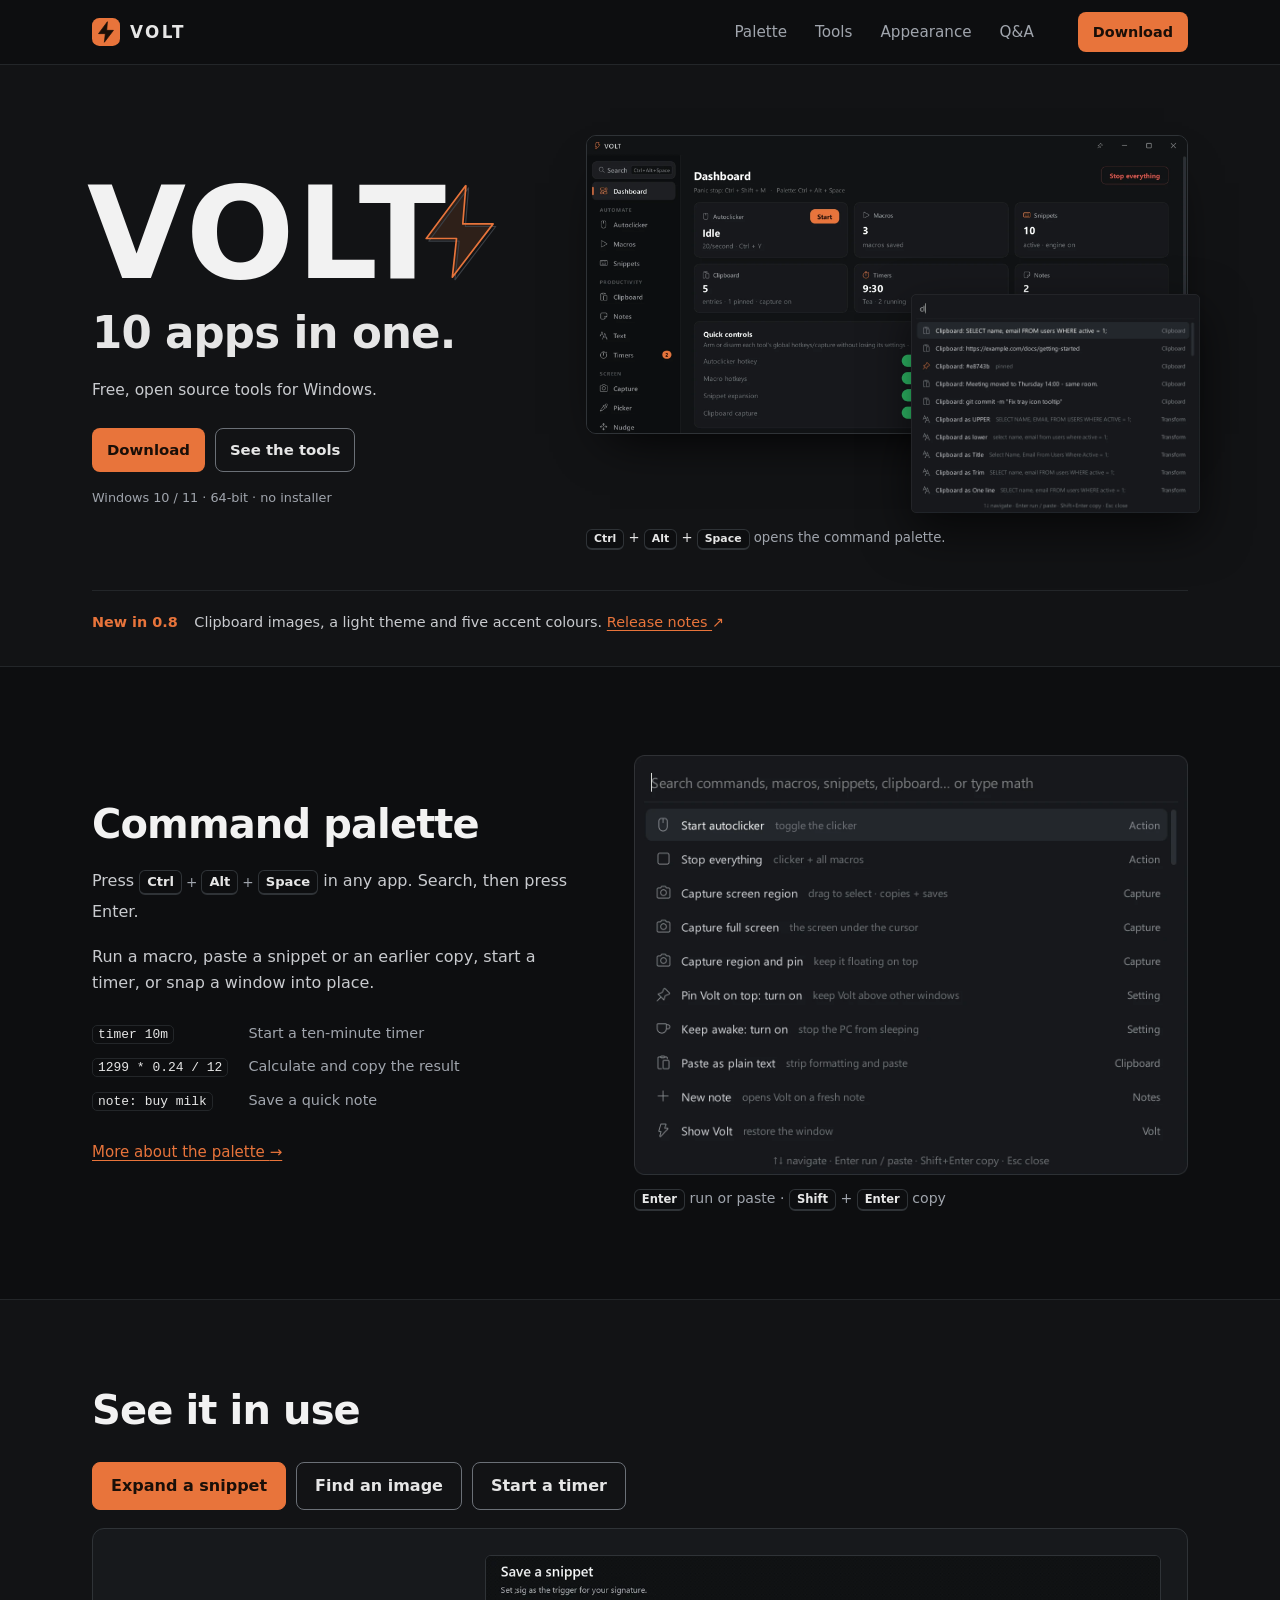
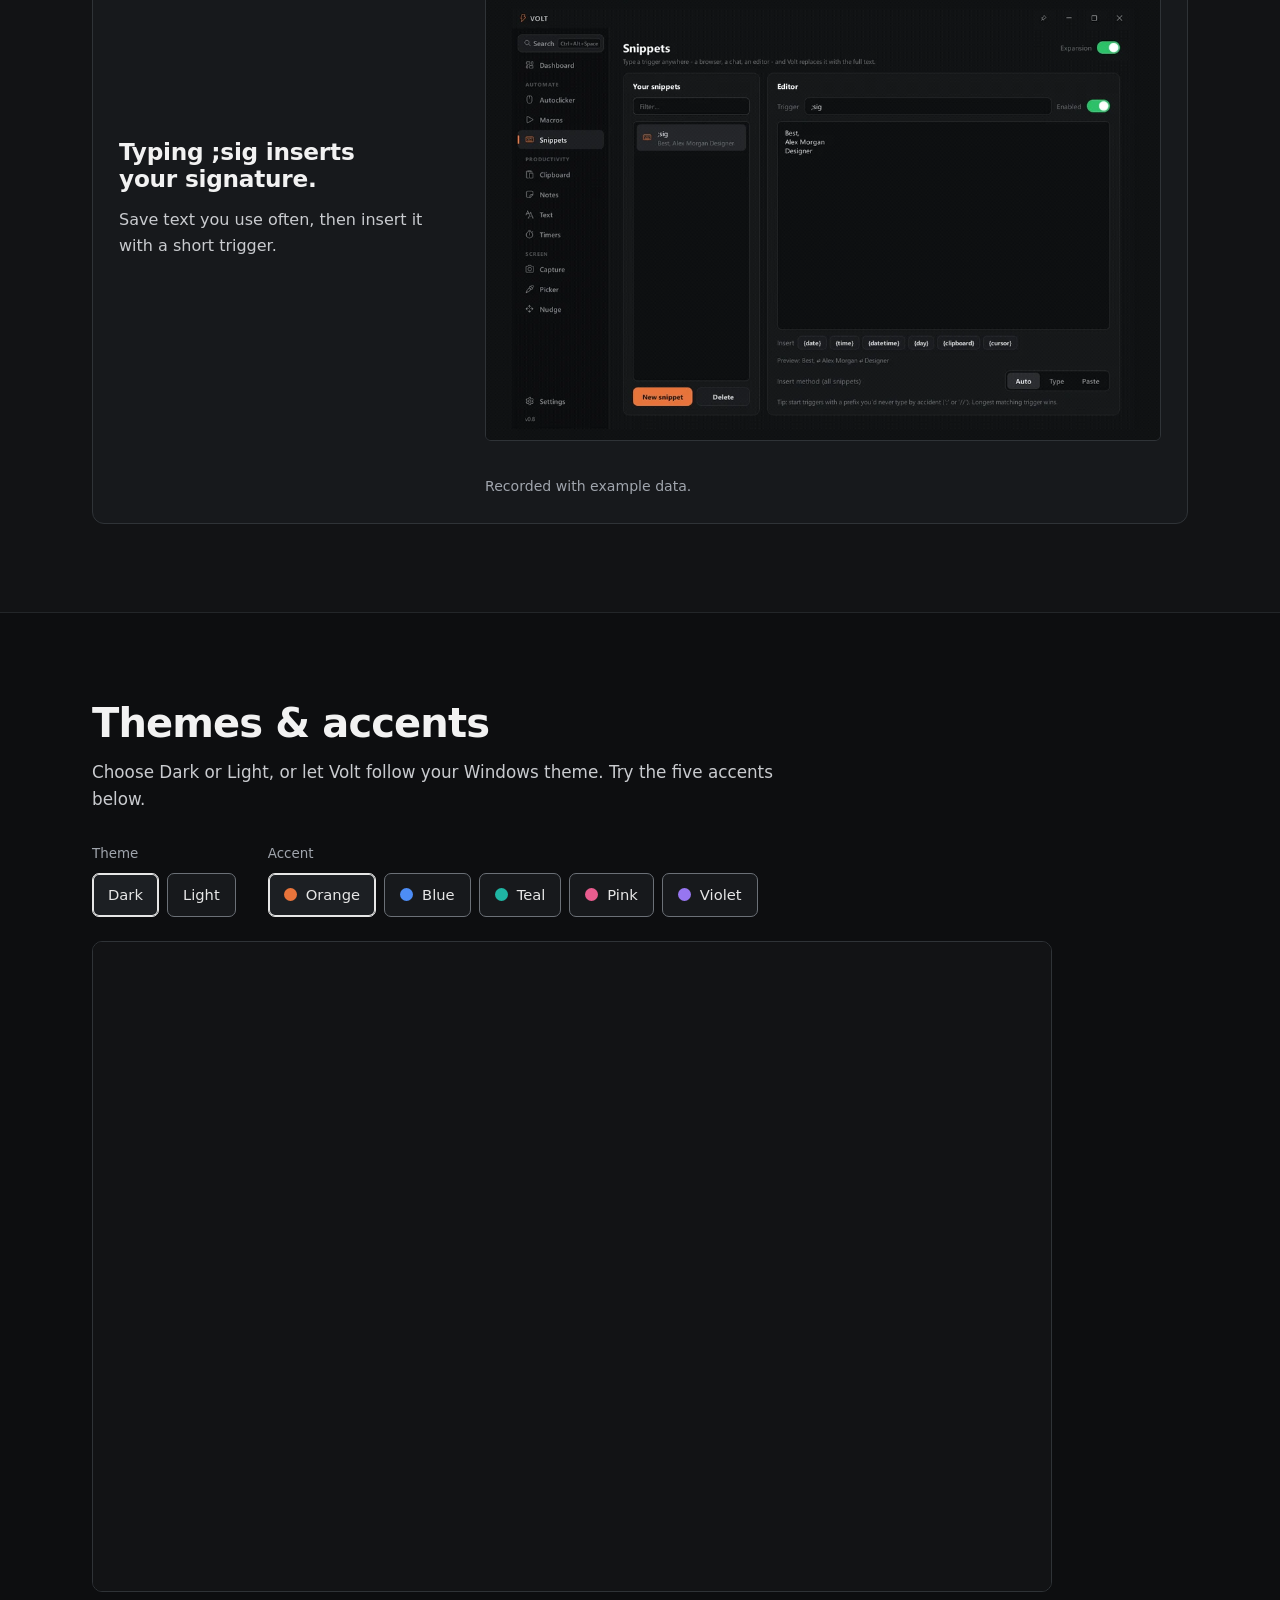
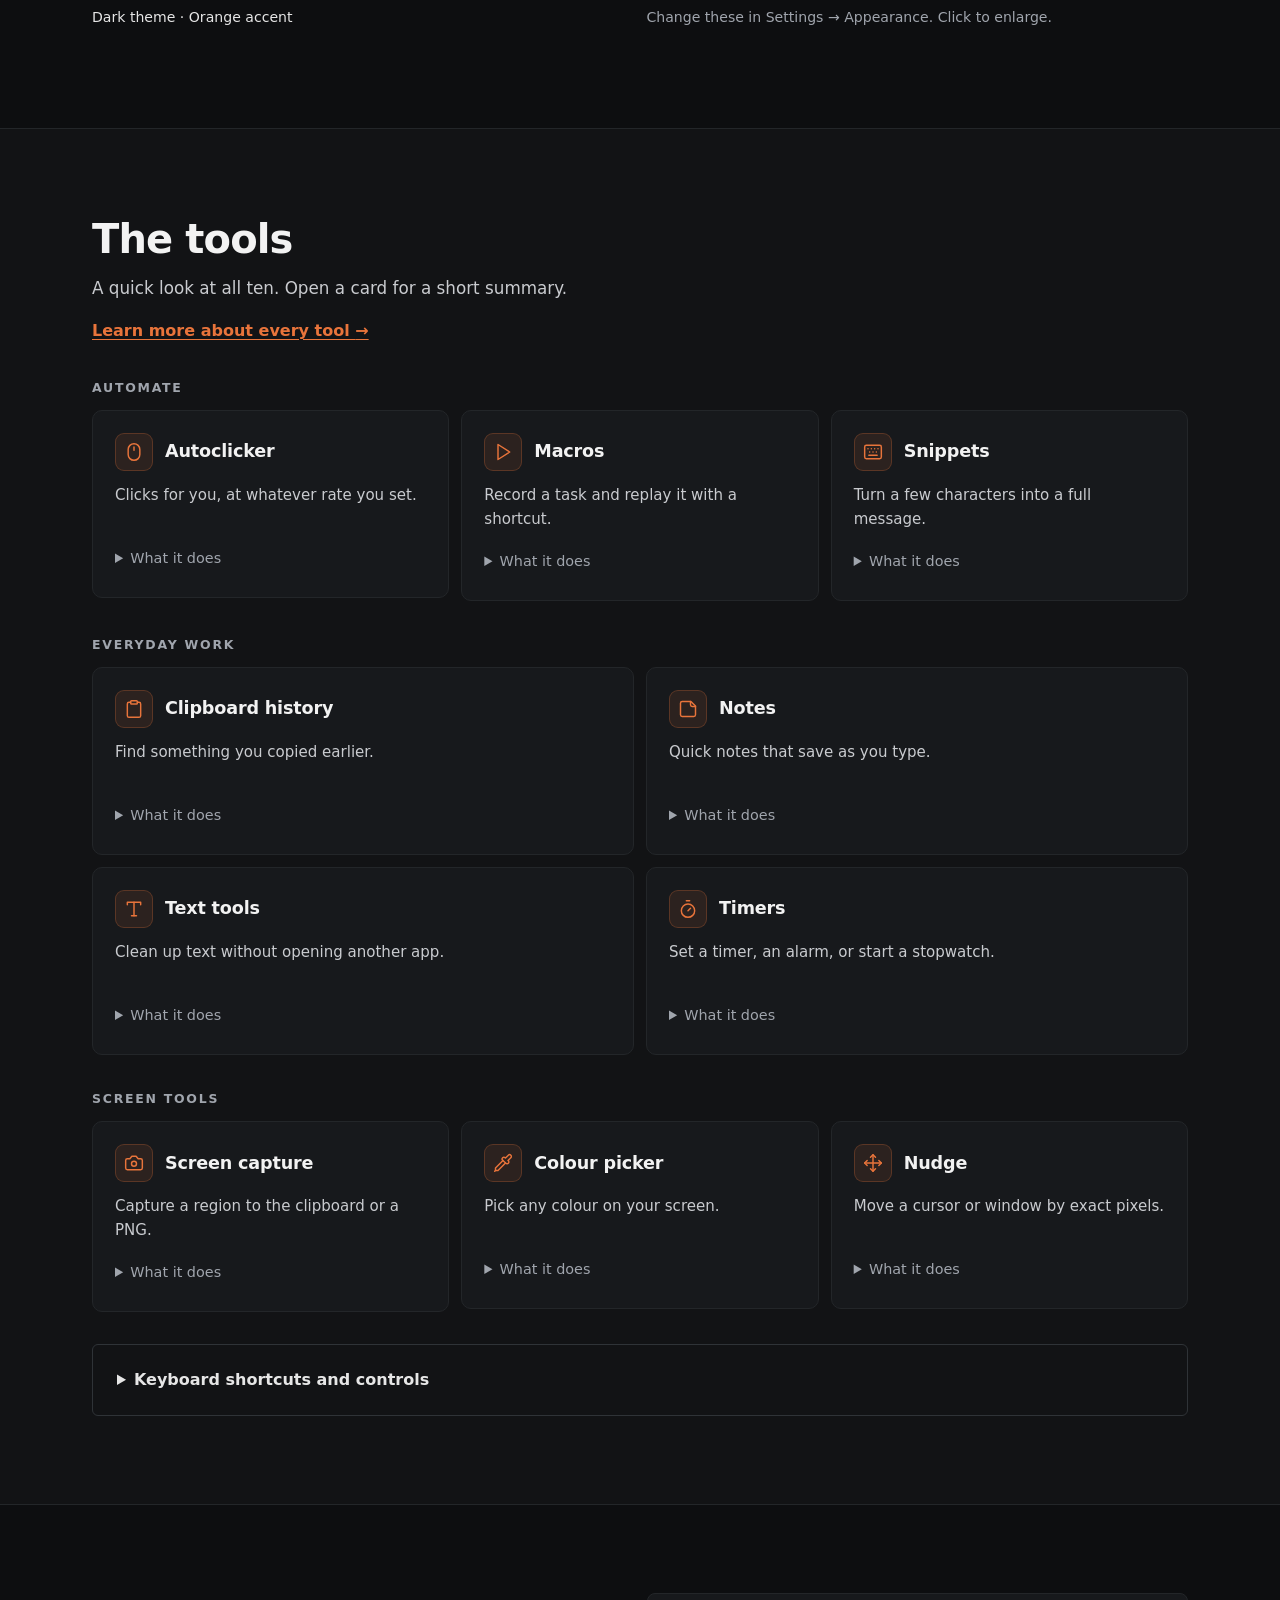
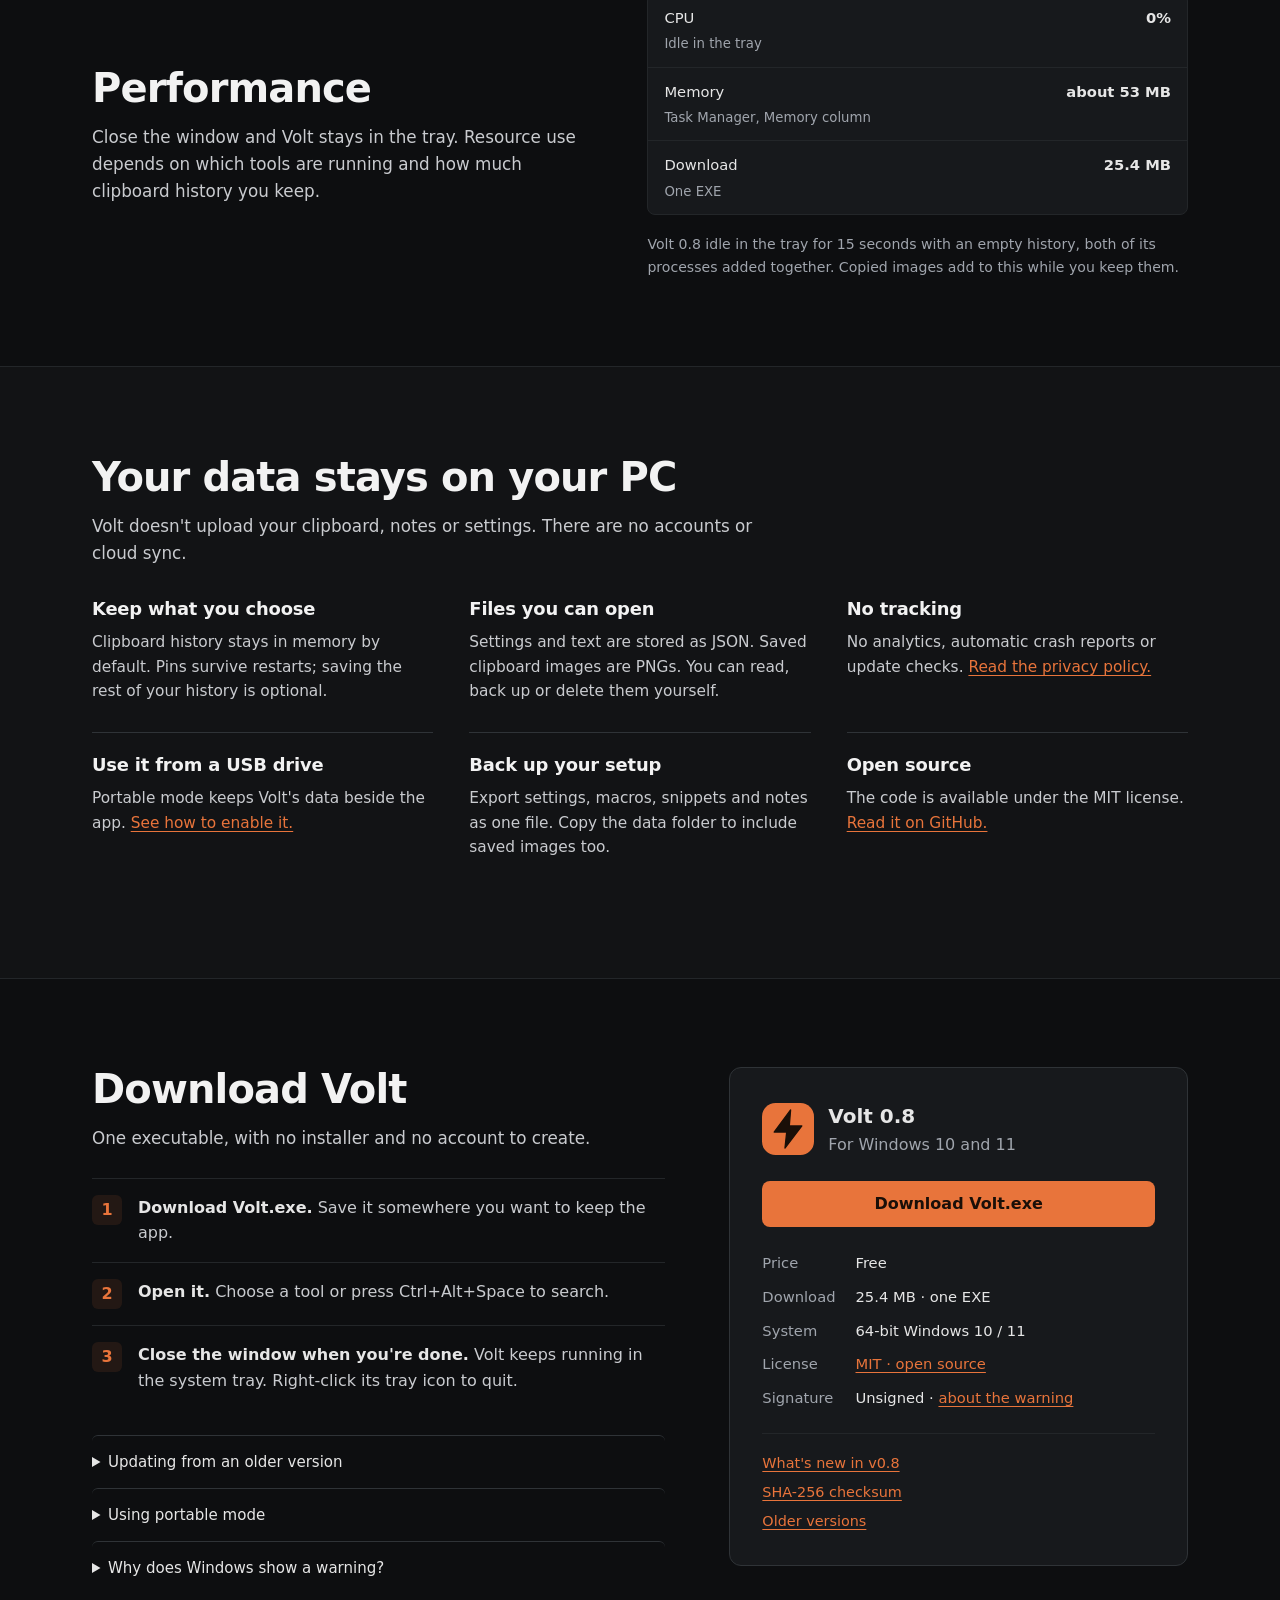
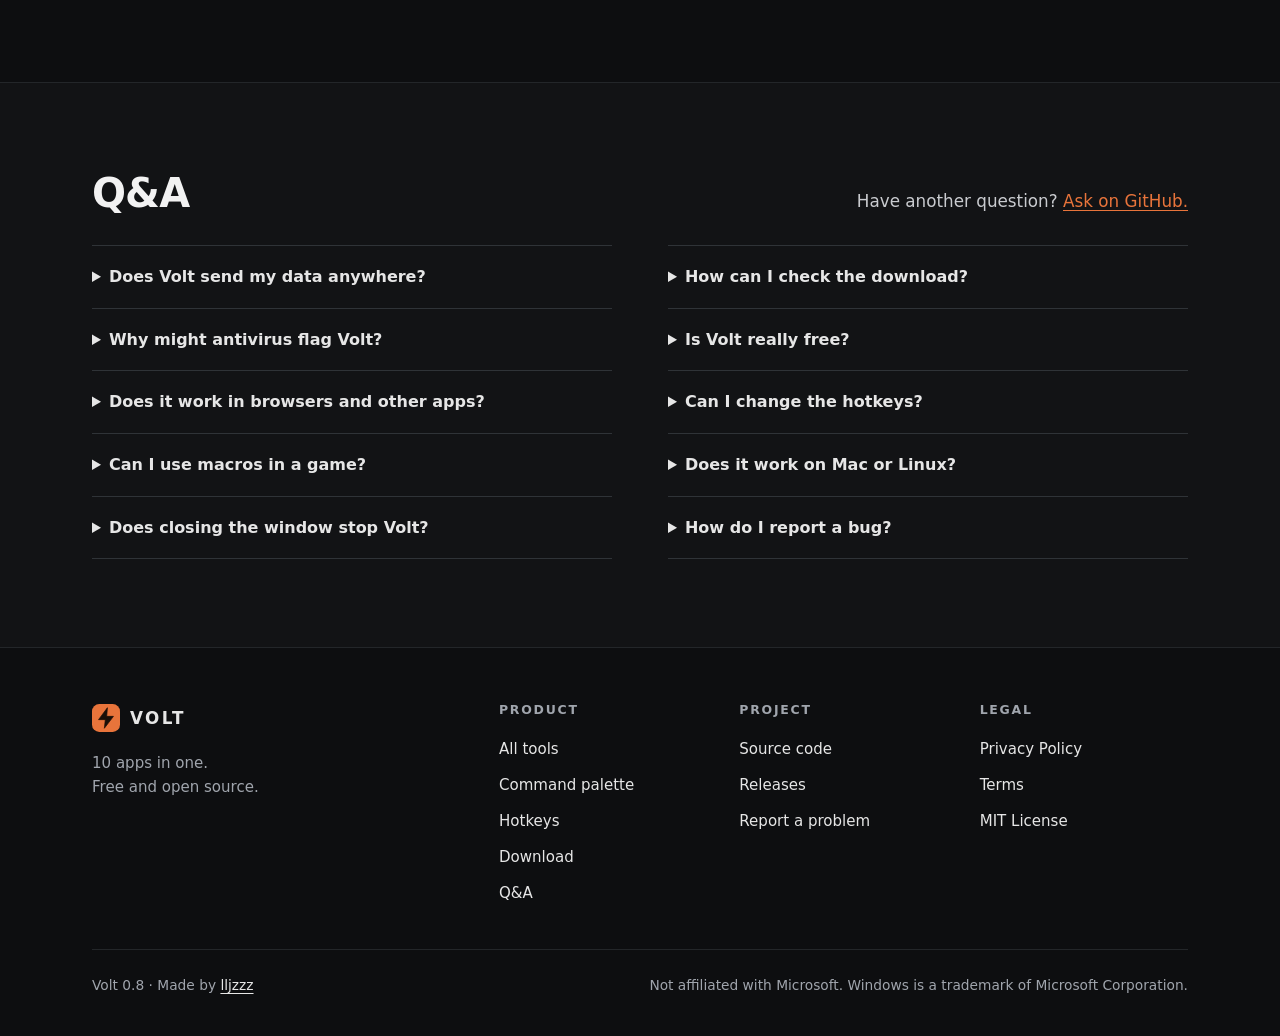
==== commit 1f36265d: "Rework the site from review feedback Bolt drawn into the VOLT wordmark, a hero that narrows line by " ====
--- a/index.html
+++ b/index.html
@@ -3,13 +3,13 @@
 <head>
 <meta charset="utf-8">
 <meta name="viewport" content="width=device-width, initial-scale=1, viewport-fit=cover">
-<meta http-equiv="Content-Security-Policy" content="default-src 'self'; img-src 'self' data:; media-src 'self'; style-src 'self'; script-src 'self'; object-src 'none'; base-uri 'self'; form-action 'none'; upgrade-insecure-requests">
+<meta http-equiv="Content-Security-Policy" content="default-src 'self'; img-src 'self' data: blob:; media-src 'self'; style-src 'self'; script-src 'self'; object-src 'none'; base-uri 'self'; form-action 'none'; upgrade-insecure-requests">
 <meta name="referrer" content="strict-origin-when-cross-origin">
-<title>Volt · Autoclicker, macros and everyday Windows tools</title>
+<title>Volt</title>
 <meta name="description" content="Automate clicks, expand text shortcuts, retrieve copied text and images, and capture your screen. Volt is a free, open source Windows app. No account or installer needed.">
 <meta name="theme-color" content="#0d0e10">
 <link rel="canonical" href="https://lljzzz.github.io/">
-<meta property="og:title" content="Volt · Everyday Windows tools in one app">
+<meta property="og:title" content="Volt · 10 apps in one">
 <meta property="og:description" content="Autoclicker, macros, text shortcuts, clipboard history and more. See Volt in action and try every theme and accent colour.">
 <meta property="og:type" content="website">
 <meta property="og:url" content="https://lljzzz.github.io/">
@@ -18,8 +18,8 @@
 <link rel="icon" href="favicon.svg" type="image/svg+xml">
 <link rel="icon" href="favicon-32.png" type="image/png" sizes="32x32">
 <link rel="apple-touch-icon" href="apple-touch-icon.png">
-<link rel="stylesheet" href="styles.css">
-<script src="site.js" defer></script>
+<link rel="stylesheet" href="styles.css?v=0.8.1">
+<script src="site.js?v=0.8.1" defer></script>
 </head>
 <body>
 <svg class="sprite" width="0" height="0" aria-hidden="true" focusable="false">
@@ -47,63 +47,59 @@
 </svg>
 <a class="skip" href="#main">Skip to content</a>
 <header class="site-header"><div class="wrap">
-  <a class="brand" href="#top" aria-label="Volt home"><img src="favicon.svg" alt="" width="28" height="28">VOLT</a>
-  <nav class="nav" aria-label="Main"><a href="#demos">See it work</a><a href="#appearance">Appearance</a><a href="#tools">Tools</a><a href="#faq">FAQ</a></nav>
+  <a class="brand" href="./" aria-label="Volt home"><img src="favicon.svg" alt="" width="28" height="28">VOLT</a>
+  <nav class="nav" aria-label="Main"><a href="#palette">Palette</a><a href="#tools">Tools</a><a href="#appearance">Appearance</a><a href="#faq">Q&amp;A</a></nav>
   <a class="btn btn-primary btn-sm" href="#download">Download</a>
-</div></header>
-<main id="main" tabindex="-1">
-  <section class="hero" id="top"><div class="wrap">
-    <div class="hero-grid">
-      <div class="hero-copy">
-        <p class="eyebrow">Free &amp; open source · Windows 10 / 11</p>
-        <h1>Autoclicker, macros,<br> clipboard history.<br> <span>All in one app.</span></h1>
-        <p class="lede">Automate repeated clicks, turn shortcuts into full messages, and find text or images you copied earlier. Volt keeps your everyday tools together.</p>
-        <div class="hero-actions"><a class="btn btn-primary" href="https://github.com/lljzzz/volt/releases/latest/download/Volt.exe">Download Volt.exe</a><a class="btn btn-ghost" href="#demos">See it work</a></div>
-        <p class="hero-meta">v0.8 · 25.4 MB · 64-bit Windows · no installer</p>
-        <p class="hero-note">No account required. Your clipboard history, notes and settings stay on your PC.</p>
-      </div>
-      <figure class="hero-preview">
-        <a href="img/appearance-dark-orange.webp" data-zoom data-caption="Volt 0.8 · Dark theme, Orange accent" aria-label="Enlarge the Volt app screenshot"><img src="img/appearance-dark-orange.webp" width="1600" height="1085" fetchpriority="high" alt="The Volt autoclicker with a sidebar of tools, rate controls, a Start button and click behaviour settings."></a>
-        <figcaption>Volt 0.8, dark theme. <a href="#appearance">Try the other colours below.</a></figcaption>
+</div></header><main id="main" tabindex="-1"><section class="hero" id="top"><div class="wrap">
+  <div class="hero-grid">
+    <div class="hero-copy">
+      <h1>VOLT<svg class="bolt-mark" viewBox="4.6 2.2 14.8 19.6" aria-hidden="true" focusable="false">
+          <path class="bolt-fill" d="M13.2 3.2 5.6 13.4h5.8l-.8 7.4 7.8-10.2h-5.8z"/>
+          <path class="bolt-echo" d="M13.2 3.2 5.6 13.4h5.8l-.8 7.4 7.8-10.2h-5.8z" transform="translate(.5 .5)"/>
+          <path class="bolt-line" d="M13.2 3.2 5.6 13.4h5.8l-.8 7.4 7.8-10.2h-5.8z" pathLength="1"/>
+        </svg></h1><p class="hero-tagline">10 apps in one.</p>
+      <p class="hero-description">Free, open source tools for Windows.</p>
+      <div class="hero-actions"><a class="btn btn-primary" href="#download">Download</a><a class="btn btn-ghost" href="#tools">See the tools</a></div>
+      <p class="hero-meta">Windows 10 / 11 · 64-bit · no installer</p>
+    </div>
+    <div class="hero-visual"><figure class="hero-stack">
+        <a class="hero-dashboard" href="img/dashboard.webp" data-zoom data-caption="Volt 0.8 · Dashboard" aria-label="Enlarge the Volt Dashboard"><img src="img/dashboard.webp" width="2000" height="990" fetchpriority="high" alt="The Volt Dashboard, showing tools, status and hotkey controls."></a>
+        <img class="hero-palette" src="img/palette.webp" width="1240" height="940" alt="The command palette, searching clipboard entries and actions.">
+        <figcaption><a href="#palette"><kbd>Ctrl</kbd> + <kbd>Alt</kbd> + <kbd>Space</kbd></a> opens the command palette.</figcaption>
       </figure>
     </div>
-    <p class="release-line"><span class="release-label">New in 0.8</span> Clipboard images, a light theme and five accent colours. <a href="https://github.com/lljzzz/volt/releases/tag/v0.8">Release notes <span aria-hidden="true">↗</span></a></p>
-  </div></section>
-
-  <section class="section band" id="demos" aria-labelledby="demos-title"><div class="wrap">
-    <div class="section-head"><p class="eyebrow">A few things you can do</p><h2 id="demos-title">See what happens after the shortcut.</h2><p>Three short demos using Volt, with example text and images. Pick one and press play.</p></div>
-    <div class="demo-tabs" role="group" aria-label="Choose a demo" hidden>
-      <button type="button" aria-pressed="true" aria-controls="demo-snippets" data-demo="snippets">01 <span>Expand a snippet</span></button>
-      <button type="button" aria-pressed="false" aria-controls="demo-clipboard" data-demo="clipboard">02 <span>Find a copied image</span></button>
-      <button type="button" aria-pressed="false" aria-controls="demo-timer" data-demo="timer">03 <span>Start a timer</span></button>
-    </div>
-    <div class="demo-stage"><figure class="demo-panel" id="demo-snippets" aria-labelledby="demo-title-snippets">
-      <div class="demo-heading"><h3 id="demo-title-snippets">A signature in four characters</h3><p>Save a signature as ;sig, then type the trigger in a message. Volt replaces it with the full text, including line breaks.</p></div>
-      <video controls muted playsinline preload="none" width="1280" height="920" poster="img/demo-snippets.webp" aria-label="Snippet settings, followed by an example message where ;sig expands into a three-line signature.">
-        <source src="media/demo-snippets.mp4" type="video/mp4">
-        <p><a href="media/demo-snippets.mp4">Watch the snippets demo</a>.</p>
-      </video>
-      <figcaption>Snippet settings, followed by an example message where ;sig expands into a three-line signature. No audio.</figcaption>
-    </figure><figure class="demo-panel" id="demo-clipboard" aria-labelledby="demo-title-clipboard">
-      <div class="demo-heading"><h3 id="demo-title-clipboard">Get back an image you copied</h3><p>Copying a new message doesn't have to lose the image before it. Find the earlier image, copy it back, and use it in a document.</p></div>
-      <video controls muted playsinline preload="none" width="1280" height="920" poster="img/demo-clipboard.webp" aria-label="Clipboard history filtered to images, with an earlier chart selected, copied and inserted into an example document.">
-        <source src="media/demo-clipboard.mp4" type="video/mp4">
-        <p><a href="media/demo-clipboard.mp4">Watch the clipboard demo</a>.</p>
-      </video>
-      <figcaption>Clipboard history filtered to images, with an earlier chart selected, copied and inserted into an example document. No audio.</figcaption>
-    </figure><figure class="demo-panel" id="demo-timer" aria-labelledby="demo-title-timer">
-      <div class="demo-heading"><h3 id="demo-title-timer">Start a timer from the keyboard</h3><p>Press Ctrl+Alt+Space, type timer 10m, and press Enter. The timer runs while you get on with something else.</p></div>
-      <video controls muted playsinline preload="none" width="1280" height="920" poster="img/demo-timer.webp" aria-label="The palette searches for timer 10m, then the Timers page shows the newly started ten-minute timer.">
-        <source src="media/demo-timer.mp4" type="video/mp4">
-        <p><a href="media/demo-timer.mp4">Watch the timer demo</a>.</p>
-      </video>
-      <figcaption>The palette searches for timer 10m, then the Timers page shows the newly started ten-minute timer. No audio.</figcaption>
-    </figure></div>
-    <p class="note">Open search with <kbd>Ctrl</kbd> + <kbd>Alt</kbd> + <kbd>Space</kbd>. You can also run macros, save notes, do quick maths and snap windows from there.</p>
-  </div></section>
-
-  <section class="section" id="appearance" aria-labelledby="appearance-title"><div class="wrap">
-    <div class="section-head"><p class="eyebrow">Appearance</p><h2 id="appearance-title">Your theme. Your colour.</h2><p>Choose Dark or Light, or let Volt follow your Windows theme. Pick an accent to see how the app looks.</p></div>
+  </div><p class="release-line"><span class="release-label">New in 0.8</span> Clipboard images, a light theme and five accent colours. <a href="https://github.com/lljzzz/volt/releases/tag/v0.8">Release notes <span aria-hidden="true">↗</span></a></p>
+</div></section><section class="section band" id="palette" aria-labelledby="palette-title"><div class="wrap palette-layout">
+  <div class="palette-copy"><h2 id="palette-title">Command palette</h2>
+    <p>Press <span class="keys"><kbd>Ctrl</kbd><span class="plus">+</span><kbd>Alt</kbd><span class="plus">+</span><kbd>Space</kbd></span> in any app. Search, then press Enter.</p>
+    <p>Run a macro, paste a snippet or an earlier copy, start a timer, or snap a window into place.</p>
+    <dl class="palette-examples"><dt><code>timer 10m</code></dt><dd>Start a ten-minute timer</dd><dt><code>1299 * 0.24 / 12</code></dt><dd>Calculate and copy the result</dd><dt><code>note: buy milk</code></dt><dd>Save a quick note</dd></dl>
+    <a href="tools.html#palette">More about the palette <span aria-hidden="true">→</span></a>
+  </div>
+  <figure class="palette-preview motion-demo">
+    <img class="animated-demo" src="img/palette-demo-poster.webp" data-animation="img/palette-demo.png" data-poster="img/palette-demo-poster.webp" width="1240" height="940" loading="lazy" alt="The command palette searching for a timer, doing a calculation, finding copied images, saving a note and snapping a window.">
+    <figcaption><span><kbd>Enter</kbd> run or paste · <kbd>Shift</kbd> + <kbd>Enter</kbd> copy</span></figcaption>
+  </figure>
+</div></section><section class="section" id="demos" aria-labelledby="demos-title"><div class="wrap">
+  <div class="section-head"><h2 id="demos-title">See it in use</h2></div>
+  <div class="demo-tabs" role="group" aria-label="Choose a demo" hidden>
+    <button type="button" data-demo="snippets" aria-pressed="true" aria-controls="demo-snippets">Expand a snippet</button>
+    <button type="button" data-demo="clipboard" aria-pressed="false" aria-controls="demo-clipboard">Find an image</button>
+    <button type="button" data-demo="timer" aria-pressed="false" aria-controls="demo-timer">Start a timer</button>
+  </div><div class="demo-stage"><figure class="demo-panel motion-demo" id="demo-snippets" aria-labelledby="demo-title-snippets">
+      <div class="demo-heading"><h3 id="demo-title-snippets">Typing ;sig inserts your signature.</h3><p>Save text you use often, then insert it with a short trigger.</p></div>
+      <img class="animated-demo" src="img/demo-snippets.webp" data-animation="img/demo-snippets.gif" data-poster="img/demo-snippets.webp" width="1280" height="920" loading="lazy" alt="GIF: ;sig is typed into an example message and replaced with a three-line signature.">
+      <figcaption><span>Recorded with example data.</span><noscript><a href="img/demo-snippets.gif">Watch the GIF</a></noscript></figcaption>
+    </figure><figure class="demo-panel motion-demo" id="demo-clipboard" aria-labelledby="demo-title-clipboard">
+      <div class="demo-heading"><h3 id="demo-title-clipboard">Find the image you copied earlier.</h3><p>Search your history, copy the image back, and paste it into a document.</p></div>
+      <img class="animated-demo" src="img/demo-clipboard.webp" data-animation="img/demo-clipboard.gif" data-poster="img/demo-clipboard.webp" width="1280" height="920" loading="lazy" alt="GIF: an earlier chart is selected in clipboard history, copied and pasted into an example document.">
+      <figcaption><span>Recorded with example data.</span><noscript><a href="img/demo-clipboard.gif">Watch the GIF</a></noscript></figcaption>
+    </figure><figure class="demo-panel motion-demo" id="demo-timer" aria-labelledby="demo-title-timer">
+      <div class="demo-heading"><h3 id="demo-title-timer">Start a timer from the palette.</h3><p>Type timer 10m and press Enter. The countdown starts straight away.</p></div>
+      <img class="animated-demo" src="img/demo-timer.webp" data-animation="img/demo-timer.gif" data-poster="img/demo-timer.webp" width="1280" height="920" loading="lazy" alt="GIF: the command palette starts a ten-minute timer, which counts down from 10:00 to 9:57.">
+      <figcaption><span>Recorded with example data.</span><noscript><a href="img/demo-timer.gif">Watch the GIF</a></noscript></figcaption>
+    </figure></div></div></section>  <section class="section band" id="appearance" aria-labelledby="appearance-title"><div class="wrap">
+    <div class="section-head"><h2 id="appearance-title">Themes &amp; accents</h2><p>Choose Dark or Light, or let Volt follow your Windows theme. Try the five accents below.</p></div>
     <div class="appearance-controls" hidden>
       <fieldset><legend>Theme</legend><div class="choices theme-choices">
         <label><input type="radio" name="theme" value="dark" checked><span>Dark</span></label>
@@ -118,44 +114,44 @@
       </div></fieldset>
     </div>
     <figure class="appearance-preview">
-      <a id="appearance-link" href="img/appearance-dark-orange.webp" data-zoom data-caption="Volt 0.8 · Dark theme, Orange accent" aria-label="Enlarge the selected appearance screenshot"><img id="appearance-image" src="img/appearance-dark-orange.webp" width="1600" height="1085" loading="lazy" decoding="async" alt="Volt's autoclicker in the Dark theme with the Orange accent."></a>
-      <figcaption><span id="appearance-caption" role="status" aria-live="polite">Dark theme · Orange accent</span><span>Click the screenshot to enlarge. Change these in Settings → Appearance.</span></figcaption>
-    </figure>
+      <a id="appearance-link" href="img/appearance-dark-orange.webp" data-zoom data-caption="Volt 0.8 · Dark theme, Orange accent" aria-label="Enlarge the selected appearance screenshot"><span class="appearance-stage"><img class="appearance-frame is-current" data-theme="dark" data-accent="orange" src="img/appearance-dark-orange.webp" width="1600" height="1085" loading="lazy" decoding="async" aria-hidden="false" alt="Volt in the Dark theme with the Orange accent."><img class="appearance-frame" data-theme="dark" data-accent="blue" src="img/appearance-dark-blue.webp" width="1600" height="1085" loading="lazy" decoding="async" aria-hidden="true" alt="Volt in the Dark theme with the Blue accent."><img class="appearance-frame" data-theme="dark" data-accent="teal" src="img/appearance-dark-teal.webp" width="1600" height="1085" loading="lazy" decoding="async" aria-hidden="true" alt="Volt in the Dark theme with the Teal accent."><img class="appearance-frame" data-theme="dark" data-accent="pink" src="img/appearance-dark-pink.webp" width="1600" height="1085" loading="lazy" decoding="async" aria-hidden="true" alt="Volt in the Dark theme with the Pink accent."><img class="appearance-frame" data-theme="dark" data-accent="violet" src="img/appearance-dark-violet.webp" width="1600" height="1085" loading="lazy" decoding="async" aria-hidden="true" alt="Volt in the Dark theme with the Violet accent."><img class="appearance-frame" data-theme="light" data-accent="orange" src="img/appearance-light-orange.webp" width="1600" height="1085" loading="lazy" decoding="async" aria-hidden="true" alt="Volt in the Light theme with the Orange accent."><img class="appearance-frame" data-theme="light" data-accent="blue" src="img/appearance-light-blue.webp" width="1600" height="1085" loading="lazy" decoding="async" aria-hidden="true" alt="Volt in the Light theme with the Blue accent."><img class="appearance-frame" data-theme="light" data-accent="teal" src="img/appearance-light-teal.webp" width="1600" height="1085" loading="lazy" decoding="async" aria-hidden="true" alt="Volt in the Light theme with the Teal accent."><img class="appearance-frame" data-theme="light" data-accent="pink" src="img/appearance-light-pink.webp" width="1600" height="1085" loading="lazy" decoding="async" aria-hidden="true" alt="Volt in the Light theme with the Pink accent."><img class="appearance-frame" data-theme="light" data-accent="violet" src="img/appearance-light-violet.webp" width="1600" height="1085" loading="lazy" decoding="async" aria-hidden="true" alt="Volt in the Light theme with the Violet accent."></span></a>
+      <figcaption><span id="appearance-caption" role="status" aria-live="polite">Dark theme · Orange accent</span><span class="appearance-hint">Change these in Settings → Appearance. Click to enlarge.</span></figcaption>
+    </figure><p id="appearance-error" class="note" role="alert" hidden></p>
     <noscript><p class="note"><a href="img/accents.webp">View all five accents in both themes</a>.</p></noscript>
   </div></section>
 
-  <section class="section band" id="tools" aria-labelledby="tools-title"><div class="wrap">
-    <div class="section-head"><p class="eyebrow">The full set</p><h2 id="tools-title">Ten tools, one place to find them.</h2><p>Open a tool from the sidebar or search for it in the palette. Expand a card for the details.</p></div>
+  <section class="section" id="tools" aria-labelledby="tools-title"><div class="wrap">
+    <div class="section-head"><h2 id="tools-title">The tools</h2><p>A quick look at all ten. Open a card for a short summary.</p><a class="section-link" href="tools.html">Learn more about every tool <span aria-hidden="true">→</span></a></div>
     <div class="tool-group"><p class="group-label">Automate</p><div class="tool-grid"><article class="tool-card" id="autoclicker">
           <div class="tool-title"><span class="tool-icon"><svg class="icon" aria-hidden="true"><use href="#i-mouse"/></svg></span><h3>Autoclicker</h3></div>
-          <p>Set the pace. Let Volt do the clicking.</p><details><summary>What it does</summary><p>Choose a rate, repeat a sequence of points, or drag between them. Set a stopping point and limit clicking to a chosen window.</p><a class="shot-link" data-zoom href="img/autoclicker.webp" data-caption="Autoclicker in Volt 0.8">View screenshot <span aria-hidden="true">↗</span></a></details>
+          <p>Clicks for you, at whatever rate you set.</p><details><summary>What it does</summary><p>Choose a rate, repeat a sequence of points, or drag between them. Set a stopping point and limit clicking to a chosen window.</p><a class="learn-link" href="tools.html#autoclicker" aria-label="Learn more about Autoclicker">Learn more <span aria-hidden="true">→</span></a></details>
         </article><article class="tool-card" id="macros">
           <div class="tool-title"><span class="tool-icon"><svg class="icon" aria-hidden="true"><use href="#i-play"/></svg></span><h3>Macros</h3></div>
-          <p>Record a task and replay it with a shortcut.</p><details><summary>What it does</summary><p>Record keyboard and mouse input, adjust individual steps, and change the speed or repeat count.</p><a class="shot-link" data-zoom href="img/macros.webp" data-caption="Macros in Volt 0.8">View screenshot <span aria-hidden="true">↗</span></a></details>
+          <p>Record a task and replay it with a shortcut.</p><details><summary>What it does</summary><p>Record keyboard and mouse input, adjust individual steps, and change the speed or repeat count.</p><a class="learn-link" href="tools.html#macros" aria-label="Learn more about Macros">Learn more <span aria-hidden="true">→</span></a></details>
         </article><article class="tool-card" id="snippets">
           <div class="tool-title"><span class="tool-icon"><svg class="icon" aria-hidden="true"><use href="#i-keyboard"/></svg></span><h3>Snippets</h3></div>
-          <p>Turn a few characters into a full message.</p><details><summary>What it does</summary><p>Save signatures, addresses and replies. Add the date, time or clipboard text with placeholders.</p><a class="shot-link" data-zoom href="img/snippets.webp" data-caption="Snippets in Volt 0.8">View screenshot <span aria-hidden="true">↗</span></a></details>
+          <p>Turn a few characters into a full message.</p><details><summary>What it does</summary><p>Save signatures, addresses and replies. Add the date, time or clipboard text with placeholders.</p><a class="learn-link" href="tools.html#snippets" aria-label="Learn more about Snippets">Learn more <span aria-hidden="true">→</span></a></details>
         </article></div></div><div class="tool-group"><p class="group-label">Everyday work</p><div class="tool-grid"><article class="tool-card" id="clipboard">
           <div class="tool-title"><span class="tool-icon"><svg class="icon" aria-hidden="true"><use href="#i-clipboard"/></svg></span><h3>Clipboard history</h3></div>
-          <p>Find something you copied earlier.</p><details><summary>What it does</summary><p>Search text and images, preview them, and copy them back. Pin the things you use often. Images can also be saved or floated on screen.</p><a class="shot-link" data-zoom href="img/clipboard-light.webp" data-caption="Clipboard history in Volt 0.8">View screenshot <span aria-hidden="true">↗</span></a></details>
+          <p>Find something you copied earlier.</p><details><summary>What it does</summary><p>Search text and images, preview them, and copy them back. Pin the things you use often. Images can also be saved or floated on screen.</p><a class="learn-link" href="tools.html#clipboard" aria-label="Learn more about Clipboard history">Learn more <span aria-hidden="true">→</span></a></details>
         </article><article class="tool-card" id="notes">
           <div class="tool-title"><span class="tool-icon"><svg class="icon" aria-hidden="true"><use href="#i-note"/></svg></span><h3>Notes</h3></div>
-          <p>Keep a thought before you forget it.</p><details><summary>What it does</summary><p>Notes save as you type. Search or pin them, or add one from the palette with note: buy milk.</p></details>
+          <p>Quick notes that save as you type.</p><details><summary>What it does</summary><p>Notes save as you type. Search or pin them, or add one from the palette with note: buy milk.</p><a class="learn-link" href="tools.html#notes" aria-label="Learn more about Notes">Learn more <span aria-hidden="true">→</span></a></details>
         </article><article class="tool-card" id="text-tools">
           <div class="tool-title"><span class="tool-icon"><svg class="icon" aria-hidden="true"><use href="#i-type"/></svg></span><h3>Text tools</h3></div>
-          <p>Clean up text without opening another app.</p><details><summary>What it does</summary><p>Change case, sort lines, format JSON, encode Base64, or generate a UUID, timestamp or password.</p></details>
+          <p>Clean up text without opening another app.</p><details><summary>What it does</summary><p>Change case, sort lines, format JSON, encode Base64, or generate a UUID, timestamp or password.</p><a class="learn-link" href="tools.html#text-tools" aria-label="Learn more about Text tools">Learn more <span aria-hidden="true">→</span></a></details>
         </article><article class="tool-card" id="timers">
           <div class="tool-title"><span class="tool-icon"><svg class="icon" aria-hidden="true"><use href="#i-timer"/></svg></span><h3>Timers</h3></div>
-          <p>Set a timer, an alarm, or start a stopwatch.</p><details><summary>What it does</summary><p>Use a preset or enter a duration like 1h30. Pause, add a minute, and get a notification when time is up.</p></details>
+          <p>Set a timer, an alarm, or start a stopwatch.</p><details><summary>What it does</summary><p>Use a preset or enter a duration like 1h30. Pause, add a minute, and get a notification when time is up.</p><a class="learn-link" href="tools.html#timers" aria-label="Learn more about Timers">Learn more <span aria-hidden="true">→</span></a></details>
         </article></div></div><div class="tool-group"><p class="group-label">Screen tools</p><div class="tool-grid"><article class="tool-card" id="capture">
           <div class="tool-title"><span class="tool-icon"><svg class="icon" aria-hidden="true"><use href="#i-camera"/></svg></span><h3>Screen capture</h3></div>
-          <p>Grab a region and keep it within reach.</p><details><summary>What it does</summary><p>Copy a screenshot, save it as a PNG, or pin it above your other windows as a reference.</p><a class="shot-link" data-zoom href="img/capture.webp" data-caption="Screen capture in Volt 0.8">View screenshot <span aria-hidden="true">↗</span></a></details>
+          <p>Capture a region to the clipboard or a PNG.</p><details><summary>What it does</summary><p>Copy a screenshot, save it as a PNG, or pin it above your other windows as a reference.</p><a class="learn-link" href="tools.html#capture" aria-label="Learn more about Screen capture">Learn more <span aria-hidden="true">→</span></a></details>
         </article><article class="tool-card" id="picker">
           <div class="tool-title"><span class="tool-icon"><svg class="icon" aria-hidden="true"><use href="#i-pipette"/></svg></span><h3>Colour picker</h3></div>
-          <p>Grab the colour you see on screen.</p><details><summary>What it does</summary><p>Use the pixel magnifier to pick precisely, then copy the colour as HEX, RGB or HSL.</p></details>
+          <p>Pick any colour on your screen.</p><details><summary>What it does</summary><p>Use the pixel magnifier to pick precisely, then copy the colour as HEX, RGB or HSL.</p><a class="learn-link" href="tools.html#picker" aria-label="Learn more about Colour picker">Learn more <span aria-hidden="true">→</span></a></details>
         </article><article class="tool-card" id="nudge">
           <div class="tool-title"><span class="tool-icon"><svg class="icon" aria-hidden="true"><use href="#i-move"/></svg></span><h3>Nudge</h3></div>
-          <p>Move a cursor or window by exact pixels.</p><details><summary>What it does</summary><p>Use keyboard shortcuts for small adjustments, jump to saved positions, or snap a window into place.</p></details>
+          <p>Move a cursor or window by exact pixels.</p><details><summary>What it does</summary><p>Use keyboard shortcuts for small adjustments, jump to saved positions, or snap a window into place.</p><a class="learn-link" href="tools.html#nudge" aria-label="Learn more about Nudge">Learn more <span aria-hidden="true">→</span></a></details>
         </article></div></div>
     <details class="shortcut-details" id="hotkeys"><summary>Keyboard shortcuts and controls</summary>
       <p>Change shortcuts in Settings. Volt flags conflicts and, by default, prevents its shortcuts from also triggering actions in the app you're using.</p>
@@ -178,19 +174,26 @@
     </details>
   </div></section>
 
-  <section class="section local-section" id="local" aria-labelledby="local-title"><div class="wrap">
-    <div class="section-head"><h2 id="local-title">Your data stays on your PC.</h2><p>Volt doesn't upload your clipboard, notes or settings. There are no accounts, tracking or cloud sync.</p></div>
-    <div class="local-grid">
-      <article><h3>Keep what you choose</h3><p>Clipboard history stays in memory by default. Pins survive restarts; saving the rest of your history is optional.</p></article>
-      <article><h3>Back up your setup</h3><p>Export settings, macros, snippets and notes as one file. You can also copy the local data folder, including saved images.</p></article>
-      <article><h3>Use it from a USB drive</h3><p>Portable mode keeps Volt's data beside the app. <a href="#portable-help">See how to enable it.</a></p></article>
-    </div>
-    <p class="note"><a href="privacy.html">How your data is stored</a> · <a href="https://github.com/lljzzz/volt">Read the source on GitHub</a></p>
-  </div></section>
-
-  <section class="section band" id="download" aria-labelledby="download-title"><div class="wrap download">
+<section class="section band" id="lightweight" aria-labelledby="perf-title"><div class="wrap perf">
+  <div class="section-head"><h2 id="perf-title">Performance</h2><p>Close the window and Volt stays in the tray. Resource use depends on which tools are running and how much clipboard history you keep.</p></div>
+  <div><div class="table-wrap"><table><caption class="visually-hidden">Volt 0.8 resource use</caption><tbody>
+    <tr><th scope="row">CPU<span class="sub">Idle in the tray</span></th><td>0%</td></tr>
+    <tr><th scope="row">Memory<span class="sub">Task Manager, Memory column</span></th><td>about 53 MB</td></tr>
+    <tr><th scope="row">Download<span class="sub">One EXE</span></th><td>25.4 MB</td></tr>
+  </tbody></table></div><p class="note">Volt 0.8 idle in the tray for 15 seconds with an empty history, both of its processes added together. Copied images add to this while you keep them.</p></div>
+</div></section><section class="section local-section" id="local" aria-labelledby="local-title"><div class="wrap">
+  <div class="section-head"><h2 id="local-title">Your data stays on your PC</h2><p>Volt doesn't upload your clipboard, notes or settings. There are no accounts or cloud sync.</p></div>
+  <div class="local-grid">
+    <article><h3>Keep what you choose</h3><p>Clipboard history stays in memory by default. Pins survive restarts; saving the rest of your history is optional.</p></article>
+    <article><h3>Files you can open</h3><p>Settings and text are stored as JSON. Saved clipboard images are PNGs. You can read, back up or delete them yourself.</p></article>
+    <article><h3>No tracking</h3><p>No analytics, automatic crash reports or update checks. <a href="privacy.html">Read the privacy policy.</a></p></article>
+    <article><h3>Use it from a USB drive</h3><p>Portable mode keeps Volt's data beside the app. <a href="#portable-help">See how to enable it.</a></p></article>
+    <article><h3>Back up your setup</h3><p>Export settings, macros, snippets and notes as one file. Copy the data folder to include saved images too.</p></article>
+    <article><h3>Open source</h3><p>The code is available under the MIT license. <a href="https://github.com/lljzzz/volt">Read it on GitHub.</a></p></article>
+  </div>
+</div></section>  <section class="section band" id="download" aria-labelledby="download-title"><div class="wrap download">
     <div>
-      <div class="section-head"><p class="eyebrow">Get Volt</p><h2 id="download-title">Download. Open. Start using it.</h2><p>One executable, with no installer and no account to create.</p></div>
+      <div class="section-head"><h2 id="download-title">Download Volt</h2><p>One executable, with no installer and no account to create.</p></div>
       <ol class="steps">
         <li><div><p><strong>Download Volt.exe.</strong> Save it somewhere you want to keep the app.</p></div></li>
         <li><div><p><strong>Open it.</strong> Choose a tool or press Ctrl+Alt+Space to search.</p></div></li>
@@ -205,29 +208,66 @@
       <a class="btn btn-primary" href="https://github.com/lljzzz/volt/releases/latest/download/Volt.exe">Download Volt.exe</a>
       <dl class="specs"><dt>Price</dt><dd>Free</dd><dt>Download</dt><dd>25.4 MB · one EXE</dd><dt>System</dt><dd>64-bit Windows 10 / 11</dd><dt>License</dt><dd><a href="https://github.com/lljzzz/volt/blob/main/LICENSE">MIT · open source</a></dd><dt>Signature</dt><dd>Unsigned · <a href="#windows-warning">about the warning</a></dd></dl>
       <div class="download-links"><a href="https://github.com/lljzzz/volt/releases/tag/v0.8">What's new in v0.8</a><a href="https://github.com/lljzzz/volt/releases/download/v0.8/SHA256SUMS.txt">SHA-256 checksum</a><a href="https://github.com/lljzzz/volt/releases">Older versions</a></div>
-      <p class="note">Close the main window and keep using Volt from the tray. Memory and CPU use depend on your active tools and clipboard history.</p>
+
     </aside>
   </div></section>
 
   <section class="section" id="faq" aria-labelledby="faq-title"><div class="wrap faq-layout">
-    <div class="section-head"><h2 id="faq-title">A few common questions.</h2><p>Something else on your mind? <a href="https://github.com/lljzzz/volt/issues">Ask on GitHub.</a></p></div>
+    <div class="section-head"><h2 id="faq-title">Q&amp;A</h2><p>Have another question? <a href="https://github.com/lljzzz/volt/issues">Ask on GitHub.</a></p></div>
     <div class="faq-list">
+      <details><summary>Does Volt send my data anywhere?</summary><p>No. Clipboard history, notes, macros and settings stay on your PC. Volt has no analytics, cloud sync or automatic crash reports. <a href="privacy.html">See what is stored and where.</a></p></details>
+      <details><summary>How can I check the download?</summary><p>Download from the project's GitHub releases, compare the file's SHA-256 checksum, and review the source if you want to inspect the code. Volt 0.8 is unsigned, so Windows may show a warning. <a href="#windows-warning">About that warning.</a></p></details>
+      <details><summary>Why might antivirus flag Volt?</summary><p>The autoclicker, macros and snippets work by simulating keyboard and mouse input, and some security tools flag unsigned apps that do that. Volt has no network code, and <a href="https://github.com/lljzzz/volt">the source is on GitHub</a> if you want to check what it does.</p></details>
       <details><summary>Is Volt really free?</summary><p>Yes. Volt is free and open source under the MIT license. No account or subscription is required.</p></details>
       <details><summary>Does it work in browsers and other apps?</summary><p>Yes. Global shortcuts, text expansion and clipboard tools work across Windows apps. Some games or apps running as administrator may handle simulated input differently.</p></details>
+      <details><summary>Can I change the hotkeys?</summary><p>Yes, all of them, in Settings or on each tool's page. Volt warns you when two hotkeys clash, and you can switch any tool's hotkeys off from the Dashboard.</p></details>
       <details><summary>Can I use macros in a game?</summary><p>Check the game's rules first. Some games prohibit automation and may penalise its use. Volt doesn't bypass those rules or anti-cheat systems.</p></details>
       <details><summary>Does it work on Mac or Linux?</summary><p>No. Volt currently supports 64-bit Windows 10 and 11.</p></details>
       <details><summary>Does closing the window stop Volt?</summary><p>By default, closing the window leaves Volt running in the system tray, so shortcuts and background tools still work. To exit, right-click the tray icon and choose Quit.</p></details>
       <details><summary>How do I report a bug?</summary><p><a href="https://github.com/lljzzz/volt/issues">Open an issue</a> with your Volt version, Windows version, what you were doing and any error message. Don't include private clipboard content or personal data.</p></details>
     </div>
   </div></section>
-</main>
-<footer class="site-footer"><div class="wrap footer-simple">
-  <div><a class="brand" href="#top"><img src="favicon.svg" alt="" width="28" height="28">VOLT</a><p>Everyday Windows tools, together.</p><p class="note">v0.8 · Made by <a href="https://github.com/lljzzz">lljzzz</a></p></div>
-  <nav aria-label="Footer"><a href="https://github.com/lljzzz/volt">Source code</a><a href="https://github.com/lljzzz/volt/releases">Releases</a><a href="https://github.com/lljzzz/volt/issues">Report a problem</a><a href="privacy.html">Privacy</a><a href="terms.html">Terms</a></nav>
-</div></footer>
-<dialog id="screenshot-dialog" aria-labelledby="screenshot-title">
+</main><footer class="site-footer">
+  <div class="wrap">
+    <div class="footer-grid">
+      <div>
+        <a class="brand" href="#top" aria-label="Volt home"><img src="favicon.svg" alt="" width="28" height="28">VOLT</a>
+        <p>10 apps in one.<br>Free and open source.</p>
+      </div>
+      <nav aria-labelledby="f-product">
+        <h2 id="f-product">Product</h2>
+        <ul>
+          <li><a href="tools.html">All tools</a></li>
+          <li><a href="#palette">Command palette</a></li>
+        <li><a href="#hotkeys">Hotkeys</a></li>
+          <li><a href="#download">Download</a></li>
+          <li><a href="#faq">Q&amp;A</a></li>
+        </ul>
+      </nav>
+      <nav aria-labelledby="f-project">
+        <h2 id="f-project">Project</h2>
+        <ul>
+          <li><a href="https://github.com/lljzzz/volt">Source code</a></li>
+          <li><a href="https://github.com/lljzzz/volt/releases">Releases</a></li>
+          <li><a href="https://github.com/lljzzz/volt/issues">Report a problem</a></li>
+        </ul>
+      </nav>
+      <nav aria-labelledby="f-legal">
+        <h2 id="f-legal">Legal</h2>
+        <ul>
+          <li><a href="privacy.html">Privacy Policy</a></li>
+          <li><a href="terms.html">Terms</a></li>
+          <li><a href="https://github.com/lljzzz/volt/blob/main/LICENSE">MIT License</a></li>
+        </ul>
+      </nav>
+    </div>
+    <div class="footer-bottom">
+      <span>Volt 0.8 · Made by <a href="https://github.com/lljzzz">lljzzz</a></span>
+      <span>Not affiliated with Microsoft. Windows is a trademark of Microsoft Corporation.</span>
+    </div>
+  </div>
+</footer><dialog id="screenshot-dialog" aria-labelledby="screenshot-title">
   <div class="dialog-bar"><p id="screenshot-title">Volt screenshot</p><button type="button" id="close-screenshot" aria-label="Close screenshot">Close <span aria-hidden="true">×</span></button></div>
   <img id="screenshot-image" alt="">
   <p class="dialog-note"><a id="screenshot-original" href="img/appearance-dark-orange.webp" target="_blank" rel="noopener">Open full-size image</a></p>
-</dialog>
-</body></html>
+</dialog></body></html>
--- a/styles.css
+++ b/styles.css
@@ -305,3 +305,263 @@
 .legal .summary { margin-top: var(--s3); background: var(--surface); border: 1px solid var(--line); border-radius: var(--radius-card); padding: var(--s3); }
 .legal .summary p { color: var(--text); }
 .caps { text-transform: uppercase; font-size: 0.92em; letter-spacing: 0.01em; }
+
+.index {
+  margin-top: clamp(32px, 4vw, 48px);
+  display: grid; grid-template-columns: repeat(3, minmax(0, 1fr)); gap: 0;
+  border: 1px solid var(--line); border-radius: var(--radius-card); background: var(--surface);
+}
+.index-group { padding: var(--s3) var(--s3) var(--s2); }
+.index-group + .index-group { border-left: 1px solid var(--line); }
+.group-label { font-size: 0.78rem; letter-spacing: 0.14em; text-transform: uppercase; font-weight: 700; color: var(--muted); }
+.index ul { list-style: none; margin: 12px 0 0; padding: 0; display: grid; gap: 2px; }
+.index a { display: flex; align-items: center; gap: 12px; min-height: 40px; padding: var(--s1); margin-inline: calc(-1 * var(--s1)); border-radius: 6px; color: var(--text); text-decoration: none; }
+.index a:hover { background: var(--surface-2); color: #fff; }
+.index a:hover .icon { color: var(--accent); }
+.index .icon { color: var(--muted); }
+@media (max-width: 760px) {
+  .index { grid-template-columns: minmax(0, 1fr); }
+  .index-group + .index-group { border-left: 0; border-top: 1px solid var(--line); }
+}
+
+.palette-grid { display: grid; grid-template-columns: minmax(0, 5fr) minmax(0, 6fr); gap: clamp(32px, 5vw, 64px); align-items: center; }
+.uses { list-style: none; padding: 0; margin: var(--s3) 0 0; display: grid; gap: 12px; }
+.uses li { display: grid; grid-template-columns: 20px minmax(0, 1fr); gap: 12px; align-items: start; }
+.uses .icon { margin-top: 3px; color: var(--accent); width: 18px; height: 18px; }
+.palette-figure { display: grid; gap: 16px; margin: 0; }
+.palette-figure img { filter: drop-shadow(0 18px 30px rgba(0, 0, 0, 0.6)); }
+.key-hints { list-style: none; margin: 0; padding: 0; display: flex; flex-wrap: wrap; gap: var(--s1) var(--s2); font-size: 0.88rem; color: var(--muted); }
+.key-hints li { display: inline-flex; align-items: center; gap: 6px; }
+figcaption { font-size: 0.88rem; color: var(--muted); }
+@media (max-width: 860px) { .palette-grid { grid-template-columns: minmax(0, 1fr); } }
+
+.group { margin-top: clamp(64px, 8vw, 96px); }
+.group-head { display: flex; align-items: baseline; gap: 14px; padding-bottom: var(--s2); border-bottom: 1px solid var(--line); margin-bottom: clamp(32px, 4vw, 48px); }
+.features { display: grid; gap: clamp(64px, 8vw, 96px); }
+.feature { display: grid; grid-template-columns: minmax(0, 5fr) minmax(0, 7fr); gap: clamp(32px, 5vw, 64px); align-items: center; }
+.feature.flip .feature-copy { order: 2; }
+.feature-copy { display: grid; gap: 16px; min-width: 0; }
+.tool-title { display: flex; align-items: center; gap: 12px; }
+.tool-icon {
+  width: 38px; height: 38px; border-radius: 9px; flex: none;
+  display: grid; place-items: center;
+  color: var(--accent); background: var(--accent-soft); border: 1px solid rgba(232, 116, 59, 0.25);
+}
+.tool-icon .icon { width: 20px; height: 20px; }
+.feature-copy .lede { color: #d2d4d7; font-size: 1.05rem; }
+.facts { list-style: none; margin: 0; padding: 0; display: grid; gap: var(--s1); color: #c3c5c9; font-size: 0.97rem; }
+.facts li { position: relative; padding-left: 18px; }
+.facts li::before { content: ""; position: absolute; left: 0; top: 0.72em; width: 8px; height: 1.5px; background: var(--accent); }
+.facts strong { color: var(--text); font-weight: 700; }
+.hotkey-line { font-size: 0.92rem; line-height: 2; color: var(--muted); padding-top: 4px; }
+.shot { padding: 12px; background: var(--bg); }
+.shot.light { background: #f3f4f6; border-color: #3a3d42; }
+.feature-shot figcaption { margin-top: 12px; }
+.feature-shot { margin: 0; min-width: 0; }
+.example {
+  display: grid; grid-template-columns: auto minmax(0, 1fr); gap: 6px 16px; align-items: baseline;
+  background: var(--bg-deep); border: 1px solid var(--line); border-radius: 10px; padding: var(--s2); font-size: 0.92rem;
+}
+.example dt { color: var(--muted); }
+.example dd { margin: 0; min-width: 0; }
+@media (max-width: 860px) {
+  .feature { grid-template-columns: minmax(0, 1fr); }
+  .feature.flip .feature-copy { order: 0; }
+}
+
+.cards { display: grid; gap: 16px; margin-top: clamp(40px, 5vw, 56px); }
+.cards.three { grid-template-columns: repeat(3, minmax(0, 1fr)); }
+.cards.two { grid-template-columns: repeat(2, minmax(0, 1fr)); }
+.card {
+  background: var(--surface); border: 1px solid var(--line); border-radius: var(--radius-card);
+  padding: 24px; display: grid; gap: 12px; align-content: start; min-width: 0;
+}
+.card p { color: #c3c5c9; font-size: 0.97rem; }
+.card .hotkey-line { padding-top: 2px; }
+@media (max-width: 960px) { .cards.three { grid-template-columns: minmax(0, 1fr); } }
+@media (max-width: 760px) { .cards.two { grid-template-columns: minmax(0, 1fr); } }
+
+.site-footer { background: var(--bg-deep); border-top: 1px solid var(--line); padding-block: 56px 40px; font-size: 0.94rem; }
+.footer-grid { display: grid; grid-template-columns: minmax(0, 2fr) repeat(3, minmax(0, 1fr)); gap: 32px; }
+.footer-grid p { color: var(--muted); margin-top: 12px; max-width: 34ch; }
+.footer-grid h2 { font: 700 0.78rem/1 var(--font-ui); letter-spacing: 0.14em; text-transform: uppercase; color: var(--muted); }
+.footer-grid ul { list-style: none; padding: 0; margin: var(--s2) 0 0; display: grid; gap: 4px; }
+.footer-grid li a { display: inline-block; padding-block: 4px; }
+.footer-grid a { color: var(--text); text-decoration: none; }
+.footer-grid a:hover { color: var(--accent); text-decoration: underline; }
+.footer-bottom { margin-top: var(--s6); padding-top: var(--s3); border-top: 1px solid var(--line); display: flex; flex-wrap: wrap; gap: 8px 24px; justify-content: space-between; color: var(--muted); font-size: 0.86rem; }
+.footer-bottom a { color: var(--text); }
+.footer-bottom a:hover { color: var(--accent); }
+.footer-bottom.solo { margin-top: 0; border-top: 0; padding-top: 0; }
+.site-footer:has(.solo) { padding-block: var(--s4); }
+@media (max-width: 860px) { .footer-grid { grid-template-columns: repeat(2, minmax(0, 1fr)); } .footer-grid > :first-child { grid-column: 1 / -1; } }
+
+.hero { overflow: hidden; padding-top: 70px; }
+.hero-grid { grid-template-columns: minmax(0, 5fr) minmax(0, 7fr); gap: 64px; }
+.hero h1 { margin: 0 0 20px -5px; font-size: clamp(6rem, 10vw, 9rem); line-height: .83; letter-spacing: .015em; font-weight: 750; }
+.hero-tagline { font: 650 clamp(1.9rem, 3vw, 2.6rem)/1.2 var(--font-display); letter-spacing: -.02em; }
+.hero-description { margin-top: 18px; color: #c9cbcf; font-size: 1.04rem; }
+.hero-actions { margin-top: 26px; gap: 10px; }
+.hero-actions .btn { padding-inline: 17px; }
+.hero-meta { margin-top: 16px; }
+.hero-visual { position: relative; min-width: 0; }
+.bolt-art { position: absolute; z-index: 0; pointer-events: none; height: 155%; width: auto; top: -28%; left: 49%; transform: translateX(-50%); overflow: visible; }
+.bolt-fill { fill: var(--accent); opacity: .065; }
+.bolt-echo { fill: none; stroke: var(--line-strong); stroke-width: .055; stroke-linejoin: round; }
+.bolt-line { fill: none; stroke: var(--accent); stroke-width: .06; stroke-linejoin: round; opacity: .55; }
+.hero-stack { position: relative; padding-block: 24px 120px; z-index: 1; }
+.hero-dashboard { display: block; border: 1px solid var(--line-strong); border-radius: 10px; overflow: hidden; background: var(--bg); box-shadow: 0 24px 50px -24px #000; }
+.hero-palette { position: absolute; width: 48%; right: -12px; top: 38%; filter: drop-shadow(0 18px 24px #0009); }
+.hero-stack figcaption { position: absolute; bottom: 4px; left: 0; right: 0; font-size: .83rem; }
+.hero-stack figcaption a { color: var(--text); text-decoration: none; }
+.release-line { position: relative; margin-top: 36px; }
+.release-line .release-label { margin-right: 12px; }
+.release-line a span { margin: 0; font-weight: inherit; }
+.palette-layout { display: grid; grid-template-columns: minmax(0, 1fr) minmax(0, 1.15fr); gap: 60px; align-items: center; }
+.palette-copy > p { margin-top: 20px; color: #c9cbcf; }
+.palette-copy > p .keys { margin-block: 4px; }
+.palette-copy > a { font-size: .94rem; }
+.palette-examples { display: grid; gap: 10px 20px; grid-template-columns: auto minmax(0, 1fr); align-items: baseline; font-size: .9rem; margin-block: 26px; }
+.palette-examples dt, .palette-examples dd { margin: 0; }
+.palette-examples dd { color: var(--muted); }
+.palette-preview > img { width: 100%; }
+.palette-preview figcaption, .demo-panel figcaption { display: flex; justify-content: space-between; gap: 12px; align-items: center; }
+.motion-control { flex: none; font-size: .82rem; color: var(--muted); border: 1px solid var(--control-line); background: transparent; padding: 7px 10px; border-radius: 5px; min-height: 36px; }
+.motion-control:hover { color: var(--text); background: var(--surface-2); }
+.demo-panel > img { display: block; width: 100%; height: auto; aspect-ratio: 1280 / 920; border: 1px solid var(--line-strong); border-radius: 6px; background: #101214; }
+.demo-panel .demo-heading h3 { font-size: 1.45rem; }
+.appearance-preview { max-width: 960px; }
+.appearance-stage { display: block; position: relative; width: 100%; aspect-ratio: 1600 / 1085; overflow: hidden; background: #121315; }
+.appearance-stage .appearance-frame { position: absolute; inset: 0; width: 100%; height: 100%; opacity: 0; pointer-events: none; }
+.appearance-stage .appearance-frame.is-current { opacity: 1; z-index: 2; transition: opacity .22s ease; }
+.appearance-stage .appearance-frame.was-current { opacity: 1; z-index: 1; }
+.appearance-preview figcaption { display: grid; grid-template-columns: 270px minmax(0, 1fr); gap: 12px; min-height: 2.4em; align-items: start; }
+.appearance-hint { text-align: right; }
+#appearance-caption { white-space: nowrap; }
+.learn-link { display: inline-block; margin-top: 14px; padding-block: 4px; }
+.local-grid { gap: 28px 36px; }
+.perf { display: grid; grid-template-columns: minmax(0, 1fr) minmax(0, 1.1fr); align-items: center; gap: 64px; }
+.perf .table-wrap { margin: 0; }
+.perf th { font-weight: 400; }
+.perf th .sub { display: block; margin-top: 4px; font-size: .83rem; color: var(--muted); }
+.perf td { text-align: right; font-weight: 700; white-space: nowrap; }
+.perf tr:first-child { border-top: 0; }
+.help-detail, .shortcut-details { scroll-margin-top: 24px; }
+.help-detail, .shortcut-details { border-radius: 6px; transition: background-color .8s ease, box-shadow .8s ease; }
+.help-detail.jump-highlight, .shortcut-details.jump-highlight { background-color: var(--accent-soft); box-shadow: 0 0 0 12px var(--accent-soft); transition: none; }
+.jump-highlight > summary { color: var(--accent); }
+.tools-page .section-head h1 { font-size: clamp(2.3rem, 4vw, 3.4rem); }
+.tools-page .index { margin-top: 28px; }
+.tools-page .group-label { font-size: .8rem; }
+.tools-page .feature { scroll-margin-top: 28px; }
+.tools-page .card { scroll-margin-top: 28px; }
+.tools-page .feature-copy p { color: #c9cbcf; }
+.tools-page .feature-copy h3 { font-size: 1.4rem; }
+.tools-page .window { display: block; border: 1px solid var(--line-strong); border-radius: 10px; }
+.tools-page .feature-shot a { cursor: zoom-in; }
+.tools-page .feature-shot a:hover { border-color: var(--control-line); }
+.site-footer .footer-grid p { max-width: 26ch; }
+.site-footer .footer-grid { grid-template-columns: minmax(0, 1.8fr) repeat(3, minmax(0, 1fr)); }
+.site-footer .footer-bottom { margin-top: 40px; }
+.site-footer .footer-bottom.solo { margin-top: 0; }
+@media (max-width: 1000px) {
+  .hero-grid { grid-template-columns: minmax(0, 5fr) minmax(0, 6fr); gap: 36px; }
+  .hero h1 { font-size: 7rem; }
+  .hero-actions { align-items: start; flex-direction: column; }
+  .hero-stack { padding-bottom: 104px; }
+  .hero-palette { width: 55%; right: -5px; }
+  .hero-stack figcaption { font-size: .8rem; }
+  .palette-layout, .perf { gap: 32px; }
+  .palette-examples { grid-template-columns: minmax(0, 1fr); gap: 4px; }
+  .palette-examples dd { margin-bottom: 8px; }
+}
+@media (max-width: 760px) {
+  .hero { padding-top: 48px; }
+  .hero-grid, .palette-layout, .perf { grid-template-columns: minmax(0, 1fr); gap: 36px; }
+  .hero h1 { font-size: clamp(5.4rem, 18vw, 8rem); }
+  .hero-tagline { font-size: 2rem; }
+  .hero-actions { flex-direction: row; }
+  .hero-visual { max-width: 620px; }
+  .bolt-art { height: 135%; top: -16%; left: 55%; }
+  .hero-palette { width: 45%; right: 0; }
+  .hero-stack { padding-top: 15px; padding-bottom: 105px; }
+  .hero-stack figcaption { bottom: 0; }
+  .release-line { margin-top: 26px; }
+  .palette-preview { max-width: 600px; }
+  .palette-examples { grid-template-columns: auto minmax(0, 1fr); gap: 10px 20px; }
+  .palette-examples dd { margin: 0; }
+  .appearance-preview figcaption { grid-template-columns: minmax(0, 1fr); gap: 6px; min-height: 5em; }
+  .appearance-hint { text-align: left; }
+  .site-footer .footer-grid { grid-template-columns: repeat(3, minmax(0, 1fr)); gap: 28px 20px; }
+  .site-footer .footer-grid > :first-child { grid-column: 1 / -1; }
+}
+@media (max-width: 480px) {
+  .hero .hero-actions { flex-direction: row; align-items: center; }
+  .hero-actions .btn { font-size: .9rem; padding: 12px; }
+  .hero-description { font-size: .96rem; }
+  .hero-meta { font-size: .78rem; }
+  .hero-stack { padding-bottom: 90px; }
+  .hero-palette { width: 50%; }
+  .hero-stack figcaption { font-size: .75rem; }
+  .demo-tabs button { min-width: 0; font-size: .8rem; padding: 8px; }
+  .demo-panel { padding: 14px; }
+  .demo-panel .demo-heading h3 { font-size: 1.25rem; }
+  .demo-panel figcaption, .palette-preview figcaption { flex-wrap: wrap; }
+  .palette-examples { grid-template-columns: minmax(0, 1fr); gap: 4px; }
+  .palette-examples dd { margin-bottom: 8px; }
+  .site-footer .footer-grid { gap: 24px 14px; font-size: .84rem; }
+  .site-footer .footer-grid h2 { font-size: .7rem; letter-spacing: .08em; }
+}
+@media (prefers-reduced-motion: reduce) { html { scroll-behavior: auto; } }
+@media (forced-colors: active) {
+  .help-detail.jump-highlight, .shortcut-details.jump-highlight { outline-color: Highlight; }
+}
+
+@media (prefers-reduced-motion: reduce) {
+  .appearance-stage .appearance-frame.is-current, .help-detail, .shortcut-details { transition: none; }
+}
+
+.hero h1 { white-space: nowrap; }
+.hero h1 .bolt-mark { display: inline-block; height: .8em; width: auto; margin-left: -.21em; vertical-align: -.035em; overflow: visible; }
+.bolt-mark .bolt-fill { fill: var(--accent); opacity: .13; }
+.bolt-mark .bolt-echo { fill: none; stroke: #3a3e44; stroke-width: .22; stroke-linejoin: round; }
+.bolt-mark .bolt-line { opacity: 1; fill: none; stroke: var(--accent); stroke-width: .32; stroke-linejoin: round; stroke-dasharray: 1; stroke-dashoffset: 0; }
+@media (prefers-reduced-motion: no-preference) {
+  .bolt-mark .bolt-line { animation: bolt-draw 1.6s cubic-bezier(.6, 0, .2, 1) .2s both; }
+  @keyframes bolt-draw { from { stroke-dashoffset: 1; } }
+}
+.hero-tagline { font-size: clamp(2.2rem, 3.4vw, 3.05rem); }
+.hero-description { font-size: clamp(.95rem, 1.21vw, 1.09rem); }
+.hero-actions .btn { padding: 12px 14px; font-size: .93rem; }
+.hero-meta { font-size: .8rem; }
+.hero-stack { padding-top: 0; }
+.section-link { display: inline-block; margin-top: 2px; font-weight: 600; }
+.tool-card details .learn-link { display: inline-block; margin-top: 10px; }
+.back-link { display: inline-flex; gap: 8px; align-items: center; margin-bottom: 28px; padding: 8px 14px; border: 1px solid var(--control-line); border-radius: 8px; color: var(--text); text-decoration: none; font-weight: 600; font-size: .93rem; }
+.back-link:hover { background: var(--surface-2); color: #fff; }
+.local-grid article:nth-child(-n+3) { border-top: 0; padding-top: 0; }
+.faq-layout { grid-template-columns: minmax(0, 1fr); gap: 30px; }
+.faq-layout .section-head { max-width: none; display: flex; flex-wrap: wrap; align-items: baseline; justify-content: space-between; gap: 12px 32px; }
+.faq-list { display: grid; grid-template-columns: repeat(2, minmax(0, 1fr)); column-gap: 56px; align-items: start; }
+.faq-list details:nth-last-child(-n+2) { border-bottom: 1px solid var(--line-strong); }
+@media (max-width: 700px) {
+  .local-grid article:nth-child(2), .local-grid article:nth-child(3) { border-top: 1px solid var(--line-strong); padding-top: 20px; }
+  .faq-list { grid-template-columns: minmax(0, 1fr); }
+  .faq-list details:nth-last-child(2) { border-bottom: 0; }
+}
+@media (max-width: 760px) {
+}
+@media (max-width: 1199px) {
+  .hero-description { font-size: .875rem; }
+  .hero-actions .btn { padding: 11px 12px; font-size: .88rem; }
+  .hero-meta { font-size: .76rem; }
+}
+@media (max-width: 1000px) {
+  .hero .hero-actions { flex-direction: row; align-items: center; }
+  .hero-description { font-size: .84rem; }
+}
+@media (max-width: 480px) {
+  .hero h1 { font-size: clamp(5.4rem, 26vw, 8rem); }
+}
+.palette-preview figcaption, .demo-panel figcaption { margin-top: 12px; }
+.back-bottom { padding-bottom: clamp(48px, 6vw, 72px); }
